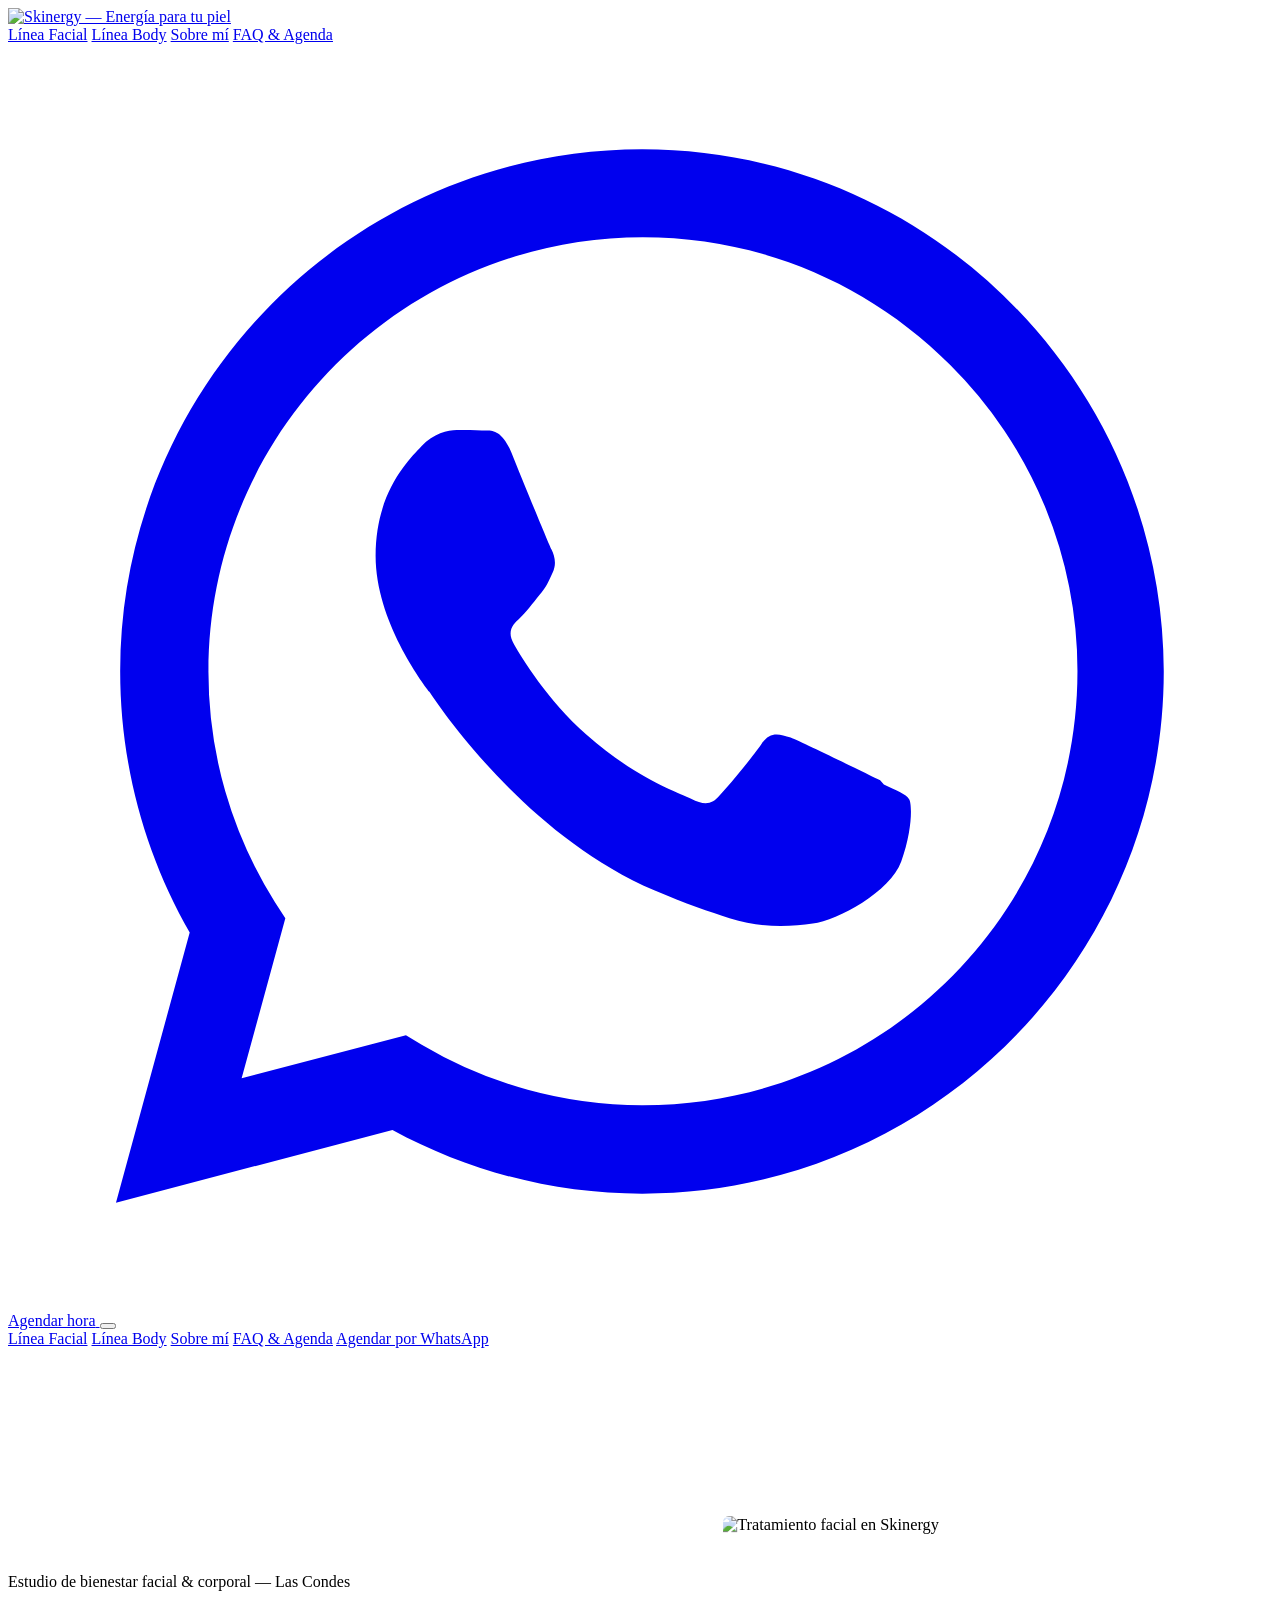
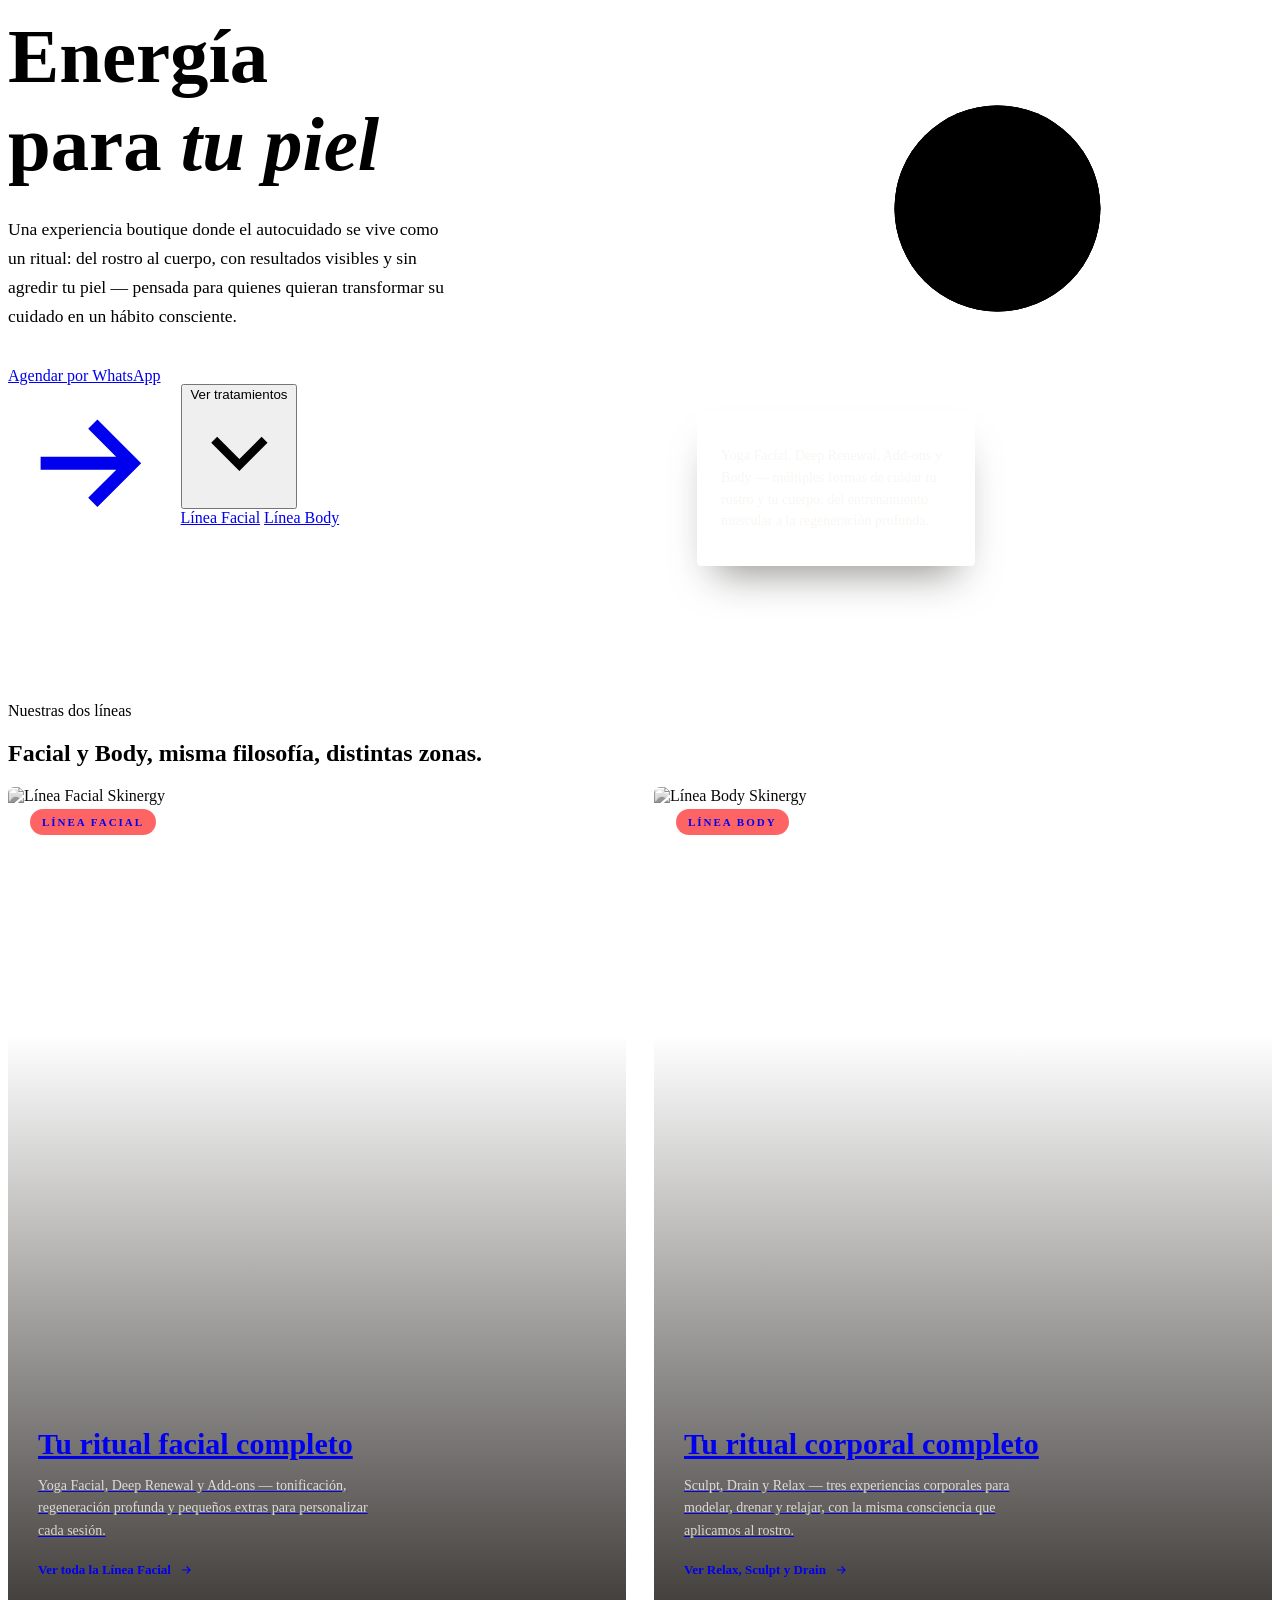
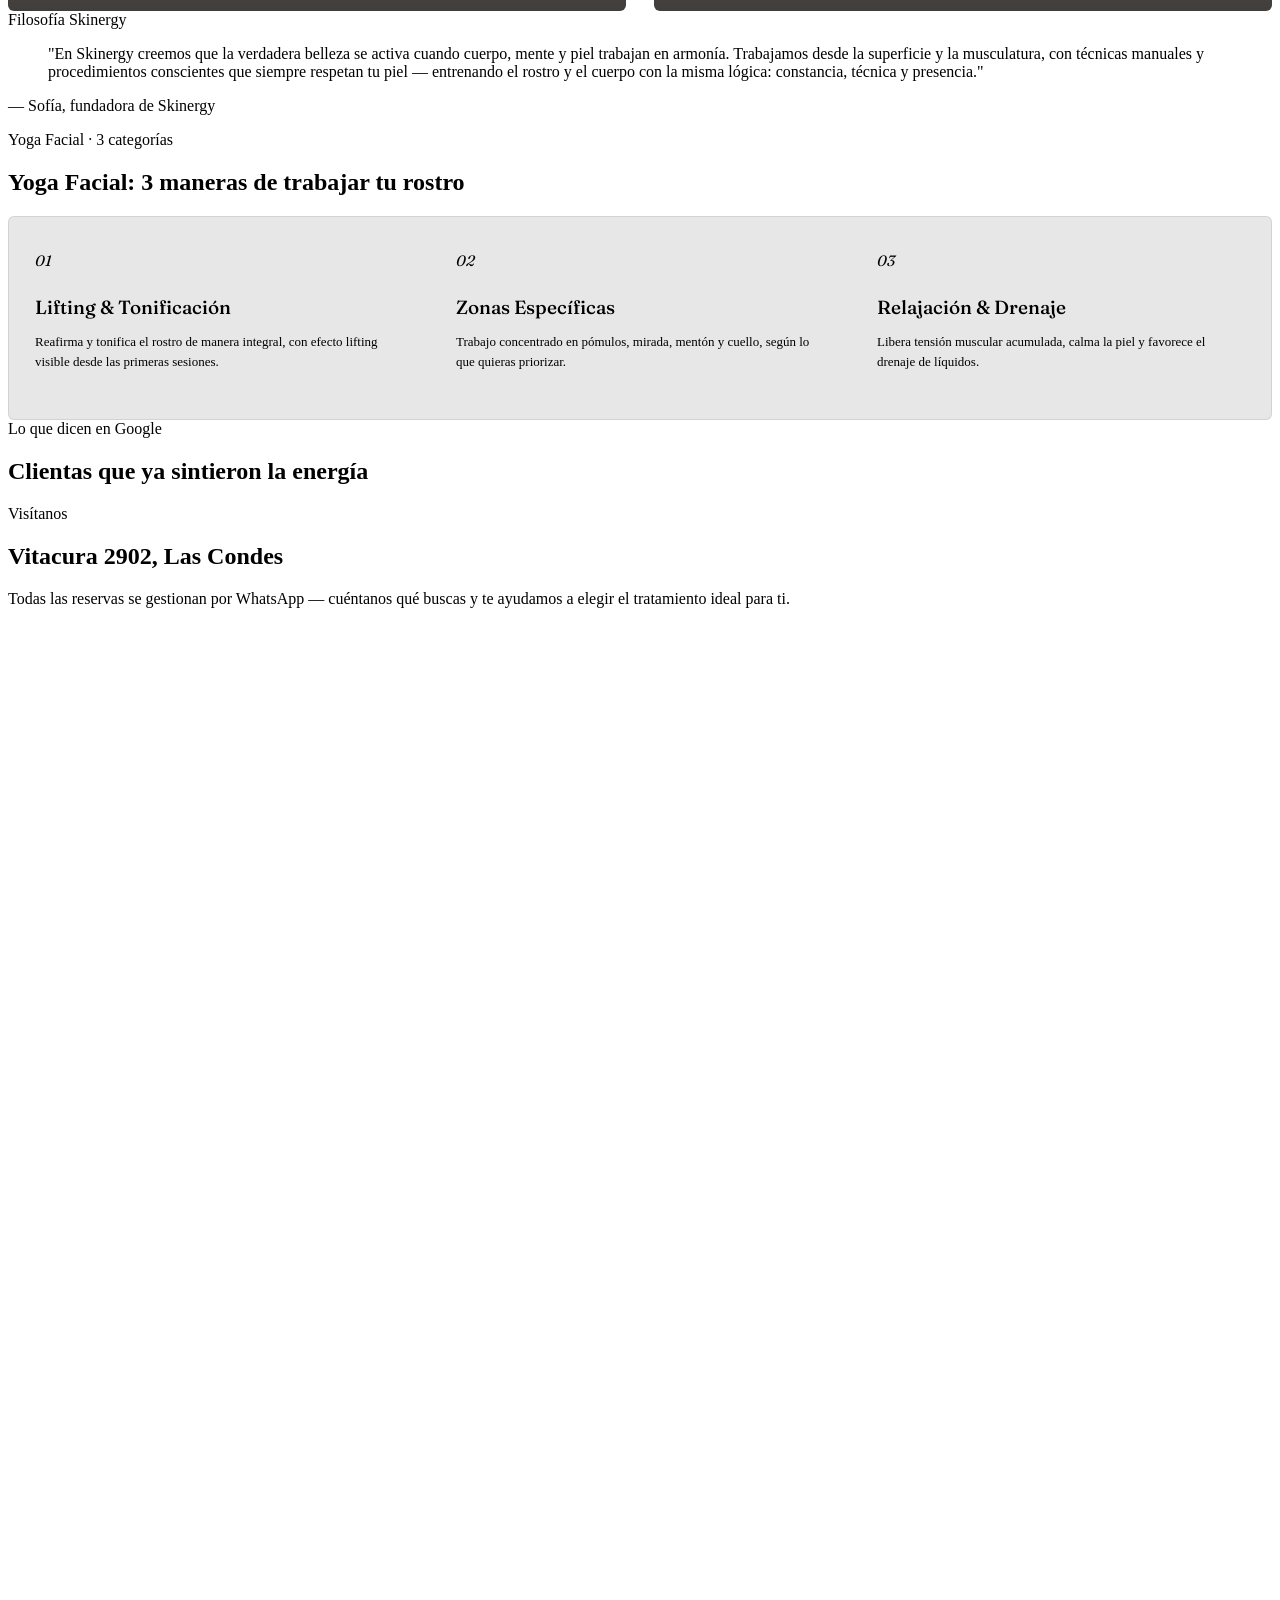
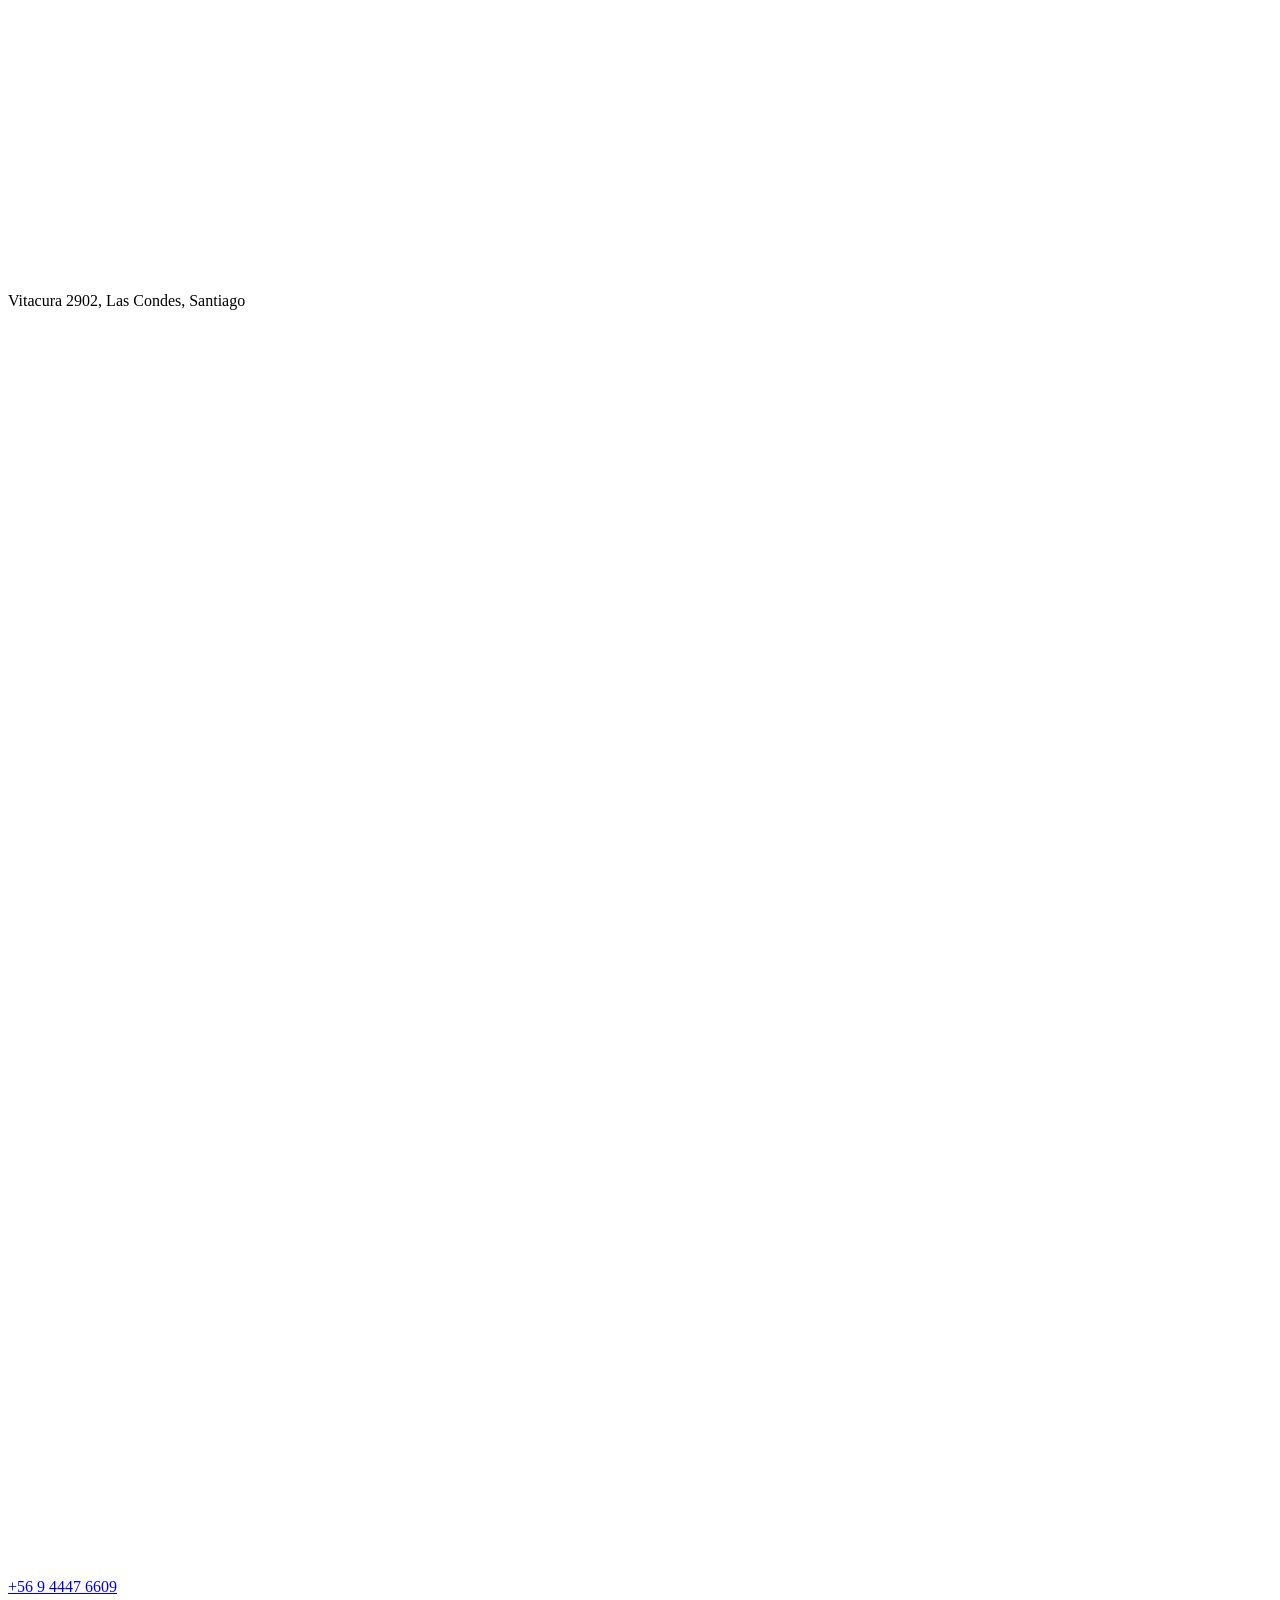
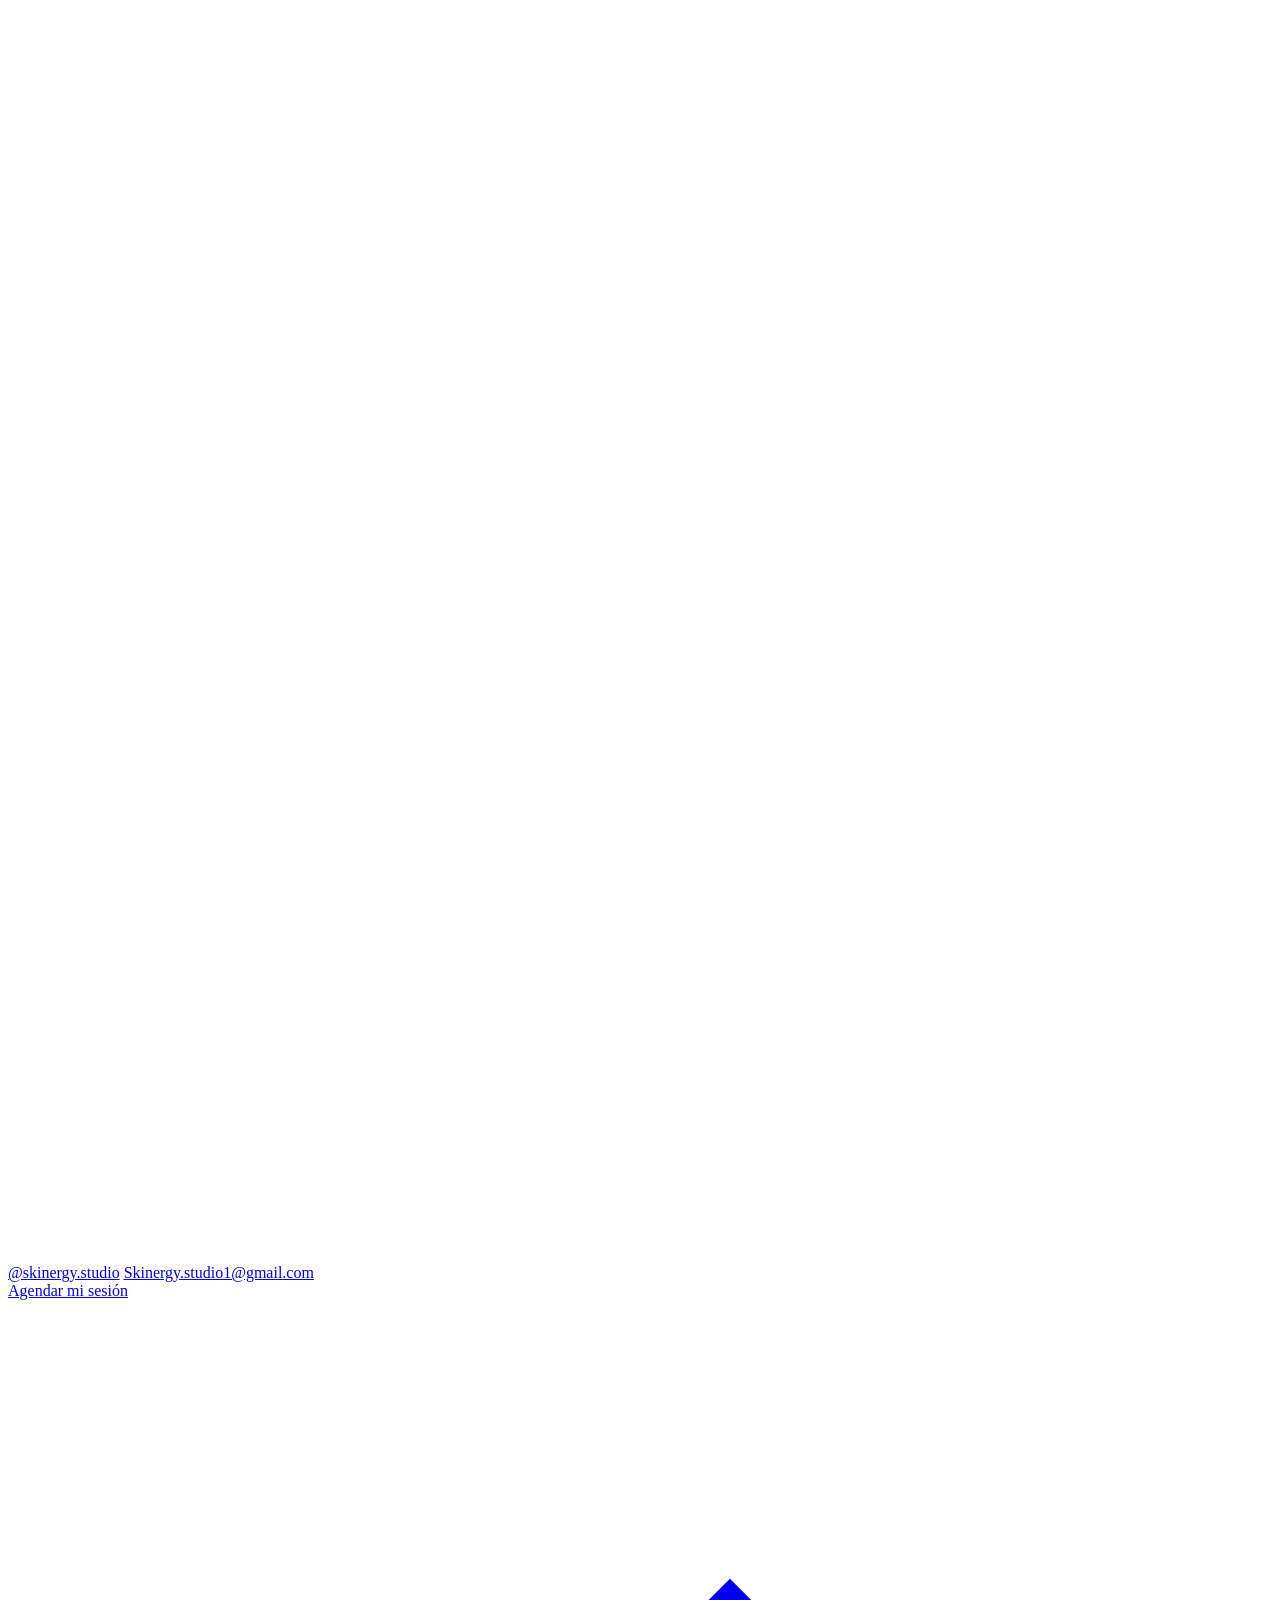
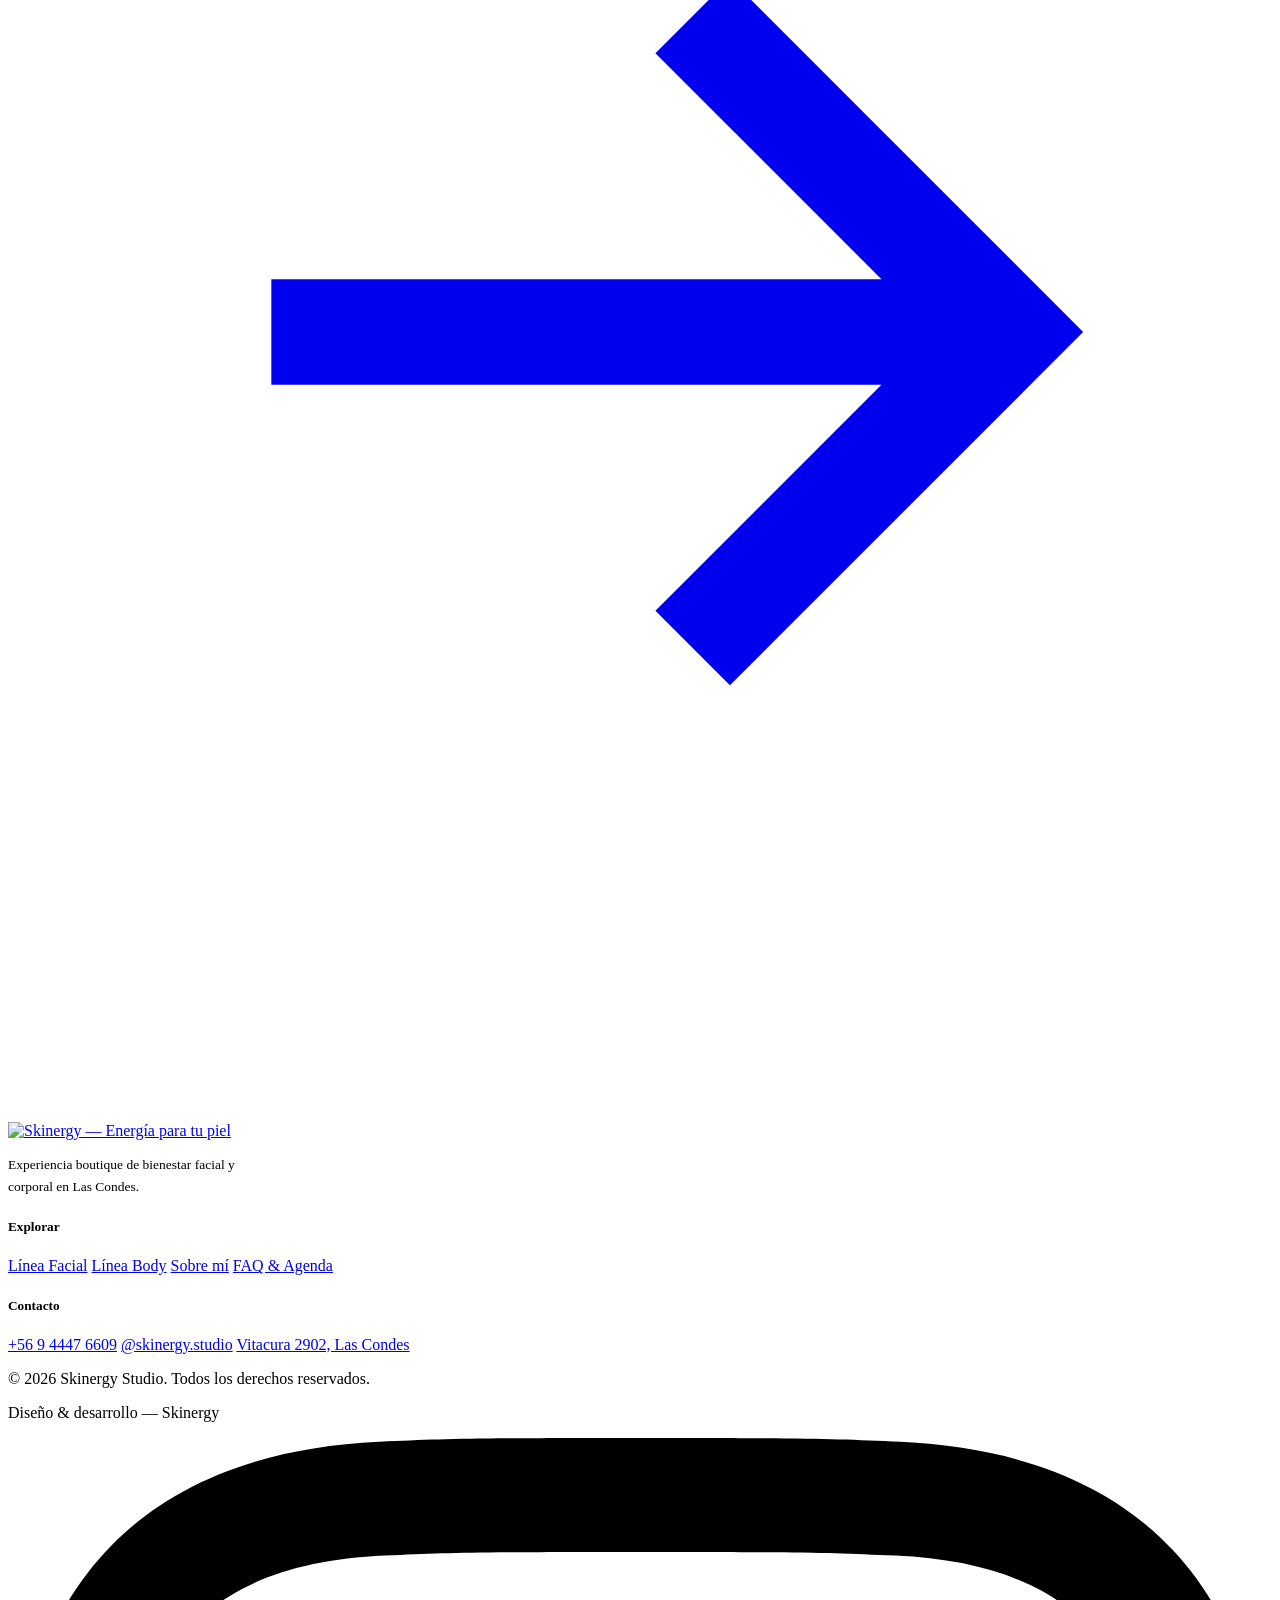
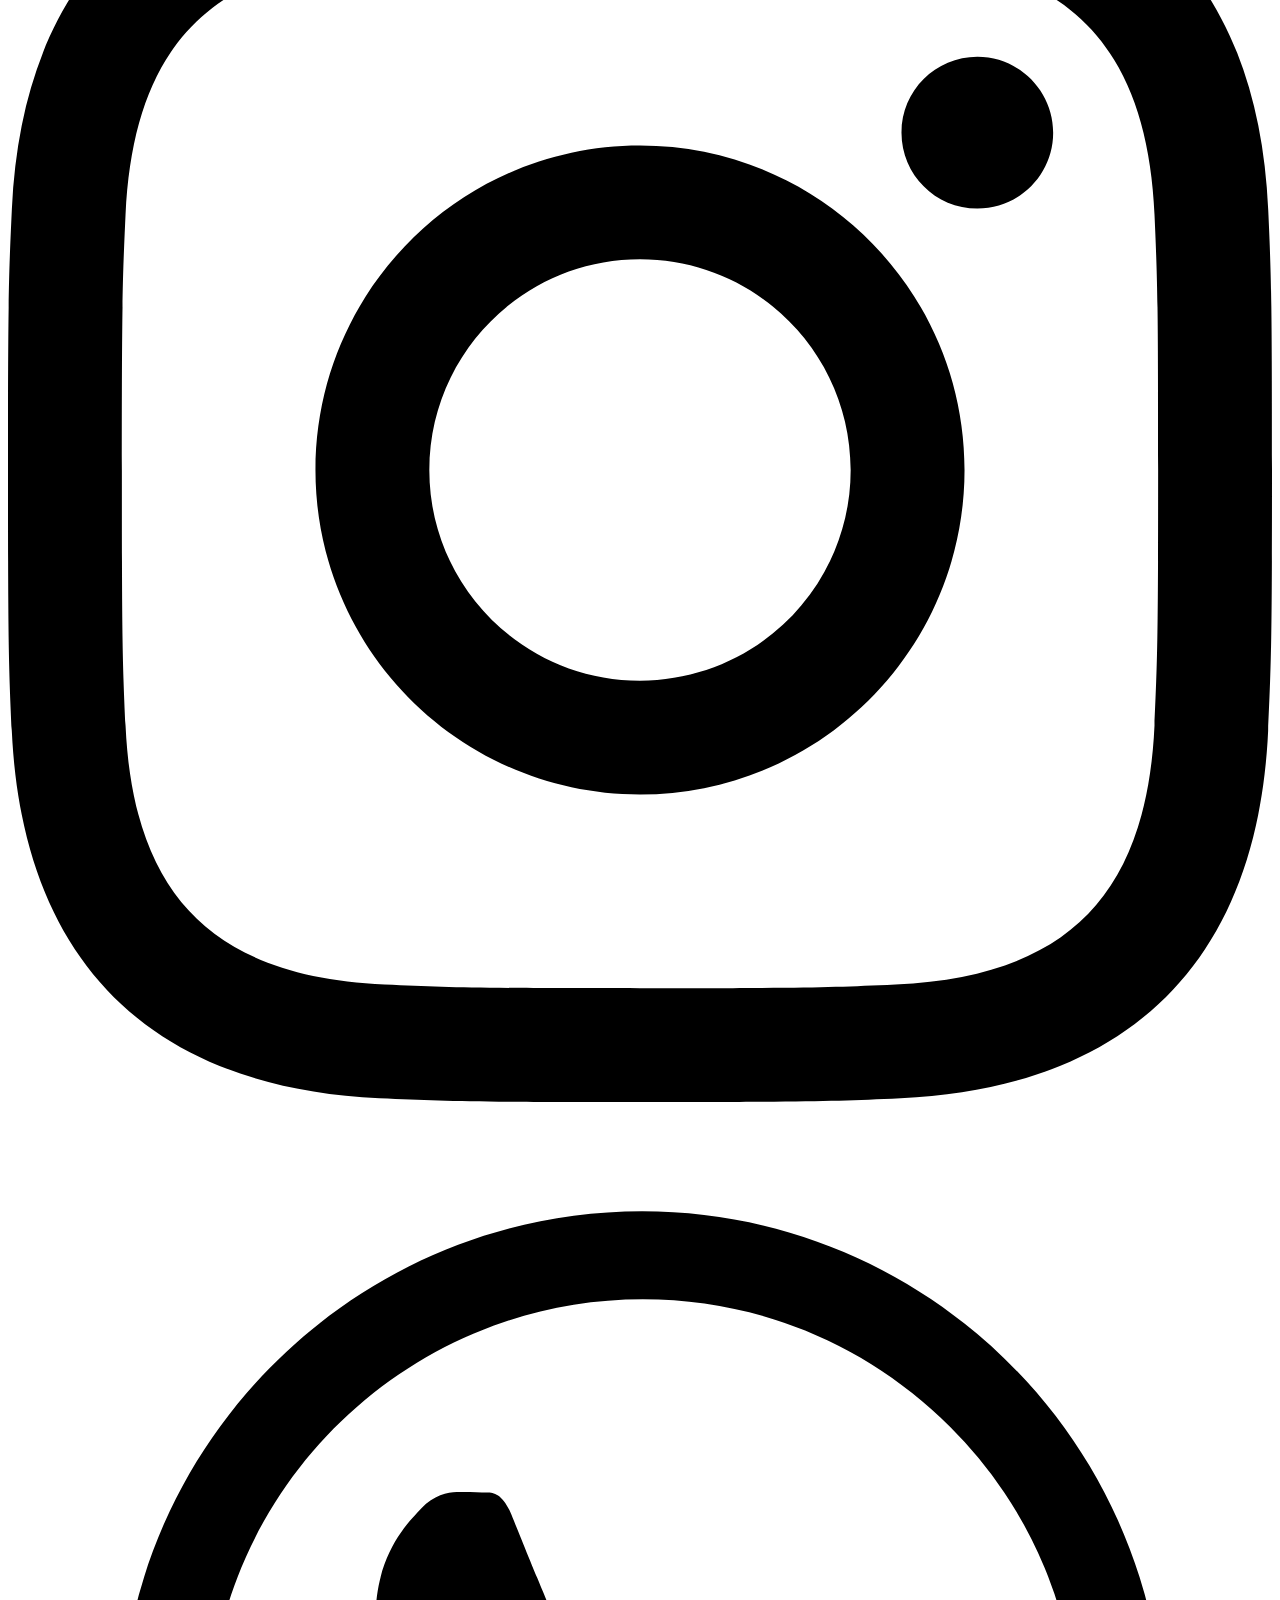
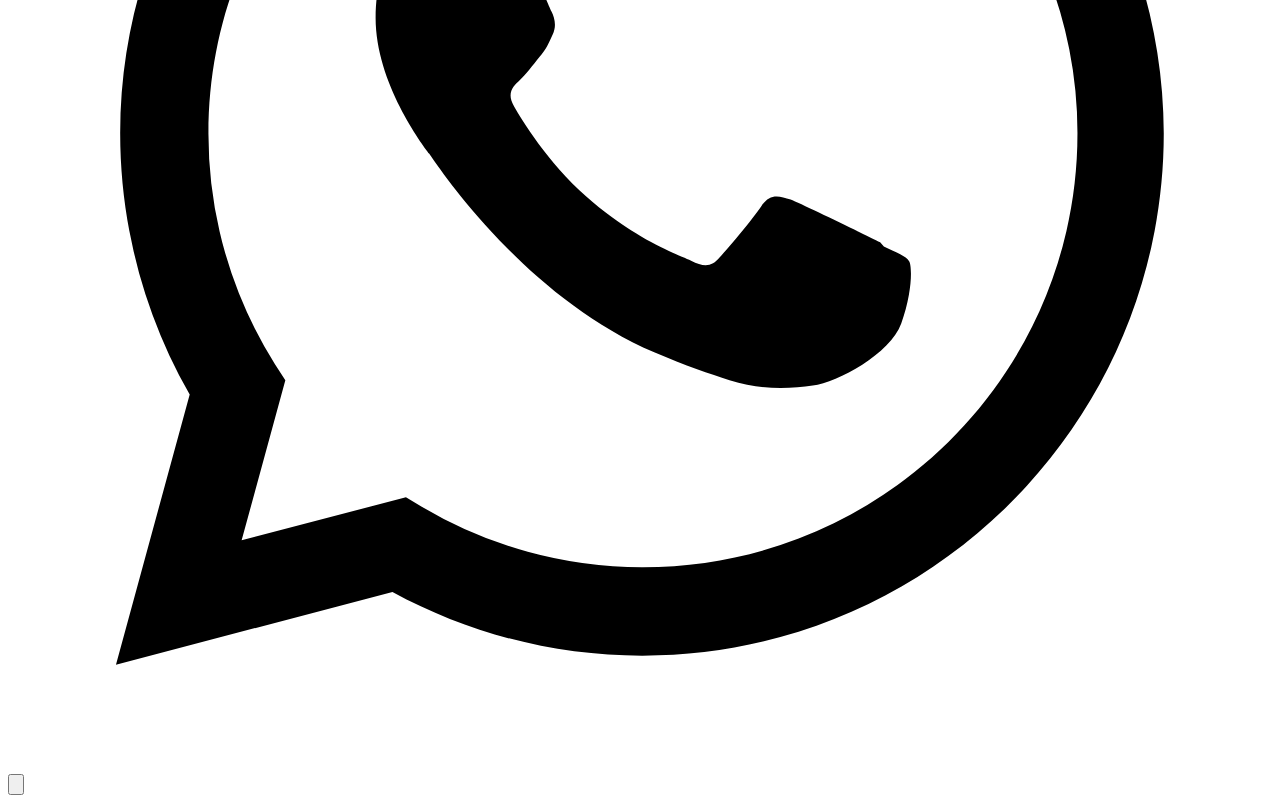
==== index.html @ 4f567366 "Add files via upload" ====
<!DOCTYPE html>
<html lang="es"><head>
<meta charset="UTF-8">
<meta name="viewport" content="width=device-width, initial-scale=1.0, maximum-scale=1">
<title>Skinergy — Energía para tu piel</title>
<meta name="description" content="Skinergy, estudio boutique de bienestar facial y corporal en Vitacura 2902, Las Condes. Yoga Facial, Deep Renewal y tratamientos Body.">
<link rel="preconnect" href="https://fonts.googleapis.com">
<link rel="preconnect" href="https://fonts.gstatic.com" crossorigin="">
<link href="https://fonts.googleapis.com/css2?family=Fraunces:ital,opsz,wght@0,9..144,300;0,9..144,400;0,9..144,500;0,9..144,600;1,9..144,400;1,9..144,500&family=Manrope:wght@300;400;500;600;700;800&display=swap" rel="stylesheet">
<link rel="icon" type="image/png" sizes="32x32" href="favicon-32.png">
<link rel="icon" type="image/png" sizes="16x16" href="favicon-16.png">
<link rel="apple-touch-icon" sizes="180x180" href="apple-touch-icon.png">
<link rel="stylesheet" href="styles.css">
<style>
  .hero{ padding:168px 0 100px; }
  .hero-grid{ display:grid; grid-template-columns:1.02fr 0.86fr; gap:64px; align-items:center; }
  .hero h1{ font-size:clamp(44px, 6vw, 78px); margin:22px 0 26px; }
  .hero p.lead{ font-size:17.5px; color:var(--ink-soft); max-width:440px; line-height:1.65; margin-bottom:36px; }
  .hero-ctas{ display:flex; gap:16px; flex-wrap:wrap; align-items:center; }
  .hero-visual{ position:relative; }
  .hero-photo-frame{ position:relative; aspect-ratio:4/5; border-radius:6px; overflow:hidden; }
  .hero-photo-frame img{ width:100%; height:100%; object-fit:cover; transform:scale(1.02); }
  .hero-badge{
    position:absolute; left:-26px; bottom:36px; background:var(--ink); color:var(--cream);
    padding:20px 24px; border-radius:4px; max-width:230px; box-shadow:0 24px 40px -18px rgba(31,27,24,.5); z-index:3;
  }
  .hero-badge p{ font-size:14px; line-height:1.55; color:rgba(248,244,241,.85); }
  @media(max-width:940px){
    .hero-grid{ grid-template-columns:1fr; gap:52px; }
    .hero{ padding:132px 0 70px; }
    .hero-visual{ order:-1; max-width:420px; margin:0 auto; }
    .hero-badge{
      position:static; left:auto; bottom:auto; margin-top:18px; max-width:none; width:100%;
      box-shadow:0 14px 28px -18px rgba(31,27,24,.35); text-align:center;
    }
  }
  @media(max-width:520px){
    .hero-visual{ max-width:320px; }
  }

  .lines{ display:grid; grid-template-columns:1fr 1fr; gap:28px; }
  @media(max-width:800px){ .lines{ grid-template-columns:1fr; } }
  .line-card{ position:relative; border-radius:6px; overflow:hidden; aspect-ratio:3/4; display:flex; flex-direction:column; justify-content:flex-end; isolation:isolate; }
  .line-card img{ position:absolute; inset:0; width:100%; height:100%; object-fit:cover; filter:grayscale(1) contrast(1.08); transition:filter 1s var(--ease), transform 1.2s var(--ease); z-index:-2; }
  .line-card::before{ content:""; position:absolute; inset:0; background:linear-gradient(180deg, rgba(31,27,24,0) 30%, rgba(31,27,24,.85) 100%); z-index:-1; }
  .line-card:hover img{ filter:grayscale(0) contrast(1.02) saturate(1.1); transform:scale(1.045); }
  .line-card .tag{ position:absolute; top:22px; left:22px; font-size:11px; font-weight:700; letter-spacing:.18em; text-transform:uppercase; color:var(--cream); background:rgba(255,87,87,.92); padding:7px 12px; border-radius:100px; }
  .line-card .body{ padding:30px; color:var(--cream); }
  .line-card h3{ font-size:30px; color:var(--white); margin-bottom:10px; }
  .line-card p{ font-size:14px; color:rgba(248,244,241,.82); line-height:1.6; max-width:340px; margin-bottom:18px; }
  .line-card .link{ display:inline-flex; align-items:center; gap:8px; font-size:13px; font-weight:700; color:var(--white); border-bottom:1px solid var(--coral); padding-bottom:3px; width:fit-content; }
  .line-card .link svg{ width:14px; height:14px; transition:transform .3s var(--ease); }
  .line-card:hover .link svg{ transform:translateX(4px); }

  .categories{ display:grid; grid-template-columns:repeat(3,1fr); gap:1px; background:rgba(31,27,24,.1); border:1px solid rgba(31,27,24,.1); border-radius:6px; overflow:hidden; }
  @media(max-width:900px){ .categories{ grid-template-columns:1fr; } }
  .cat{ background:var(--white); padding:34px 26px; transition:background .5s var(--ease), transform .5s var(--ease), box-shadow .5s var(--ease); }
  .cat:hover{ background:var(--cream-warm); transform:translateY(-6px); box-shadow:0 20px 32px -22px rgba(31,27,24,.3); }
  .cat .n{ font-family:'Fraunces',serif; font-style:italic; color:var(--coral); font-size:15px; margin-bottom:14px; display:block;}
  .cat h4{ font-family:'Fraunces',serif; font-weight:500; font-size:19px; margin-bottom:8px; }
  .cat p{ font-size:13px; color:var(--ink-soft); line-height:1.55; }

  .testi-grid{ display:grid; grid-template-columns:repeat(3,1fr); gap:22px; }
  @media(max-width:900px){ .testi-grid{ grid-template-columns:1fr; } }
  .testi{ background:var(--white); border:1px solid rgba(31,27,24,.08); border-radius:6px; padding:30px 28px; transition:transform .5s var(--ease), box-shadow .5s var(--ease), border-color .5s var(--ease); }
  .testi:hover{ transform:translateY(-6px); box-shadow:0 20px 32px -22px rgba(31,27,24,.28); border-color:var(--coral); }
  .stars{ display:flex; gap:4px; margin-bottom:18px; }
  .stars svg{ width:15px; height:15px; fill:var(--coral); }
  .testi p{ font-size:15px; line-height:1.65; color:var(--ink); margin-bottom:20px; }
  .testi .who{ display:flex; align-items:center; gap:10px; font-size:13px; font-weight:700; color:var(--ink-soft); }
  .testi .who::before{ content:""; width:6px; height:6px; border-radius:50%; background:var(--coral); }
</style>
</head>
<body>

<header id="siteHeader" class="">
  <div class="wrap nav-row">
    <a href="index.html" class="logo"><img src="logo-wordmark.png" alt="Skinergy — Energía para tu piel"></a>
    <nav class="links">
      <a href="facial.html">Línea Facial</a>
      <a href="body.html">Línea Body</a>
      <a href="about.html">Sobre mí</a>
      <a href="faq.html">FAQ &amp; Agenda</a>
    </nav>
    <div class="nav-cta">
      <a class="btn" href="https://wa.me/56944476609?text=Hola%2C%20quiero%20agendar%20una%20sesi%C3%B3n%20en%20Skinergy" target="_blank" rel="noopener">
        <svg viewBox="0 0 24 24" fill="currentColor"><path d="M12.04 2C6.58 2 2.13 6.45 2.13 11.91c0 1.75.46 3.46 1.32 4.96L2.05 22l5.25-1.38c1.45.79 3.08 1.21 4.74 1.21h.005c5.46 0 9.9-4.45 9.9-9.92C21.93 6.45 17.5 2 12.04 2Zm0 18.15h-.004a8.2 8.2 0 0 1-4.18-1.15l-.3-.18-3.12.82.83-3.04-.2-.31a8.19 8.19 0 0 1-1.26-4.38c0-4.54 3.7-8.24 8.25-8.24 2.2 0 4.27.86 5.83 2.42a8.19 8.19 0 0 1 2.42 5.83c0 4.55-3.7 8.23-8.25 8.23Zm4.52-6.17c-.25-.12-1.47-.72-1.7-.81-.23-.08-.4-.12-.56.13-.17.25-.64.81-.79.97-.14.17-.29.19-.54.06-.25-.12-1.04-.38-1.99-1.22-.73-.65-1.23-1.46-1.37-1.71-.15-.25-.02-.38.11-.5.11-.11.25-.29.37-.44.13-.14.17-.25.25-.42.08-.17.04-.31-.02-.44-.06-.12-.56-1.34-.76-1.84-.2-.48-.41-.42-.56-.42-.14-.01-.31-.01-.48-.01-.17 0-.44.06-.67.31-.23.25-.87.85-.87 2.08 0 1.23.89 2.41 1.02 2.58.12.17 1.76 2.69 4.27 3.77.6.26 1.06.41 1.43.53.6.19 1.15.16 1.58.1.48-.07 1.47-.6 1.68-1.18.21-.58.21-1.08.15-1.18-.06-.1-.23-.16-.48-.28Z"></path></svg>
        <span class="long">Agendar hora</span>
      </a>
      <button class="burger" id="burgerBtn" aria-label="Abrir menú" aria-expanded="false">
        <span></span><span></span><span></span>
      </button>
    </div>
  </div>
  <div class="mobile-menu" id="mobileMenu">
    <div class="mobile-menu-inner">
      <a href="facial.html">Línea Facial</a>
      <a href="body.html">Línea Body</a>
      <a href="about.html">Sobre mí</a>
      <a href="faq.html">FAQ &amp; Agenda</a>
      <a class="btn" href="https://wa.me/56944476609?text=Hola%2C%20quiero%20agendar%20una%20sesi%C3%B3n%20en%20Skinergy" target="_blank" rel="noopener">Agendar por WhatsApp</a>
    </div>
  </div>
</header>

<main id="home">

  <section class="hero">
    <div class="wrap hero-grid">
      <div>
        <span class="load-reveal eyebrow in">Estudio de bienestar facial &amp; corporal — Las Condes</span>
        <h1 class="load-reveal in">Energía<br>para <em>tu piel</em></h1>
        <p class="load-reveal lead in">Una experiencia boutique donde el autocuidado se vive como un ritual: del rostro al cuerpo, con resultados visibles y sin agredir tu piel — pensada para quienes quieran transformar su cuidado en un hábito consciente.</p>
        <div class="load-reveal hero-ctas in">
          <a class="btn" href="https://wa.me/56944476609?text=Hola%2C%20quiero%20agendar%20una%20sesi%C3%B3n%20en%20Skinergy" target="_blank" rel="noopener">
            Agendar por WhatsApp
            <svg viewBox="0 0 24 24" fill="none" stroke="currentColor" stroke-width="2"><path d="M5 12h14M13 6l6 6-6 6"></path></svg>
          </a>
          <div class="treat-dropdown">
            <button class="btn ghost" id="treatToggle" aria-expanded="false" aria-haspopup="true">
              Ver tratamientos
              <svg viewBox="0 0 24 24" fill="none" stroke="currentColor" stroke-width="2"><path d="M6 9l6 6 6-6"></path></svg>
            </button>
            <div class="treat-dropdown-menu" id="treatMenu">
              <a href="facial.html">Línea Facial</a>
              <a href="body.html">Línea Body</a>
            </div>
          </div>
        </div>
      </div>

      <div class="hero-visual load-reveal in">
        <div class="hero-photo-frame">
          <img src="hero-gua-sha.jpg" alt="Tratamiento facial en Skinergy" loading="lazy" class="img-loaded">
          <svg class="breath-ring" viewBox="-160 -160 320 320" preserveAspectRatio="xMidYMid meet">
            <circle cx="0" cy="0" r="60"></circle>
            <circle cx="0" cy="0" r="60"></circle>
            <circle cx="0" cy="0" r="60"></circle>
          </svg>
        </div>
        <div class="hero-badge">
          <p>Yoga Facial, Deep Renewal, Add-ons y Body — múltiples formas de cuidar tu rostro y tu cuerpo, del entrenamiento muscular a la regeneración profunda.</p>
        </div>
      </div>
    </div>
  </section>

  <section id="lineas">
    <div class="wrap">
      <div class="section-head reveal in">
        <span class="eyebrow">Nuestras dos líneas</span>
        <h2>Facial y Body, misma filosofía, distintas zonas.</h2>
      </div>
      <div class="lines">
        <a class="line-card reveal reveal-rand in" href="facial.html" aria-label="Explorar Línea Facial" style="--rot: 2.87deg;">
          <img src="cheeks-up.jpg" alt="Línea Facial Skinergy" loading="lazy" class="img-loaded">
          <span class="tag">Línea Facial</span>
          <div class="body">
            <h3>Tu ritual facial completo</h3>
            <p>Yoga Facial, Deep Renewal y Add-ons — tonificación, regeneración profunda y pequeños extras para personalizar cada sesión.</p>
            <span class="link">Ver toda la Línea Facial
              <svg viewBox="0 0 24 24" fill="none" stroke="currentColor" stroke-width="2"><path d="M5 12h14M13 6l6 6-6 6"></path></svg>
            </span>
          </div>
        </a>
        <a class="line-card reveal reveal-rand in" href="body.html" aria-label="Explorar Línea Body" style="--rot: 2.51deg;">
          <img src="body-sculpt.jpg" alt="Línea Body Skinergy" loading="lazy" class="img-loaded">
          <span class="tag">Línea Body</span>
          <div class="body">
            <h3>Tu ritual corporal completo</h3>
            <p>Sculpt, Drain y Relax — tres experiencias corporales para modelar, drenar y relajar, con la misma consciencia que aplicamos al rostro.</p>
            <span class="link">Ver Relax, Sculpt y Drain
              <svg viewBox="0 0 24 24" fill="none" stroke="currentColor" stroke-width="2"><path d="M5 12h14M13 6l6 6-6 6"></path></svg>
            </span>
          </div>
        </a>
      </div>
    </div>
  </section>

  <section class="quote-section">
    <div class="wrap quote-wrap">
      <span class="eyebrow">Filosofía Skinergy</span>
      <blockquote class="reveal in">"En Skinergy creemos que la verdadera belleza se activa cuando cuerpo, mente y piel trabajan en armonía. Trabajamos desde la superficie y la musculatura, con técnicas manuales y procedimientos conscientes que siempre respetan tu piel — entrenando el rostro y el cuerpo con la misma lógica: constancia, técnica y presencia."</blockquote>
      <p class="attribution">— Sofía, fundadora de Skinergy</p>
    </div>
  </section>

  <section>
    <div class="wrap">
      <div class="section-head reveal in">
        <span class="eyebrow">Yoga Facial · 3 categorías</span>
        <h2>Yoga Facial: 3 maneras de trabajar tu rostro</h2>
      </div>
      <div class="categories">
        <div class="cat reveal reveal-seq in" data-seq-delay="0"><span class="n">01</span><h4>Lifting &amp; Tonificación</h4><p>Reafirma y tonifica el rostro de manera integral, con efecto lifting visible desde las primeras sesiones.</p></div>
        <div class="cat reveal reveal-seq in" data-seq-delay="130"><span class="n">02</span><h4>Zonas Específicas</h4><p>Trabajo concentrado en pómulos, mirada, mentón y cuello, según lo que quieras priorizar.</p></div>
        <div class="cat reveal reveal-seq in" data-seq-delay="260"><span class="n">03</span><h4>Relajación &amp; Drenaje</h4><p>Libera tensión muscular acumulada, calma la piel y favorece el drenaje de líquidos.</p></div>
      </div>
    </div>
  </section>

  <section style="background:var(--cream-warm);">
    <div class="wrap">
      <div class="section-head reveal in">
        <span class="eyebrow">Lo que dicen en Google</span>
        <h2>Clientas que ya sintieron la energía</h2>
      </div>
      <!-- Elfsight Google Reviews | Skinergy -->
      <script src="https://elfsightcdn.com/platform.js" async></script>
      <div class="elfsight-app-10ce0b70-ac7c-4a63-a1a3-6ba21adb38d9" data-elfsight-app-lazy=""></div>
    </div>
  </section>

  <section class="contact-band">
    <div class="wrap contact-grid">
      <div>
        <span class="reveal eyebrow on-dark in">Visítanos</span>
        <h2 class="reveal in">Vitacura 2902, Las Condes</h2>
        <p class="reveal lead in">Todas las reservas se gestionan por WhatsApp — cuéntanos qué buscas y te ayudamos a elegir el tratamiento ideal para ti.</p>
        <div class="info-list reveal">
          <div class="info-row">
            <span class="ico"><svg viewBox="0 0 24 24" fill="none" stroke-linecap="round" stroke-linejoin="round"><path d="M20 10c0 6-8 12-8 12s-8-6-8-12a8 8 0 0 1 16 0Z"></path><circle cx="12" cy="10" r="3"></circle></svg></span>
            <span>Vitacura 2902, Las Condes, Santiago</span>
          </div>
          <div class="info-row">
            <span class="ico"><svg viewBox="0 0 24 24" fill="none" stroke-linecap="round" stroke-linejoin="round"><path d="M22 16.92v3a2 2 0 0 1-2.18 2 19.79 19.79 0 0 1-8.63-3.07 19.5 19.5 0 0 1-6-6 19.79 19.79 0 0 1-3.07-8.67A2 2 0 0 1 4.11 2h3a2 2 0 0 1 2 1.72c.127.96.361 1.903.7 2.81a2 2 0 0 1-.45 2.11L8.09 9.91a16 16 0 0 0 6 6l1.27-1.27a2 2 0 0 1 2.11-.45c.907.339 1.85.573 2.81.7A2 2 0 0 1 22 16.92Z"></path></svg></span>
            <a href="https://wa.me/56944476609" target="_blank" rel="noopener">+56 9 4447 6609</a>
          </div>
          <div class="info-row">
            <span class="ico"><svg viewBox="0 0 24 24" fill="none" stroke-linecap="round" stroke-linejoin="round"><rect x="2" y="2" width="20" height="20" rx="5"></rect><circle cx="12" cy="12" r="4"></circle><circle cx="17.5" cy="6.5" r="1"></circle></svg></span>
            <a href="https://www.instagram.com/skinergy.studio/" target="_blank" rel="noopener">@skinergy.studio</a>
          <a href="mailto:Skinergy.studio1@gmail.com">Skinergy.studio1@gmail.com</a>
          </div>
        </div>
        <a class="btn reveal" href="https://wa.me/56944476609?text=Hola%2C%20quiero%20agendar%20una%20sesi%C3%B3n%20en%20Skinergy" target="_blank" rel="noopener">
          Agendar mi sesión
          <svg viewBox="0 0 24 24" fill="none" stroke="currentColor" stroke-width="2"><path d="M5 12h14M13 6l6 6-6 6"></path></svg>
        </a>
      </div>
      <div class="map-frame reveal in">
        <iframe src="https://www.google.com/maps?q=Skinergy+-+Energ%C3%ADa+para+tu+piel&ll=-33.4123653,-70.6027542&z=17&output=embed" width="100%" height="100%" style="border:0;" loading="lazy" referrerpolicy="no-referrer-when-downgrade" title="Estudio Skinergy — Av. Vitacura 2902, Las Condes"></iframe>
      </div>
    </div>
  </section>

</main>

<footer>
  <div class="wrap">
    <div class="footer-top">
      <div>
        <a href="index.html" class="logo"><img src="logo-wordmark.png" alt="Skinergy — Energía para tu piel"></a>
        <p style="margin-top:14px; max-width:240px; font-size:13.5px; color:var(--ink-soft); line-height:1.6;">Experiencia boutique de bienestar facial y corporal en Las Condes.</p>
      </div>
      <div class="footer-cols">
        <div class="footer-col">
          <h5>Explorar</h5>
          <a href="facial.html">Línea Facial</a>
          <a href="body.html">Línea Body</a>
          <a href="about.html">Sobre mí</a>
          <a href="faq.html">FAQ &amp; Agenda</a>
        </div>
        <div class="footer-col">
          <h5>Contacto</h5>
          <a href="https://wa.me/56944476609" target="_blank" rel="noopener">+56 9 4447 6609</a>
          <a href="https://www.instagram.com/skinergy.studio/" target="_blank" rel="noopener">@skinergy.studio</a>
          <a href="faq.html#ubicacion">Vitacura 2902, Las Condes</a>
        </div>
      </div>
    </div>
    <div class="footer-bottom">
      <p>© 2026 Skinergy Studio. Todos los derechos reservados.</p>
      <p>Diseño &amp; desarrollo — Skinergy</p>
    </div>
  </div>
</footer>

<div class="fab-group" id="fabGroup">
  <div class="fab-options">
    <a class="fab-item" href="https://www.instagram.com/skinergy.studio/" target="_blank" rel="noopener" aria-label="Instagram">
      <svg viewBox="0 0 24 24"><path d="M12 2.163c3.204 0 3.584.012 4.85.07 3.252.148 4.771 1.691 4.919 4.919.058 1.265.069 1.645.069 4.849 0 3.205-.012 3.584-.069 4.849-.149 3.225-1.664 4.771-4.919 4.919-1.266.058-1.644.07-4.85.07-3.204 0-3.584-.012-4.849-.07-3.26-.149-4.771-1.699-4.919-4.92-.058-1.265-.07-1.644-.07-4.849 0-3.204.013-3.583.07-4.849.149-3.227 1.664-4.771 4.919-4.919 1.266-.057 1.645-.069 4.849-.069zm0-2.163c-3.259 0-3.667.014-4.947.072-4.358.2-6.78 2.618-6.98 6.98-.059 1.281-.073 1.689-.073 4.948 0 3.259.014 3.668.072 4.948.2 4.358 2.618 6.78 6.98 6.98 1.281.058 1.689.072 4.948.072 3.259 0 3.668-.014 4.948-.072 4.354-.2 6.782-2.618 6.979-6.98.059-1.28.073-1.689.073-4.948 0-3.259-.014-3.667-.072-4.947-.196-4.354-2.617-6.78-6.979-6.98-1.281-.059-1.69-.073-4.949-.073zm0 5.838c-3.403 0-6.162 2.759-6.162 6.162s2.759 6.163 6.162 6.163 6.162-2.759 6.162-6.163c0-3.403-2.759-6.162-6.162-6.162zm0 10.162c-2.209 0-4-1.79-4-4 0-2.209 1.791-4 4-4s4 1.791 4 4c0 2.21-1.791 4-4 4zm6.406-11.845c-.796 0-1.441.645-1.441 1.44s.645 1.44 1.441 1.44c.795 0 1.439-.645 1.439-1.44s-.644-1.44-1.439-1.44z"></path></svg>
    </a>
    <a class="fab-item" href="https://wa.me/56944476609?text=Hola%2C%20quiero%20agendar%20una%20sesi%C3%B3n%20en%20Skinergy" target="_blank" rel="noopener" aria-label="WhatsApp">
      <svg viewBox="0 0 24 24"><path d="M12.04 2C6.58 2 2.13 6.45 2.13 11.91c0 1.75.46 3.46 1.32 4.96L2.05 22l5.25-1.38c1.45.79 3.08 1.21 4.74 1.21h.005c5.46 0 9.9-4.45 9.9-9.92C21.93 6.45 17.5 2 12.04 2Zm0 18.15h-.004a8.2 8.2 0 0 1-4.18-1.15l-.3-.18-3.12.82.83-3.04-.2-.31a8.19 8.19 0 0 1-1.26-4.38c0-4.54 3.7-8.24 8.25-8.24 2.2 0 4.27.86 5.83 2.42a8.19 8.19 0 0 1 2.42 5.83c0 4.55-3.7 8.23-8.25 8.23Zm4.52-6.17c-.25-.12-1.47-.72-1.7-.81-.23-.08-.4-.12-.56.13-.17.25-.64.81-.79.97-.14.17-.29.19-.54.06-.25-.12-1.04-.38-1.99-1.22-.73-.65-1.23-1.46-1.37-1.71-.15-.25-.02-.38.11-.5.11-.11.25-.29.37-.44.13-.14.17-.25.25-.42.08-.17.04-.31-.02-.44-.06-.12-.56-1.34-.76-1.84-.2-.48-.41-.42-.56-.42-.14-.01-.31-.01-.48-.01-.17 0-.44.06-.67.31-.23.25-.87.85-.87 2.08 0 1.23.89 2.41 1.02 2.58.12.17 1.76 2.69 4.27 3.77.6.26 1.06.41 1.43.53.6.19 1.15.16 1.58.1.48-.07 1.47-.6 1.68-1.18.21-.58.21-1.08.15-1.18-.06-.1-.23-.16-.48-.28Z"></path></svg>
    </a>
  </div>
  <button class="fab-toggle" id="fabToggle" aria-label="Mostrar contacto" aria-expanded="false">
    <span class="pulse"></span>
    <svg viewBox="0 0 24 24" fill="none" stroke="currentColor" stroke-width="2"><path d="M6 15l6-6 6 6"></path></svg>
  </button>
</div>

<script src="script.js"></script>

</body></html>
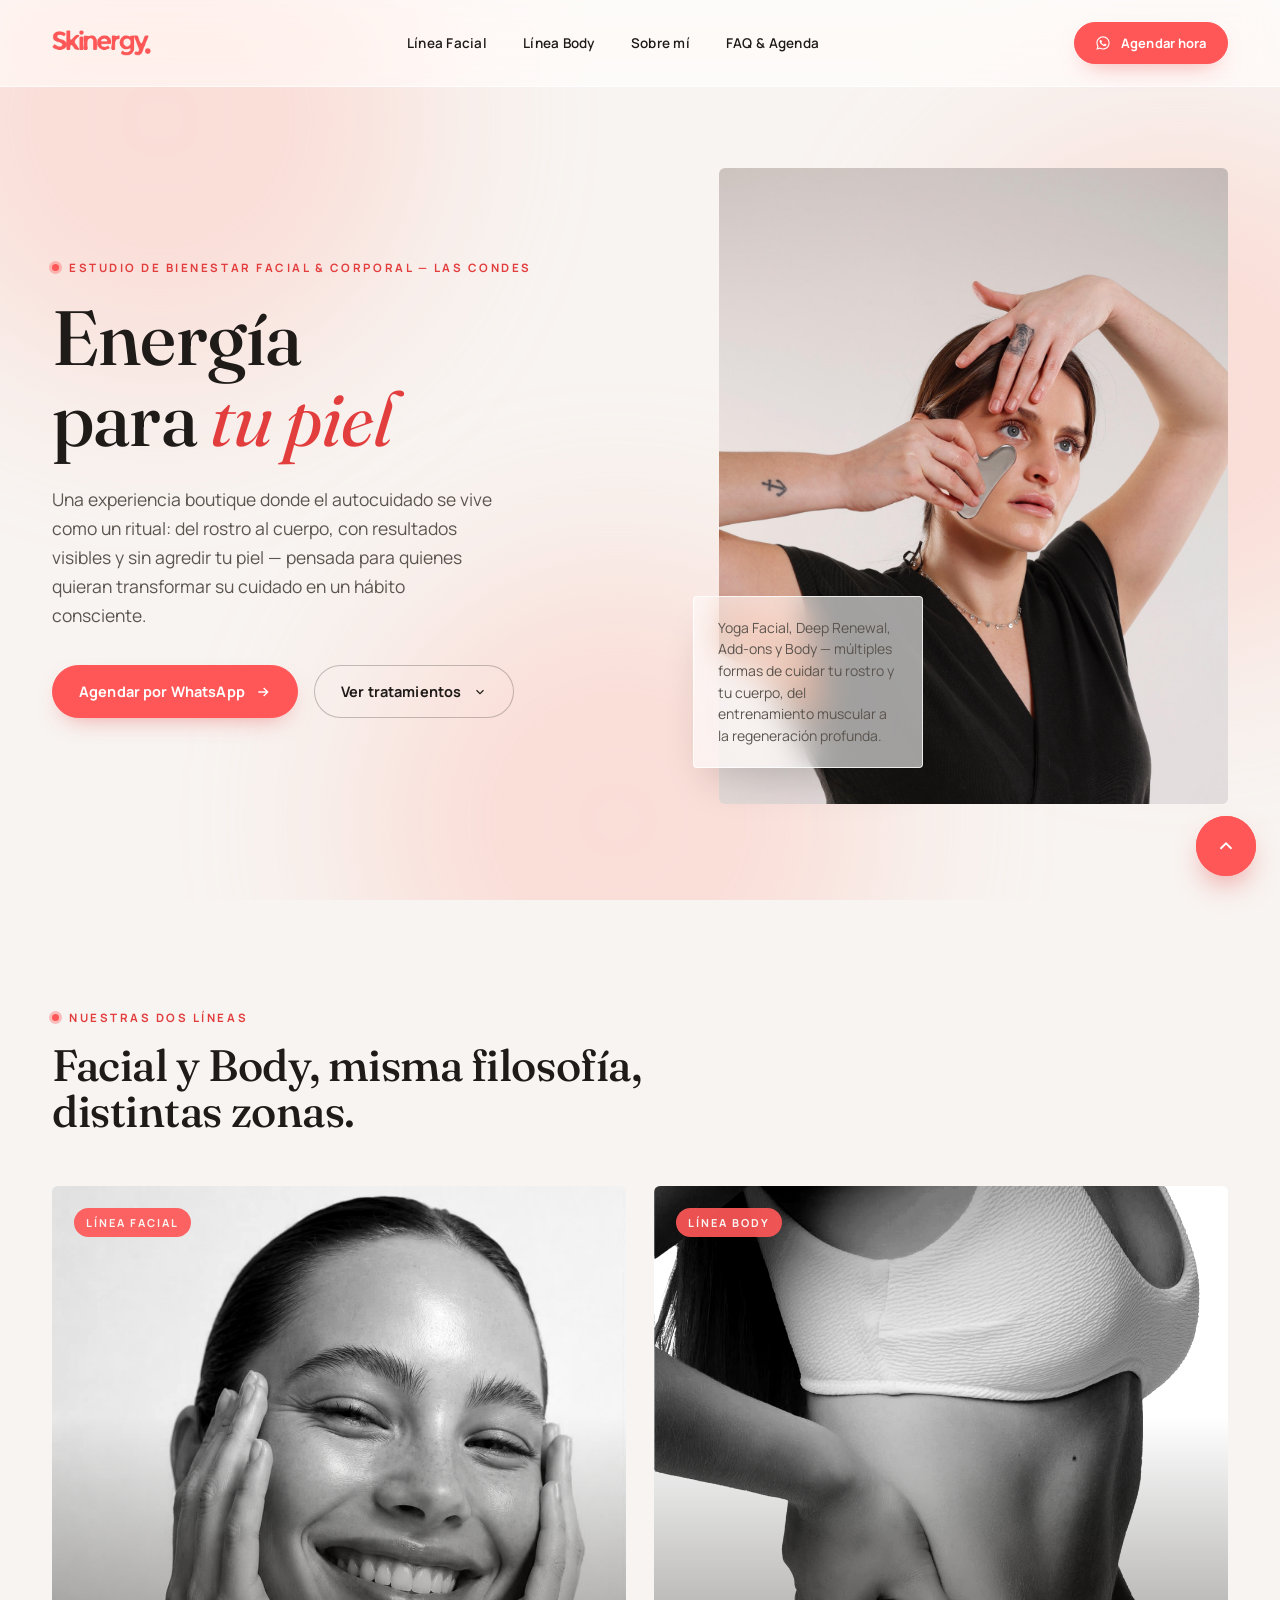
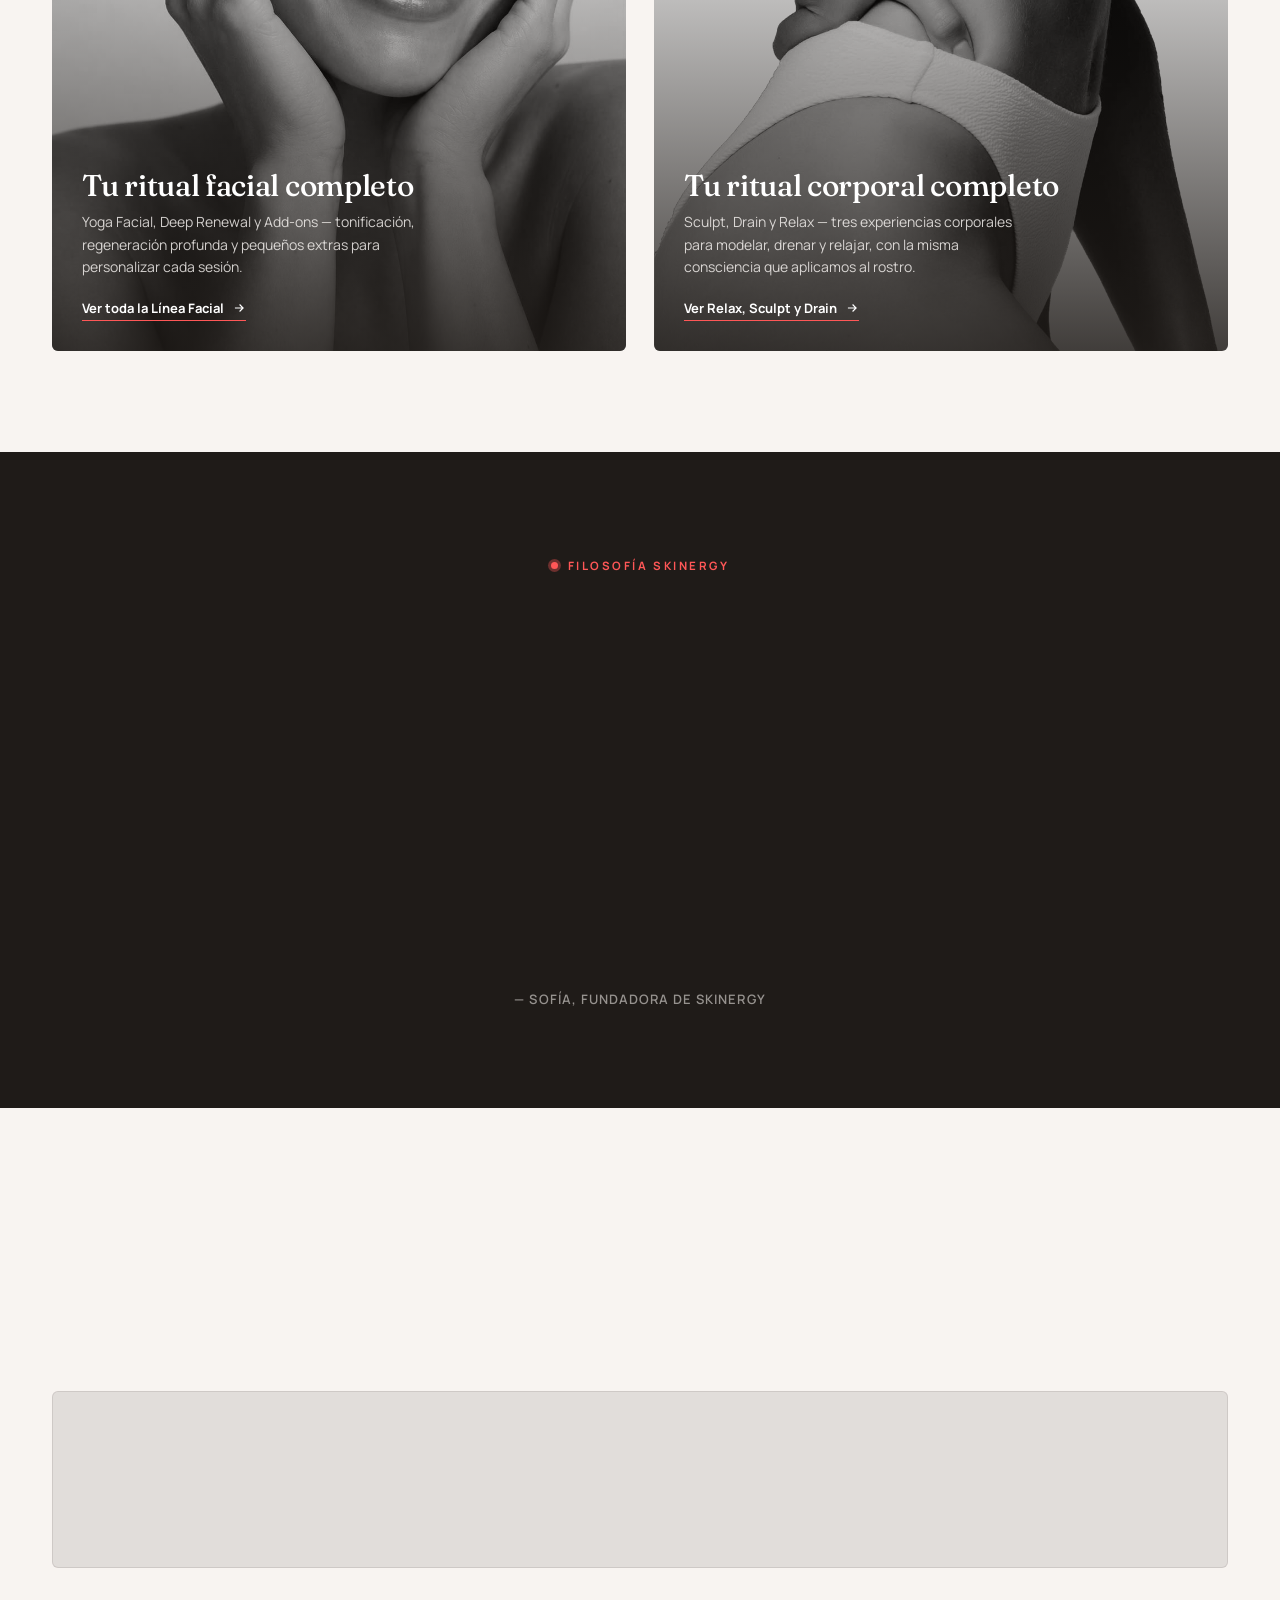
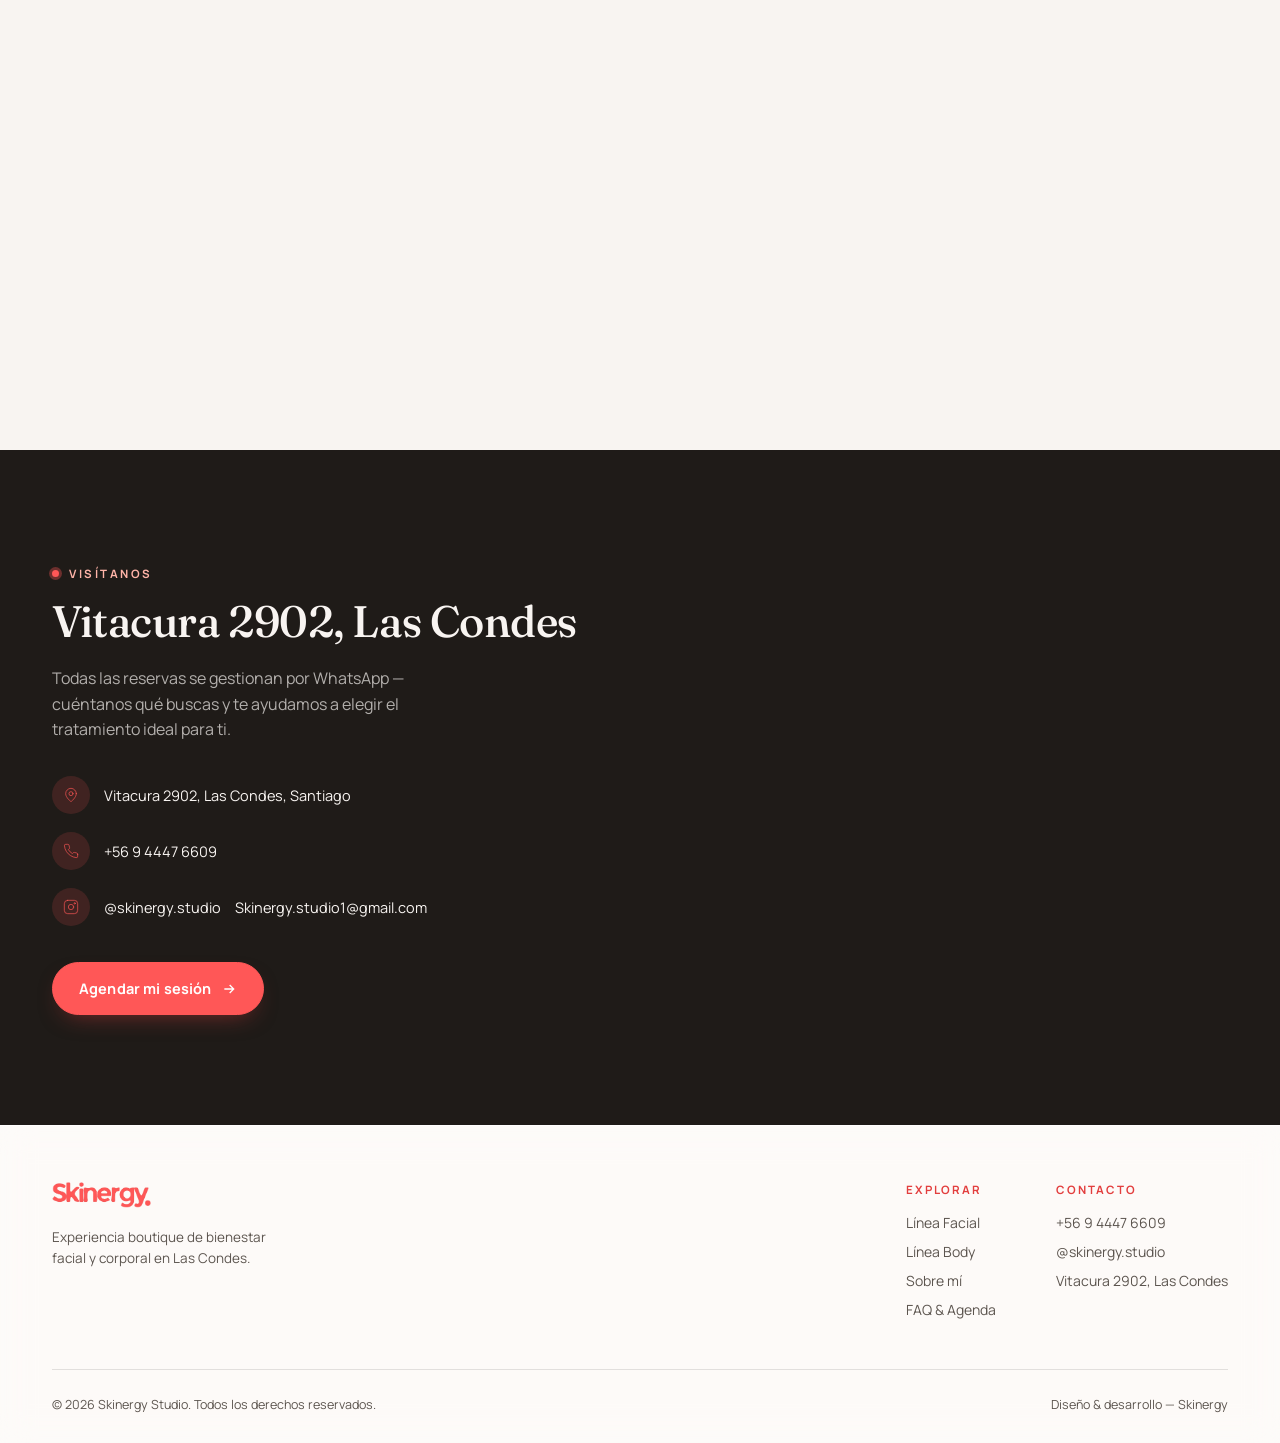
==== commit 42e69c98: "Add files via upload" ====
--- a/index.html
+++ b/index.html
@@ -1,11 +1,12 @@
 <!DOCTYPE html>
-<html lang="es"><head>
+<html lang="es">
+<head>
 <meta charset="UTF-8">
 <meta name="viewport" content="width=device-width, initial-scale=1.0, maximum-scale=1">
 <title>Skinergy — Energía para tu piel</title>
 <meta name="description" content="Skinergy, estudio boutique de bienestar facial y corporal en Vitacura 2902, Las Condes. Yoga Facial, Deep Renewal y tratamientos Body.">
 <link rel="preconnect" href="https://fonts.googleapis.com">
-<link rel="preconnect" href="https://fonts.gstatic.com" crossorigin="">
+<link rel="preconnect" href="https://fonts.gstatic.com" crossorigin>
 <link href="https://fonts.googleapis.com/css2?family=Fraunces:ital,opsz,wght@0,9..144,300;0,9..144,400;0,9..144,500;0,9..144,600;1,9..144,400;1,9..144,500&family=Manrope:wght@300;400;500;600;700;800&display=swap" rel="stylesheet">
 <link rel="icon" type="image/png" sizes="32x32" href="favicon-32.png">
 <link rel="icon" type="image/png" sizes="16x16" href="favicon-16.png">
@@ -69,11 +70,34 @@
   .testi p{ font-size:15px; line-height:1.65; color:var(--ink); margin-bottom:20px; }
   .testi .who{ display:flex; align-items:center; gap:10px; font-size:13px; font-weight:700; color:var(--ink-soft); }
   .testi .who::before{ content:""; width:6px; height:6px; border-radius:50%; background:var(--coral); }
+
+  /* ---------- Glassmorphism (page-local cards) ---------- */
+  .hero-badge{ background:rgba(255,255,255,.6); backdrop-filter:blur(16px) saturate(180%); -webkit-backdrop-filter:blur(16px) saturate(180%); border:1px solid rgba(255,255,255,.8); box-shadow:0 24px 40px -18px rgba(31,27,24,.25); }
+  .hero-badge p{ color:var(--ink-soft); }
+
+  .cat, .testi{
+    background:rgba(255,255,255,.6);
+    backdrop-filter:blur(16px) saturate(180%); -webkit-backdrop-filter:blur(16px) saturate(180%);
+    border:1px solid rgba(255,255,255,.8);
+    will-change:transform;
+  }
+  .cat:hover, .testi:hover{
+    background:rgba(255,255,255,.8);
+    transform:translate3d(0,-8px,0) scale(1.01);
+    box-shadow:0 22px 40px -20px rgba(31,27,24,.28), 0 0 0 1px rgba(255,180,168,.4);
+    border-color:var(--coral-soft);
+  }
 </style>
 </head>
 <body>
 
-<header id="siteHeader" class="">
+<div class="aurora" aria-hidden="true">
+  <span class="aurora-blob b1"></span>
+  <span class="aurora-blob b2"></span>
+  <span class="aurora-blob b3"></span>
+</div>
+
+<header id="siteHeader">
   <div class="wrap nav-row">
     <a href="index.html" class="logo"><img src="logo-wordmark.png" alt="Skinergy — Energía para tu piel"></a>
     <nav class="links">
@@ -84,7 +108,7 @@
     </nav>
     <div class="nav-cta">
       <a class="btn" href="https://wa.me/56944476609?text=Hola%2C%20quiero%20agendar%20una%20sesi%C3%B3n%20en%20Skinergy" target="_blank" rel="noopener">
-        <svg viewBox="0 0 24 24" fill="currentColor"><path d="M12.04 2C6.58 2 2.13 6.45 2.13 11.91c0 1.75.46 3.46 1.32 4.96L2.05 22l5.25-1.38c1.45.79 3.08 1.21 4.74 1.21h.005c5.46 0 9.9-4.45 9.9-9.92C21.93 6.45 17.5 2 12.04 2Zm0 18.15h-.004a8.2 8.2 0 0 1-4.18-1.15l-.3-.18-3.12.82.83-3.04-.2-.31a8.19 8.19 0 0 1-1.26-4.38c0-4.54 3.7-8.24 8.25-8.24 2.2 0 4.27.86 5.83 2.42a8.19 8.19 0 0 1 2.42 5.83c0 4.55-3.7 8.23-8.25 8.23Zm4.52-6.17c-.25-.12-1.47-.72-1.7-.81-.23-.08-.4-.12-.56.13-.17.25-.64.81-.79.97-.14.17-.29.19-.54.06-.25-.12-1.04-.38-1.99-1.22-.73-.65-1.23-1.46-1.37-1.71-.15-.25-.02-.38.11-.5.11-.11.25-.29.37-.44.13-.14.17-.25.25-.42.08-.17.04-.31-.02-.44-.06-.12-.56-1.34-.76-1.84-.2-.48-.41-.42-.56-.42-.14-.01-.31-.01-.48-.01-.17 0-.44.06-.67.31-.23.25-.87.85-.87 2.08 0 1.23.89 2.41 1.02 2.58.12.17 1.76 2.69 4.27 3.77.6.26 1.06.41 1.43.53.6.19 1.15.16 1.58.1.48-.07 1.47-.6 1.68-1.18.21-.58.21-1.08.15-1.18-.06-.1-.23-.16-.48-.28Z"></path></svg>
+        <svg viewBox="0 0 24 24" fill="currentColor"><path d="M12.04 2C6.58 2 2.13 6.45 2.13 11.91c0 1.75.46 3.46 1.32 4.96L2.05 22l5.25-1.38c1.45.79 3.08 1.21 4.74 1.21h.005c5.46 0 9.9-4.45 9.9-9.92C21.93 6.45 17.5 2 12.04 2Zm0 18.15h-.004a8.2 8.2 0 0 1-4.18-1.15l-.3-.18-3.12.82.83-3.04-.2-.31a8.19 8.19 0 0 1-1.26-4.38c0-4.54 3.7-8.24 8.25-8.24 2.2 0 4.27.86 5.83 2.42a8.19 8.19 0 0 1 2.42 5.83c0 4.55-3.7 8.23-8.25 8.23Zm4.52-6.17c-.25-.12-1.47-.72-1.7-.81-.23-.08-.4-.12-.56.13-.17.25-.64.81-.79.97-.14.17-.29.19-.54.06-.25-.12-1.04-.38-1.99-1.22-.73-.65-1.23-1.46-1.37-1.71-.15-.25-.02-.38.11-.5.11-.11.25-.29.37-.44.13-.14.17-.25.25-.42.08-.17.04-.31-.02-.44-.06-.12-.56-1.34-.76-1.84-.2-.48-.41-.42-.56-.42-.14-.01-.31-.01-.48-.01-.17 0-.44.06-.67.31-.23.25-.87.85-.87 2.08 0 1.23.89 2.41 1.02 2.58.12.17 1.76 2.69 4.27 3.77.6.26 1.06.41 1.43.53.6.19 1.15.16 1.58.1.48-.07 1.47-.6 1.68-1.18.21-.58.21-1.08.15-1.18-.06-.1-.23-.16-.48-.28Z"/></svg>
         <span class="long">Agendar hora</span>
       </a>
       <button class="burger" id="burgerBtn" aria-label="Abrir menú" aria-expanded="false">
@@ -108,18 +132,18 @@
   <section class="hero">
     <div class="wrap hero-grid">
       <div>
-        <span class="load-reveal eyebrow in">Estudio de bienestar facial &amp; corporal — Las Condes</span>
-        <h1 class="load-reveal in">Energía<br>para <em>tu piel</em></h1>
-        <p class="load-reveal lead in">Una experiencia boutique donde el autocuidado se vive como un ritual: del rostro al cuerpo, con resultados visibles y sin agredir tu piel — pensada para quienes quieran transformar su cuidado en un hábito consciente.</p>
-        <div class="load-reveal hero-ctas in">
+        <span class="load-reveal eyebrow">Estudio de bienestar facial &amp; corporal — Las Condes</span>
+        <h1 class="load-reveal">Energía<br>para <em>tu piel</em></h1>
+        <p class="load-reveal lead">Una experiencia boutique donde el autocuidado se vive como un ritual: del rostro al cuerpo, con resultados visibles y sin agredir tu piel — pensada para quienes quieran transformar su cuidado en un hábito consciente.</p>
+        <div class="load-reveal hero-ctas">
           <a class="btn" href="https://wa.me/56944476609?text=Hola%2C%20quiero%20agendar%20una%20sesi%C3%B3n%20en%20Skinergy" target="_blank" rel="noopener">
             Agendar por WhatsApp
-            <svg viewBox="0 0 24 24" fill="none" stroke="currentColor" stroke-width="2"><path d="M5 12h14M13 6l6 6-6 6"></path></svg>
+            <svg viewBox="0 0 24 24" fill="none" stroke="currentColor" stroke-width="2"><path d="M5 12h14M13 6l6 6-6 6"/></svg>
           </a>
           <div class="treat-dropdown">
             <button class="btn ghost" id="treatToggle" aria-expanded="false" aria-haspopup="true">
               Ver tratamientos
-              <svg viewBox="0 0 24 24" fill="none" stroke="currentColor" stroke-width="2"><path d="M6 9l6 6 6-6"></path></svg>
+              <svg viewBox="0 0 24 24" fill="none" stroke="currentColor" stroke-width="2"><path d="M6 9l6 6 6-6"/></svg>
             </button>
             <div class="treat-dropdown-menu" id="treatMenu">
               <a href="facial.html">Línea Facial</a>
@@ -129,9 +153,9 @@
         </div>
       </div>
 
-      <div class="hero-visual load-reveal in">
+      <div class="hero-visual load-reveal">
         <div class="hero-photo-frame">
-          <img src="hero-gua-sha.jpg" alt="Tratamiento facial en Skinergy" loading="lazy" class="img-loaded">
+          <img src="hero-gua-sha.jpg" alt="Tratamiento facial en Skinergy" loading="lazy">
           <svg class="breath-ring" viewBox="-160 -160 320 320" preserveAspectRatio="xMidYMid meet">
             <circle cx="0" cy="0" r="60"></circle>
             <circle cx="0" cy="0" r="60"></circle>
@@ -147,30 +171,30 @@
 
   <section id="lineas">
     <div class="wrap">
-      <div class="section-head reveal in">
+      <div class="section-head reveal">
         <span class="eyebrow">Nuestras dos líneas</span>
         <h2>Facial y Body, misma filosofía, distintas zonas.</h2>
       </div>
       <div class="lines">
-        <a class="line-card reveal reveal-rand in" href="facial.html" aria-label="Explorar Línea Facial" style="--rot: 2.87deg;">
-          <img src="cheeks-up.jpg" alt="Línea Facial Skinergy" loading="lazy" class="img-loaded">
+        <a class="line-card reveal reveal-rand" href="facial.html" aria-label="Explorar Línea Facial">
+          <img src="cheeks-up.jpg" alt="Línea Facial Skinergy" loading="lazy">
           <span class="tag">Línea Facial</span>
           <div class="body">
             <h3>Tu ritual facial completo</h3>
             <p>Yoga Facial, Deep Renewal y Add-ons — tonificación, regeneración profunda y pequeños extras para personalizar cada sesión.</p>
             <span class="link">Ver toda la Línea Facial
-              <svg viewBox="0 0 24 24" fill="none" stroke="currentColor" stroke-width="2"><path d="M5 12h14M13 6l6 6-6 6"></path></svg>
+              <svg viewBox="0 0 24 24" fill="none" stroke="currentColor" stroke-width="2"><path d="M5 12h14M13 6l6 6-6 6"/></svg>
             </span>
           </div>
         </a>
-        <a class="line-card reveal reveal-rand in" href="body.html" aria-label="Explorar Línea Body" style="--rot: 2.51deg;">
-          <img src="body-sculpt.jpg" alt="Línea Body Skinergy" loading="lazy" class="img-loaded">
+        <a class="line-card reveal reveal-rand" href="body.html" aria-label="Explorar Línea Body">
+          <img src="body-sculpt.jpg" alt="Línea Body Skinergy" loading="lazy">
           <span class="tag">Línea Body</span>
           <div class="body">
             <h3>Tu ritual corporal completo</h3>
             <p>Sculpt, Drain y Relax — tres experiencias corporales para modelar, drenar y relajar, con la misma consciencia que aplicamos al rostro.</p>
             <span class="link">Ver Relax, Sculpt y Drain
-              <svg viewBox="0 0 24 24" fill="none" stroke="currentColor" stroke-width="2"><path d="M5 12h14M13 6l6 6-6 6"></path></svg>
+              <svg viewBox="0 0 24 24" fill="none" stroke="currentColor" stroke-width="2"><path d="M5 12h14M13 6l6 6-6 6"/></svg>
             </span>
           </div>
         </a>
@@ -181,64 +205,64 @@
   <section class="quote-section">
     <div class="wrap quote-wrap">
       <span class="eyebrow">Filosofía Skinergy</span>
-      <blockquote class="reveal in">"En Skinergy creemos que la verdadera belleza se activa cuando cuerpo, mente y piel trabajan en armonía. Trabajamos desde la superficie y la musculatura, con técnicas manuales y procedimientos conscientes que siempre respetan tu piel — entrenando el rostro y el cuerpo con la misma lógica: constancia, técnica y presencia."</blockquote>
+      <blockquote class="reveal">"En Skinergy creemos que la verdadera belleza se activa cuando cuerpo, mente y piel trabajan en armonía. Trabajamos desde la superficie y la musculatura, con técnicas manuales y procedimientos conscientes que siempre respetan tu piel — entrenando el rostro y el cuerpo con la misma lógica: constancia, técnica y presencia."</blockquote>
       <p class="attribution">— Sofía, fundadora de Skinergy</p>
     </div>
   </section>
 
   <section>
     <div class="wrap">
-      <div class="section-head reveal in">
+      <div class="section-head reveal">
         <span class="eyebrow">Yoga Facial · 3 categorías</span>
         <h2>Yoga Facial: 3 maneras de trabajar tu rostro</h2>
       </div>
       <div class="categories">
-        <div class="cat reveal reveal-seq in" data-seq-delay="0"><span class="n">01</span><h4>Lifting &amp; Tonificación</h4><p>Reafirma y tonifica el rostro de manera integral, con efecto lifting visible desde las primeras sesiones.</p></div>
-        <div class="cat reveal reveal-seq in" data-seq-delay="130"><span class="n">02</span><h4>Zonas Específicas</h4><p>Trabajo concentrado en pómulos, mirada, mentón y cuello, según lo que quieras priorizar.</p></div>
-        <div class="cat reveal reveal-seq in" data-seq-delay="260"><span class="n">03</span><h4>Relajación &amp; Drenaje</h4><p>Libera tensión muscular acumulada, calma la piel y favorece el drenaje de líquidos.</p></div>
-      </div>
-    </div>
-  </section>
-
-  <section style="background:var(--cream-warm);">
+        <div class="cat reveal reveal-seq"><span class="n">01</span><h4>Lifting &amp; Tonificación</h4><p>Reafirma y tonifica el rostro de manera integral, con efecto lifting visible desde las primeras sesiones.</p></div>
+        <div class="cat reveal reveal-seq"><span class="n">02</span><h4>Zonas Específicas</h4><p>Trabajo concentrado en pómulos, mirada, mentón y cuello, según lo que quieras priorizar.</p></div>
+        <div class="cat reveal reveal-seq"><span class="n">03</span><h4>Relajación &amp; Drenaje</h4><p>Libera tensión muscular acumulada, calma la piel y favorece el drenaje de líquidos.</p></div>
+      </div>
+    </div>
+  </section>
+
+  <section>
     <div class="wrap">
-      <div class="section-head reveal in">
+      <div class="section-head reveal">
         <span class="eyebrow">Lo que dicen en Google</span>
         <h2>Clientas que ya sintieron la energía</h2>
       </div>
       <!-- Elfsight Google Reviews | Skinergy -->
       <script src="https://elfsightcdn.com/platform.js" async></script>
-      <div class="elfsight-app-10ce0b70-ac7c-4a63-a1a3-6ba21adb38d9" data-elfsight-app-lazy=""></div>
+      <div class="elfsight-app-10ce0b70-ac7c-4a63-a1a3-6ba21adb38d9" data-elfsight-app-lazy></div>
     </div>
   </section>
 
   <section class="contact-band">
     <div class="wrap contact-grid">
       <div>
-        <span class="reveal eyebrow on-dark in">Visítanos</span>
-        <h2 class="reveal in">Vitacura 2902, Las Condes</h2>
-        <p class="reveal lead in">Todas las reservas se gestionan por WhatsApp — cuéntanos qué buscas y te ayudamos a elegir el tratamiento ideal para ti.</p>
+        <span class="reveal eyebrow on-dark">Visítanos</span>
+        <h2 class="reveal">Vitacura 2902, Las Condes</h2>
+        <p class="reveal lead">Todas las reservas se gestionan por WhatsApp — cuéntanos qué buscas y te ayudamos a elegir el tratamiento ideal para ti.</p>
         <div class="info-list reveal">
           <div class="info-row">
-            <span class="ico"><svg viewBox="0 0 24 24" fill="none" stroke-linecap="round" stroke-linejoin="round"><path d="M20 10c0 6-8 12-8 12s-8-6-8-12a8 8 0 0 1 16 0Z"></path><circle cx="12" cy="10" r="3"></circle></svg></span>
+            <span class="ico"><svg viewBox="0 0 24 24" fill="none" stroke-linecap="round" stroke-linejoin="round"><path d="M20 10c0 6-8 12-8 12s-8-6-8-12a8 8 0 0 1 16 0Z"/><circle cx="12" cy="10" r="3"/></svg></span>
             <span>Vitacura 2902, Las Condes, Santiago</span>
           </div>
           <div class="info-row">
-            <span class="ico"><svg viewBox="0 0 24 24" fill="none" stroke-linecap="round" stroke-linejoin="round"><path d="M22 16.92v3a2 2 0 0 1-2.18 2 19.79 19.79 0 0 1-8.63-3.07 19.5 19.5 0 0 1-6-6 19.79 19.79 0 0 1-3.07-8.67A2 2 0 0 1 4.11 2h3a2 2 0 0 1 2 1.72c.127.96.361 1.903.7 2.81a2 2 0 0 1-.45 2.11L8.09 9.91a16 16 0 0 0 6 6l1.27-1.27a2 2 0 0 1 2.11-.45c.907.339 1.85.573 2.81.7A2 2 0 0 1 22 16.92Z"></path></svg></span>
+            <span class="ico"><svg viewBox="0 0 24 24" fill="none" stroke-linecap="round" stroke-linejoin="round"><path d="M22 16.92v3a2 2 0 0 1-2.18 2 19.79 19.79 0 0 1-8.63-3.07 19.5 19.5 0 0 1-6-6 19.79 19.79 0 0 1-3.07-8.67A2 2 0 0 1 4.11 2h3a2 2 0 0 1 2 1.72c.127.96.361 1.903.7 2.81a2 2 0 0 1-.45 2.11L8.09 9.91a16 16 0 0 0 6 6l1.27-1.27a2 2 0 0 1 2.11-.45c.907.339 1.85.573 2.81.7A2 2 0 0 1 22 16.92Z"/></svg></span>
             <a href="https://wa.me/56944476609" target="_blank" rel="noopener">+56 9 4447 6609</a>
           </div>
           <div class="info-row">
-            <span class="ico"><svg viewBox="0 0 24 24" fill="none" stroke-linecap="round" stroke-linejoin="round"><rect x="2" y="2" width="20" height="20" rx="5"></rect><circle cx="12" cy="12" r="4"></circle><circle cx="17.5" cy="6.5" r="1"></circle></svg></span>
+            <span class="ico"><svg viewBox="0 0 24 24" fill="none" stroke-linecap="round" stroke-linejoin="round"><rect x="2" y="2" width="20" height="20" rx="5"/><circle cx="12" cy="12" r="4"/><circle cx="17.5" cy="6.5" r="1"/></svg></span>
             <a href="https://www.instagram.com/skinergy.studio/" target="_blank" rel="noopener">@skinergy.studio</a>
           <a href="mailto:Skinergy.studio1@gmail.com">Skinergy.studio1@gmail.com</a>
           </div>
         </div>
         <a class="btn reveal" href="https://wa.me/56944476609?text=Hola%2C%20quiero%20agendar%20una%20sesi%C3%B3n%20en%20Skinergy" target="_blank" rel="noopener">
           Agendar mi sesión
-          <svg viewBox="0 0 24 24" fill="none" stroke="currentColor" stroke-width="2"><path d="M5 12h14M13 6l6 6-6 6"></path></svg>
+          <svg viewBox="0 0 24 24" fill="none" stroke="currentColor" stroke-width="2"><path d="M5 12h14M13 6l6 6-6 6"/></svg>
         </a>
       </div>
-      <div class="map-frame reveal in">
+      <div class="map-frame reveal">
         <iframe src="https://www.google.com/maps?q=Skinergy+-+Energ%C3%ADa+para+tu+piel&ll=-33.4123653,-70.6027542&z=17&output=embed" width="100%" height="100%" style="border:0;" loading="lazy" referrerpolicy="no-referrer-when-downgrade" title="Estudio Skinergy — Av. Vitacura 2902, Las Condes"></iframe>
       </div>
     </div>
@@ -279,18 +303,18 @@
 <div class="fab-group" id="fabGroup">
   <div class="fab-options">
     <a class="fab-item" href="https://www.instagram.com/skinergy.studio/" target="_blank" rel="noopener" aria-label="Instagram">
-      <svg viewBox="0 0 24 24"><path d="M12 2.163c3.204 0 3.584.012 4.85.07 3.252.148 4.771 1.691 4.919 4.919.058 1.265.069 1.645.069 4.849 0 3.205-.012 3.584-.069 4.849-.149 3.225-1.664 4.771-4.919 4.919-1.266.058-1.644.07-4.85.07-3.204 0-3.584-.012-4.849-.07-3.26-.149-4.771-1.699-4.919-4.92-.058-1.265-.07-1.644-.07-4.849 0-3.204.013-3.583.07-4.849.149-3.227 1.664-4.771 4.919-4.919 1.266-.057 1.645-.069 4.849-.069zm0-2.163c-3.259 0-3.667.014-4.947.072-4.358.2-6.78 2.618-6.98 6.98-.059 1.281-.073 1.689-.073 4.948 0 3.259.014 3.668.072 4.948.2 4.358 2.618 6.78 6.98 6.98 1.281.058 1.689.072 4.948.072 3.259 0 3.668-.014 4.948-.072 4.354-.2 6.782-2.618 6.979-6.98.059-1.28.073-1.689.073-4.948 0-3.259-.014-3.667-.072-4.947-.196-4.354-2.617-6.78-6.979-6.98-1.281-.059-1.69-.073-4.949-.073zm0 5.838c-3.403 0-6.162 2.759-6.162 6.162s2.759 6.163 6.162 6.163 6.162-2.759 6.162-6.163c0-3.403-2.759-6.162-6.162-6.162zm0 10.162c-2.209 0-4-1.79-4-4 0-2.209 1.791-4 4-4s4 1.791 4 4c0 2.21-1.791 4-4 4zm6.406-11.845c-.796 0-1.441.645-1.441 1.44s.645 1.44 1.441 1.44c.795 0 1.439-.645 1.439-1.44s-.644-1.44-1.439-1.44z"></path></svg>
+      <svg viewBox="0 0 24 24"><path d="M12 2.163c3.204 0 3.584.012 4.85.07 3.252.148 4.771 1.691 4.919 4.919.058 1.265.069 1.645.069 4.849 0 3.205-.012 3.584-.069 4.849-.149 3.225-1.664 4.771-4.919 4.919-1.266.058-1.644.07-4.85.07-3.204 0-3.584-.012-4.849-.07-3.26-.149-4.771-1.699-4.919-4.92-.058-1.265-.07-1.644-.07-4.849 0-3.204.013-3.583.07-4.849.149-3.227 1.664-4.771 4.919-4.919 1.266-.057 1.645-.069 4.849-.069zm0-2.163c-3.259 0-3.667.014-4.947.072-4.358.2-6.78 2.618-6.98 6.98-.059 1.281-.073 1.689-.073 4.948 0 3.259.014 3.668.072 4.948.2 4.358 2.618 6.78 6.98 6.98 1.281.058 1.689.072 4.948.072 3.259 0 3.668-.014 4.948-.072 4.354-.2 6.782-2.618 6.979-6.98.059-1.28.073-1.689.073-4.948 0-3.259-.014-3.667-.072-4.947-.196-4.354-2.617-6.78-6.979-6.98-1.281-.059-1.69-.073-4.949-.073zm0 5.838c-3.403 0-6.162 2.759-6.162 6.162s2.759 6.163 6.162 6.163 6.162-2.759 6.162-6.163c0-3.403-2.759-6.162-6.162-6.162zm0 10.162c-2.209 0-4-1.79-4-4 0-2.209 1.791-4 4-4s4 1.791 4 4c0 2.21-1.791 4-4 4zm6.406-11.845c-.796 0-1.441.645-1.441 1.44s.645 1.44 1.441 1.44c.795 0 1.439-.645 1.439-1.44s-.644-1.44-1.439-1.44z"/></svg>
     </a>
     <a class="fab-item" href="https://wa.me/56944476609?text=Hola%2C%20quiero%20agendar%20una%20sesi%C3%B3n%20en%20Skinergy" target="_blank" rel="noopener" aria-label="WhatsApp">
-      <svg viewBox="0 0 24 24"><path d="M12.04 2C6.58 2 2.13 6.45 2.13 11.91c0 1.75.46 3.46 1.32 4.96L2.05 22l5.25-1.38c1.45.79 3.08 1.21 4.74 1.21h.005c5.46 0 9.9-4.45 9.9-9.92C21.93 6.45 17.5 2 12.04 2Zm0 18.15h-.004a8.2 8.2 0 0 1-4.18-1.15l-.3-.18-3.12.82.83-3.04-.2-.31a8.19 8.19 0 0 1-1.26-4.38c0-4.54 3.7-8.24 8.25-8.24 2.2 0 4.27.86 5.83 2.42a8.19 8.19 0 0 1 2.42 5.83c0 4.55-3.7 8.23-8.25 8.23Zm4.52-6.17c-.25-.12-1.47-.72-1.7-.81-.23-.08-.4-.12-.56.13-.17.25-.64.81-.79.97-.14.17-.29.19-.54.06-.25-.12-1.04-.38-1.99-1.22-.73-.65-1.23-1.46-1.37-1.71-.15-.25-.02-.38.11-.5.11-.11.25-.29.37-.44.13-.14.17-.25.25-.42.08-.17.04-.31-.02-.44-.06-.12-.56-1.34-.76-1.84-.2-.48-.41-.42-.56-.42-.14-.01-.31-.01-.48-.01-.17 0-.44.06-.67.31-.23.25-.87.85-.87 2.08 0 1.23.89 2.41 1.02 2.58.12.17 1.76 2.69 4.27 3.77.6.26 1.06.41 1.43.53.6.19 1.15.16 1.58.1.48-.07 1.47-.6 1.68-1.18.21-.58.21-1.08.15-1.18-.06-.1-.23-.16-.48-.28Z"></path></svg>
+      <svg viewBox="0 0 24 24"><path d="M12.04 2C6.58 2 2.13 6.45 2.13 11.91c0 1.75.46 3.46 1.32 4.96L2.05 22l5.25-1.38c1.45.79 3.08 1.21 4.74 1.21h.005c5.46 0 9.9-4.45 9.9-9.92C21.93 6.45 17.5 2 12.04 2Zm0 18.15h-.004a8.2 8.2 0 0 1-4.18-1.15l-.3-.18-3.12.82.83-3.04-.2-.31a8.19 8.19 0 0 1-1.26-4.38c0-4.54 3.7-8.24 8.25-8.24 2.2 0 4.27.86 5.83 2.42a8.19 8.19 0 0 1 2.42 5.83c0 4.55-3.7 8.23-8.25 8.23Zm4.52-6.17c-.25-.12-1.47-.72-1.7-.81-.23-.08-.4-.12-.56.13-.17.25-.64.81-.79.97-.14.17-.29.19-.54.06-.25-.12-1.04-.38-1.99-1.22-.73-.65-1.23-1.46-1.37-1.71-.15-.25-.02-.38.11-.5.11-.11.25-.29.37-.44.13-.14.17-.25.25-.42.08-.17.04-.31-.02-.44-.06-.12-.56-1.34-.76-1.84-.2-.48-.41-.42-.56-.42-.14-.01-.31-.01-.48-.01-.17 0-.44.06-.67.31-.23.25-.87.85-.87 2.08 0 1.23.89 2.41 1.02 2.58.12.17 1.76 2.69 4.27 3.77.6.26 1.06.41 1.43.53.6.19 1.15.16 1.58.1.48-.07 1.47-.6 1.68-1.18.21-.58.21-1.08.15-1.18-.06-.1-.23-.16-.48-.28Z"/></svg>
     </a>
   </div>
   <button class="fab-toggle" id="fabToggle" aria-label="Mostrar contacto" aria-expanded="false">
     <span class="pulse"></span>
-    <svg viewBox="0 0 24 24" fill="none" stroke="currentColor" stroke-width="2"><path d="M6 15l6-6 6 6"></path></svg>
+    <svg viewBox="0 0 24 24" fill="none" stroke="currentColor" stroke-width="2"><path d="M6 15l6-6 6 6"/></svg>
   </button>
 </div>
 
 <script src="script.js"></script>
-
-</body></html>
+</body>
+</html>
--- a/styles.css
+++ b/styles.css
@@ -0,0 +1,486 @@
+:root{
+  --coral:#FF5757;
+  --coral-deep:#E23E3E;
+  --coral-soft:#FFB4A8;
+  --cream:#F8F4F1;
+  --cream-warm:#EFE6DE;
+  --ink:#1F1B18;
+  --ink-soft:#5C554F;
+  --white:#FFFFFF;
+  --ring: rgba(255,87,87,0.35);
+  --ease: cubic-bezier(.16,1,.3,1);
+  --spring: cubic-bezier(.34,1.56,.64,1);
+}
+
+*{box-sizing:border-box; margin:0; padding:0;}
+html{scroll-behavior:smooth;}
+body{
+  background:var(--cream);
+  color:var(--ink);
+  font-family:'Manrope', sans-serif;
+  font-weight:400;
+  -webkit-font-smoothing:antialiased;
+  overflow-x:hidden;
+}
+img{display:block; max-width:100%;}
+a{color:inherit; text-decoration:none;}
+::selection{background:var(--coral); color:var(--white);}
+
+@media (prefers-reduced-motion: reduce){
+  *{animation-duration:0.01ms !important; animation-iteration-count:1 !important; transition-duration:0.01ms !important; scroll-behavior:auto !important;}
+}
+
+a:focus-visible, button:focus-visible{ outline:2px solid var(--coral-deep); outline-offset:3px; }
+
+.eyebrow{
+  font-family:'Manrope', sans-serif;
+  font-size:11.5px;
+  font-weight:700;
+  letter-spacing:0.22em;
+  text-transform:uppercase;
+  color:var(--coral-deep);
+  display:inline-flex;
+  align-items:center;
+  gap:10px;
+}
+.eyebrow::before{
+  content:"";
+  width:7px; height:7px;
+  border-radius:50%;
+  background:var(--coral);
+  box-shadow:0 0 0 3px var(--ring);
+  flex-shrink:0;
+}
+.eyebrow.on-dark{ color:var(--coral-soft); }
+
+h1,h2,h3,.serif{
+  font-family:'Fraunces', serif;
+  font-weight:500;
+  line-height:1.05;
+  letter-spacing:-0.01em;
+}
+em{font-style:italic; font-weight:400; color:var(--coral-deep);}
+
+.wrap{
+  max-width:1240px;
+  margin:0 auto;
+  padding:0 32px;
+}
+@media(max-width:700px){ .wrap{padding:0 20px;} }
+
+.wrap-narrow{ max-width:820px; margin:0 auto; padding:0 32px; }
+@media(max-width:700px){ .wrap-narrow{padding:0 20px;} }
+
+.btn{
+  display:inline-flex;
+  align-items:center;
+  gap:10px;
+  color:var(--white);
+  font-weight:700;
+  font-size:14.5px;
+  font-family:inherit;
+  letter-spacing:0.01em;
+  padding:16px 26px;
+  border-radius:100px;
+  border:1px solid var(--coral);
+  background-color:var(--coral);
+  background-image:linear-gradient(var(--coral-deep), var(--coral-deep));
+  background-repeat:no-repeat;
+  background-position:0 0;
+  background-size:0% 100%;
+  transition:background-size .85s var(--ease), border-color .5s var(--ease), transform .4s var(--ease), box-shadow .5s var(--ease), color .85s var(--ease);
+  box-shadow:0 10px 24px -12px rgba(226,62,62,.55);
+  cursor:pointer;
+  will-change:transform;
+}
+.btn:hover, .btn.tap-active{ background-size:100% 100%; border-color:var(--coral-deep); transform:translate3d(0,-2px,0); box-shadow:0 10px 22px -10px rgba(226,62,62,.5); }
+.btn:active{ transform:scale(.96); transition:transform .18s var(--spring); }
+.btn.ghost{
+  background-color:transparent;
+  background-image:linear-gradient(var(--ink), var(--ink));
+  background-repeat:no-repeat;
+  background-position:0 0;
+  background-size:0% 100%;
+  color:var(--ink);
+  border:1px solid rgba(31,27,24,.25);
+  box-shadow:none;
+  transition:background-size .85s var(--ease), color .85s var(--ease), border-color .5s var(--ease), transform .5s var(--ease);
+}
+.btn.ghost:hover, .btn.ghost.tap-active{ background-size:100% 100%; color:var(--white); border-color:var(--ink); transform:translateY(-2px); }
+.btn.ghost.on-dark{
+  color:var(--cream);
+  border-color:rgba(248,244,241,.3);
+  background-image:linear-gradient(var(--cream), var(--cream));
+}
+.btn.ghost.on-dark:hover, .btn.ghost.on-dark.tap-active{ background-size:100% 100%; color:var(--ink); border-color:var(--cream); }
+.btn svg{width:16px; height:16px; flex-shrink:0; position:relative; z-index:1; transition:transform .5s var(--ease);}
+.btn:hover svg, .btn.tap-active svg{ transform:translateX(3px); }
+
+/* On dark sections (quote-section, contact-band) the fill must go light, not ink —
+   otherwise the button visually disappears into the already-dark background on hover. */
+.quote-section .btn,
+.contact-band .btn{
+  background-image:linear-gradient(var(--cream), var(--cream));
+}
+.quote-section .btn:hover,
+.contact-band .btn:hover,
+.quote-section .btn.tap-active,
+.contact-band .btn.tap-active{
+  color:var(--ink);
+  border-color:var(--cream);
+}
+
+/* ---------- Header ---------- */
+header{
+  position:fixed; top:0; left:0; right:0; z-index:100;
+  padding:22px 0;
+  background:rgba(255,255,255,.6);
+  backdrop-filter:blur(16px) saturate(180%);
+  -webkit-backdrop-filter:blur(16px) saturate(180%);
+  border-bottom:1px solid rgba(255,255,255,.8);
+  transition:background .5s var(--ease), padding .5s var(--ease), box-shadow .5s var(--ease), backdrop-filter .5s var(--ease);
+  animation:header-drop 1s var(--ease) .1s both;
+}
+@keyframes header-drop{ from{ opacity:0; transform:translate3d(0,-14px,0); } to{ opacity:1; transform:none; } }
+header.scrolled{
+  padding:12px 0;
+  backdrop-filter:blur(24px) saturate(180%);
+  -webkit-backdrop-filter:blur(24px) saturate(180%);
+  box-shadow:0 8px 32px -16px rgba(31,27,24,.18);
+}
+.nav-row{ display:flex; align-items:center; justify-content:space-between; }
+.logo{ display:inline-flex; align-items:center; }
+.logo img{ height:26px; width:auto; display:block; }
+nav.links{ display:flex; gap:36px; align-items:center; }
+nav.links a{
+  font-size:13.5px; font-weight:600; letter-spacing:0.02em;
+  position:relative; padding:4px 0;
+}
+nav.links a::after{
+  content:""; position:absolute; left:0; bottom:0; width:0; height:1.5px; background:var(--coral);
+  transition:width .3s var(--ease);
+}
+nav.links a:hover::after, nav.links a.active::after{ width:100%; }
+nav.links a.active{ color:var(--coral-deep); }
+.nav-cta{ display:flex; align-items:center; gap:22px; }
+.nav-cta .btn{ padding:11px 20px; font-size:13px; }
+
+.burger{
+  display:none;
+  flex-direction:column;
+  align-items:center;
+  justify-content:center;
+  gap:5px;
+  width:40px; height:40px;
+  border:none; background:none; padding:0; cursor:pointer;
+  flex-shrink:0;
+}
+.burger span{
+  display:block; width:22px; height:1.5px; background:var(--ink);
+  transition:transform .45s var(--ease), opacity .3s var(--ease);
+}
+.burger.open span:nth-child(1){ transform:translateY(6.5px) rotate(45deg); }
+.burger.open span:nth-child(2){ opacity:0; }
+.burger.open span:nth-child(3){ transform:translateY(-6.5px) rotate(-45deg); }
+
+.mobile-menu{
+  max-height:0;
+  overflow:hidden;
+  transition:max-height .5s var(--ease);
+}
+.mobile-menu.open{ max-height:420px; }
+.mobile-menu-inner{ border-top:1px solid rgba(31,27,24,.1); padding:8px 0 18px; }
+.mobile-menu a{
+  display:block; padding:15px 32px; font-size:15px; font-weight:600; color:var(--ink);
+  border-bottom:1px solid rgba(31,27,24,.06);
+}
+.mobile-menu a.active{ color:var(--coral-deep); }
+.mobile-menu .btn{ margin:18px 32px 4px; justify-content:center; }
+@media(max-width:700px){
+  .mobile-menu a{ padding:15px 20px; }
+  .mobile-menu .btn{ margin:18px 20px 4px; }
+}
+
+@media(min-width:861px){ .mobile-menu{ display:none; } }
+
+@media(max-width:860px){
+  nav.links{ display:none; }
+  .nav-cta .btn span.long{display:none;}
+  .burger{ display:flex; }
+}
+
+/* ---------- Page hero (inner pages) ---------- */
+.page-hero{
+  padding:168px 0 70px;
+  position:relative;
+}
+.page-hero .eyebrow{ margin-bottom:18px; }
+.page-hero h1{ font-size:clamp(38px,5.4vw,64px); margin-bottom:20px; }
+.page-hero p.lead{ font-size:16.5px; color:var(--ink-soft); max-width:560px; line-height:1.65; }
+@media(max-width:700px){ .page-hero{ padding:130px 0 50px; } }
+
+/* ---------- Strip marquee ---------- */
+.strip{
+  border-top:1px solid rgba(31,27,24,.12);
+  border-bottom:1px solid rgba(31,27,24,.12);
+  overflow:hidden;
+  padding:16px 0;
+  background:var(--cream-warm);
+}
+.strip-track{
+  display:flex;
+  width:max-content;
+  animation:scroll-left 110s linear infinite;
+  gap:56px;
+}
+.strip-track span{
+  font-family:'Fraunces',serif;
+  font-style:italic;
+  font-size:16px;
+  color:var(--ink-soft);
+  white-space:nowrap;
+  display:flex; align-items:center; gap:56px;
+}
+.strip-track span::after{ content:"—"; color:var(--coral); font-style:normal; }
+.strip:hover .strip-track{ animation-play-state:paused; }
+@keyframes scroll-left{ from{transform:translateX(0);} to{transform:translateX(-50%);} }
+
+/* ---------- Section shell ---------- */
+section{ padding:100px 0; position:relative; }
+@media(max-width:700px){ section{ padding:70px 0; } }
+.section-head{ max-width:640px; margin-bottom:52px; }
+.section-head h2{ font-size:clamp(28px,4vw,44px); margin-top:16px; }
+.section-head p.sub{ margin-top:16px; color:var(--ink-soft); font-size:15.5px; line-height:1.65; max-width:560px; }
+.reveal, .load-reveal{
+  opacity:0;
+  transform:translate3d(0,24px,0) scale(.94);
+  filter:blur(8px);
+  transition:opacity 1s var(--ease), transform 1s var(--ease), filter 1s var(--ease);
+  will-change:opacity, transform, filter;
+}
+.reveal.in, .load-reveal.in{ opacity:1; transform:none; filter:blur(0); }
+
+.reveal-rand{
+  transform:translate3d(0,22px,0) scale(.9) rotate(var(--rot, 0deg));
+}
+.reveal-rand.in{ transform:none; }
+
+/* ---------- Quote / philosophy section ---------- */
+.quote-section{ background:var(--ink); color:var(--cream); }
+.quote-wrap{ max-width:840px; margin:0 auto; text-align:center; }
+.quote-wrap .eyebrow{ color:var(--coral); justify-content:center; margin-bottom:28px; }
+.quote-wrap blockquote{
+  font-family:'Fraunces',serif;
+  font-style:italic;
+  font-weight:400;
+  font-size:clamp(22px,3.4vw,36px);
+  line-height:1.42;
+  color:var(--cream);
+}
+.quote-wrap blockquote b{ font-weight:500; font-style:normal; color:var(--coral-soft); }
+.quote-wrap .attribution{
+  margin-top:32px; font-size:13px; letter-spacing:.08em; text-transform:uppercase; color:rgba(248,244,241,.55); font-weight:600;
+}
+
+/* ---------- Treatment cards (facial/body listings) ---------- */
+.cat-group{ margin-bottom:64px; }
+.cat-group:last-child{ margin-bottom:0; }
+.cat-group-head{ display:flex; align-items:baseline; gap:16px; margin-bottom:26px; }
+.cat-group-head .n{ font-family:'Fraunces',serif; font-style:italic; color:var(--coral); font-size:16px; }
+.cat-group-head h3{ font-size:24px; }
+.cat-group-head .count{ font-size:12.5px; color:var(--ink-soft); margin-left:auto; }
+
+.treat-grid{ display:grid; grid-template-columns:repeat(3,1fr); gap:20px; }
+@media(max-width:940px){ .treat-grid{ grid-template-columns:repeat(2,1fr); } }
+@media(max-width:640px){ .treat-grid{ grid-template-columns:1fr; } }
+
+.treat-card{
+  background:rgba(255,255,255,.6);
+  backdrop-filter:blur(16px) saturate(180%); -webkit-backdrop-filter:blur(16px) saturate(180%);
+  border:1px solid rgba(255,255,255,.8);
+  border-radius:6px;
+  padding:26px 24px;
+  transition:border-color .5s var(--ease), transform .5s var(--ease), box-shadow .5s var(--ease);
+  display:flex; flex-direction:column;
+  will-change:transform;
+}
+.treat-card:hover{ border-color:var(--coral-soft); transform:translate3d(0,-8px,0) scale(1.01); box-shadow:0 22px 40px -20px rgba(31,27,24,.28), 0 0 0 1px rgba(255,180,168,.4); }
+.treat-card .photo{ margin:-26px -24px 20px; aspect-ratio:3/4; overflow:hidden; border-radius:6px 6px 0 0; }
+.treat-card .photo img{ width:100%; height:100%; object-fit:cover; filter:grayscale(1) contrast(1.05); transition:transform 1.1s var(--ease), filter 1.1s var(--ease); }
+img[loading="lazy"]{ opacity:0; transition:opacity .6s var(--ease); }
+img[loading="lazy"].img-loaded{ opacity:1; }
+.treat-card:hover .photo img{ transform:scale(1.06); filter:grayscale(0) contrast(1.02) saturate(1.05); }
+.treat-card .price-row{ display:flex; align-items:baseline; gap:8px; margin-bottom:2px; }
+.treat-card .price{ font-family:'Fraunces',serif; font-size:21px; color:var(--coral-deep); font-weight:500; }
+.treat-card .duration{ font-size:11.5px; color:var(--ink-soft); font-weight:700; letter-spacing:.03em; text-transform:uppercase; }
+.treat-card h4{ font-size:17.5px; margin:6px 0 10px; }
+.treat-card > p{ font-size:13.5px; color:var(--ink-soft); line-height:1.6; margin-bottom:4px; }
+.treat-card .meta{ display:flex; justify-content:space-between; align-items:center; font-size:12px; font-weight:700; color:var(--coral-deep); letter-spacing:.02em; text-transform:uppercase; }
+.treat-card ul{ list-style:none; margin:14px 0 0; padding:0; display:flex; flex-direction:column; gap:7px; }
+.treat-card ul li{ font-size:12.5px; color:var(--ink-soft); padding-left:16px; position:relative; line-height:1.4; }
+.treat-card ul li::before{ content:""; position:absolute; left:0; top:6px; width:5px; height:5px; border-radius:50%; background:var(--coral); }
+.treat-card .ideal{ font-size:12px; font-style:italic; color:var(--ink-soft); border-top:1px solid rgba(31,27,24,.08); padding-top:12px; margin-top:16px; }
+.treat-card .ideal b{ font-style:normal; color:var(--ink); font-weight:700; }
+
+/* ---------- Big feature block (Deep Renewal / big program) ---------- */
+.feature-block{
+  display:grid; grid-template-columns:0.9fr 1.1fr; gap:56px; align-items:center;
+  background:rgba(255,255,255,.6); backdrop-filter:blur(16px) saturate(180%); -webkit-backdrop-filter:blur(16px) saturate(180%);
+  border-radius:8px; padding:52px; border:1px solid rgba(255,255,255,.8);
+}
+@media(max-width:900px){ .feature-block{ grid-template-columns:1fr; padding:32px 24px; gap:32px; } }
+.feature-block h3{ font-size:clamp(26px,3.4vw,36px); margin-bottom:16px; }
+.feature-block p{ color:var(--ink-soft); font-size:15px; line-height:1.7; margin-bottom:24px; }
+.feature-visual{ aspect-ratio:4/5; border-radius:6px; overflow:hidden; }
+.feature-visual img{ width:100%; height:100%; object-fit:cover; filter:grayscale(1) contrast(1.06); }
+.protocol-list{ display:flex; flex-direction:column; gap:14px; margin-bottom:26px; }
+.protocol-item{
+  display:flex; align-items:center; gap:14px; padding:14px 16px;
+  background:var(--cream-warm); border-radius:6px; font-size:14px; font-weight:600;
+}
+.protocol-item .dot{ width:8px; height:8px; border-radius:50%; background:var(--coral); flex-shrink:0; }
+
+/* ---------- Contact band ---------- */
+.contact-band{ background:var(--ink); color:var(--cream); }
+.contact-grid{ display:grid; grid-template-columns:1fr 1fr; gap:60px; align-items:center; }
+@media(max-width:860px){ .contact-grid{ grid-template-columns:1fr; gap:40px; } }
+.contact-band h2{ color:var(--cream); font-size:clamp(30px,4vw,44px); margin:16px 0 22px; }
+.contact-band p.lead{ color:rgba(248,244,241,.68); font-size:16px; max-width:420px; margin-bottom:34px; line-height:1.6; }
+.info-list{ display:flex; flex-direction:column; gap:18px; margin-bottom:36px; }
+.info-row{ display:flex; align-items:center; gap:14px; font-size:14.5px; overflow-wrap:break-word; word-break:break-word; }
+.info-row .ico{
+  width:38px; height:38px; border-radius:50%; background:rgba(255,87,87,.15);
+  display:flex; align-items:center; justify-content:center; flex-shrink:0;
+}
+.info-row .ico svg{ width:16px; height:16px; stroke:var(--coral); }
+.info-row a:hover{ color:var(--coral-soft); }
+.map-frame{ position:relative; border-radius:6px; overflow:hidden; aspect-ratio:4/3.4; }
+.map-frame img{ width:100%; height:100%; object-fit:cover; filter:grayscale(1) contrast(1.1) brightness(.9); }
+.map-frame iframe{ display:block; width:100%; height:100%; }
+
+/* ---------- FAQ accordion ---------- */
+.faq-list{ display:flex; flex-direction:column; gap:1px; background:rgba(31,27,24,.1); border:1px solid rgba(31,27,24,.1); border-radius:6px; overflow:hidden; }
+.faq-item{ background:rgba(255,255,255,.6); backdrop-filter:blur(16px) saturate(180%); -webkit-backdrop-filter:blur(16px) saturate(180%); }
+.faq-q{
+  width:100%; text-align:left; padding:24px 26px; display:flex; align-items:center; justify-content:space-between;
+  gap:20px; font-family:'Fraunces',serif; font-size:18px; font-weight:500; background:none; border:none; cursor:pointer; color:var(--ink);
+}
+.faq-q .plus{ width:26px; height:26px; border-radius:50%; border:1px solid rgba(31,27,24,.2); flex-shrink:0; position:relative; transition:transform .35s var(--ease), background .35s var(--ease), border-color .35s var(--ease); }
+.faq-q .plus::before, .faq-q .plus::after{ content:""; position:absolute; background:var(--ink); top:50%; left:50%; transform:translate(-50%,-50%); transition:opacity .3s var(--ease), background .3s var(--ease); }
+.faq-q .plus::before{ width:10px; height:1.5px; }
+.faq-q .plus::after{ width:1.5px; height:10px; }
+.faq-item.open .faq-q .plus{ background:var(--coral); border-color:var(--coral); transform:rotate(180deg); }
+.faq-item.open .faq-q .plus::before, .faq-item.open .faq-q .plus::after{ background:var(--white); }
+.faq-item.open .faq-q .plus::after{ opacity:0; }
+.faq-a{ max-height:0; overflow:hidden; transition:max-height .45s var(--ease); }
+.faq-a-inner{ padding:0 26px 26px; font-size:14.5px; color:var(--ink-soft); line-height:1.7; max-width:620px; }
+
+/* ---------- Pricing / bonos table ---------- */
+.price-table{ width:100%; border-collapse:collapse; background:var(--white); border-radius:6px; overflow:hidden; border:1px solid rgba(31,27,24,.08); }
+.price-table thead th{ background:var(--ink); color:var(--cream); text-align:left; font-size:11.5px; letter-spacing:.12em; text-transform:uppercase; font-weight:700; padding:16px 20px; }
+.price-table tbody td{ padding:18px 20px; font-size:14.5px; border-top:1px solid rgba(31,27,24,.08); }
+.price-table tbody tr:hover{ background:var(--cream-warm); }
+.price-table td.discount{ color:var(--coral-deep); font-weight:700; }
+.price-table-wrap{ overflow-x:auto; border-radius:6px; }
+@media(max-width:700px){ .price-table{ font-size:13px; } .price-table thead th, .price-table tbody td{ padding:12px 14px; } }
+
+/* ---------- About page ---------- */
+.about-grid{ display:grid; grid-template-columns:0.85fr 1.15fr; gap:60px; align-items:start; }
+@media(max-width:900px){ .about-grid{ grid-template-columns:1fr; gap:36px; } }
+.about-photo{ position:sticky; top:120px; aspect-ratio:3/4; border-radius:6px; overflow:hidden; }
+.about-photo img{ width:100%; height:100%; object-fit:cover; filter:contrast(1.05); }
+@media(max-width:900px){ .about-photo{ position:static; max-width:340px; margin:0 auto; } }
+.about-copy p{ font-size:16px; line-height:1.85; color:var(--ink-soft); margin-bottom:20px; }
+.about-copy .extra{ max-height:0; overflow:hidden; transition:max-height .6s var(--ease); }
+.about-copy .extra.open{ max-height:900px; }
+.read-more-btn{ background:none; border:none; font-weight:700; color:var(--coral-deep); font-size:14px; cursor:pointer; display:inline-flex; align-items:center; gap:6px; padding:0; }
+.read-more-btn svg{ width:14px; height:14px; transition:transform .3s var(--ease); }
+.read-more-btn.open svg{ transform:rotate(180deg); }
+.cert-list{ display:flex; flex-wrap:wrap; gap:10px; margin-top:28px; }
+.cert-pill{ font-size:12.5px; font-weight:700; letter-spacing:.02em; padding:9px 16px; border-radius:100px; background:var(--cream-warm); color:var(--ink); border:1px solid rgba(31,27,24,.1); }
+
+/* ---------- Footer ---------- */
+footer{ background:rgba(255,255,255,.6); backdrop-filter:blur(16px) saturate(180%); -webkit-backdrop-filter:blur(16px) saturate(180%); border-top:1px solid rgba(255,255,255,.8); padding:56px 0 30px; }
+.footer-top{
+  display:flex; justify-content:space-between; align-items:flex-start; flex-wrap:wrap; gap:36px;
+  padding-bottom:40px; border-bottom:1px solid rgba(31,27,24,.12);
+}
+.footer-cols{ display:flex; gap:60px; flex-wrap:wrap; }
+.footer-col h5{ font-size:11.5px; font-weight:700; letter-spacing:.16em; text-transform:uppercase; color:var(--coral-deep); margin-bottom:16px; }
+.footer-col a{ display:block; font-size:14px; color:var(--ink-soft); margin-bottom:10px; transition:color .4s var(--ease), transform .4s var(--ease); overflow-wrap:break-word; word-break:break-word; }
+.footer-col a:hover{ color:var(--coral-deep); transform:translateX(5px); }
+.footer-bottom{ display:flex; justify-content:space-between; align-items:center; padding-top:26px; flex-wrap:wrap; gap:12px; }
+.footer-bottom p{ font-size:12.5px; color:var(--ink-soft); }
+.treat-dropdown{ position:relative; display:inline-block; }
+.treat-dropdown .btn svg{ width:14px; height:14px; margin-left:2px; transition:transform .3s var(--ease); }
+.treat-dropdown .btn[aria-expanded="true"] svg{ transform:rotate(180deg); }
+.treat-dropdown-menu{
+  position:absolute; top:calc(100% + 10px); left:0; min-width:180px;
+  background:rgba(255,255,255,.6); backdrop-filter:blur(16px) saturate(180%); -webkit-backdrop-filter:blur(16px) saturate(180%);
+  border-radius:8px; overflow:hidden;
+  box-shadow:0 18px 34px -14px rgba(31,27,24,.28); border:1px solid rgba(255,255,255,.8);
+  opacity:0; pointer-events:none; transform:translateY(-8px); transition:opacity .25s var(--ease), transform .25s var(--ease);
+  z-index:20;
+}
+.treat-dropdown-menu.open{ opacity:1; pointer-events:auto; transform:translateY(0); }
+.treat-dropdown-menu a{ display:block; padding:13px 18px; font-size:14px; font-weight:600; color:var(--ink); transition:background .2s var(--ease); }
+.treat-dropdown-menu a:hover{ background:var(--cream-warm); color:var(--coral-deep); }
+.treat-dropdown-menu a:not(:last-child){ border-bottom:1px solid rgba(31,27,24,.06); }
+
+/* ---------- Floating contact group (WhatsApp + Instagram, expandable) ---------- */
+.fab-group{
+  position:fixed; right:24px; bottom:24px; z-index:200;
+  display:flex; flex-direction:column; align-items:center; gap:14px;
+}
+.fab-options{ display:flex; flex-direction:column; align-items:center; gap:14px; }
+.fab-item{
+  width:52px; height:52px; border-radius:50%;
+  display:flex; align-items:center; justify-content:center;
+  background:rgba(255,255,255,.6); backdrop-filter:blur(16px) saturate(180%); -webkit-backdrop-filter:blur(16px) saturate(180%);
+  border:1px solid rgba(255,255,255,.8);
+  box-shadow:0 10px 24px -10px rgba(31,27,24,.35);
+  opacity:0; transform:translateY(14px) scale(.75); pointer-events:none;
+  transition:opacity .5s var(--ease), transform .5s var(--ease), box-shadow .35s var(--ease);
+}
+.fab-item svg{ width:23px; height:23px; fill:var(--ink); transition:fill .3s var(--ease); }
+.fab-item:hover, .fab-item.tap-active{ box-shadow:0 14px 28px -10px rgba(31,27,24,.45); }
+.fab-item:hover svg, .fab-item.tap-active svg{ fill:var(--coral-deep); }
+.fab-group.open .fab-options .fab-item{ opacity:1; transform:none; pointer-events:auto; }
+.fab-group.open .fab-options .fab-item:nth-child(1){ transition-delay:.09s; }
+.fab-group.open .fab-options .fab-item:nth-child(2){ transition-delay:0s; }
+
+.fab-toggle{
+  position:relative;
+  width:60px; height:60px; border-radius:50%;
+  background:var(--coral); border:none; cursor:pointer;
+  display:flex; align-items:center; justify-content:center;
+  box-shadow:0 14px 30px -10px rgba(226,62,62,.6);
+  transition:transform .5s var(--ease);
+}
+.fab-toggle:hover{ transform:scale(1.08); }
+.fab-toggle svg{ width:22px; height:22px; stroke:var(--white); transition:transform .5s var(--ease); }
+.fab-group.open .fab-toggle svg{ transform:rotate(180deg); }
+.fab-toggle .pulse{
+  position:absolute; inset:0; border-radius:50%; border:2px solid var(--coral);
+  animation:pulse-ring 2.4s var(--ease) infinite;
+}
+.fab-group.open .fab-toggle .pulse{ animation:none; opacity:0; }
+@keyframes pulse-ring{ 0%{ transform:scale(1); opacity:.7; } 100%{ transform:scale(1.7); opacity:0; } }
+
+/* ---------- Warm Aurora Blur background ---------- */
+.aurora{ position:fixed; inset:0; z-index:-1; overflow:hidden; pointer-events:none; }
+.aurora-blob{ position:absolute; width:520px; height:520px; border-radius:50%; background:var(--coral-soft); filter:blur(90px); opacity:.35; will-change:transform; }
+.aurora-blob.b1{ top:-140px; left:-100px; animation:drift1 28s ease-in-out infinite; }
+.aurora-blob.b2{ top:15%; right:-160px; animation:drift2 34s ease-in-out infinite; }
+.aurora-blob.b3{ bottom:-180px; left:28%; animation:drift3 38s ease-in-out infinite; }
+@keyframes drift1{ 0%,100%{ transform:translate3d(0,0,0); } 50%{ transform:translate3d(90px,60px,0); } }
+@keyframes drift2{ 0%,100%{ transform:translate3d(0,0,0); } 50%{ transform:translate3d(-80px,90px,0); } }
+@keyframes drift3{ 0%,100%{ transform:translate3d(0,0,0); } 50%{ transform:translate3d(60px,-80px,0); } }
+@media(max-width:700px){ .aurora-blob{ width:320px; height:320px; } }
+
+/* ---------- Breath ring (signature motif, used on home hero) ---------- */
+.breath-ring{ position:absolute; top:50%; left:50%; width:120%; aspect-ratio:1/1; transform:translate(-50%,-50%); pointer-events:none; z-index:2; }
+.breath-ring circle{ fill:none; stroke:var(--coral); stroke-width:1; opacity:0; transform-origin:center; animation:breathe 6s var(--ease) 2; animation-fill-mode:forwards; }
+.breath-ring circle:nth-child(2){ animation-delay:2s; }
+.breath-ring circle:nth-child(3){ animation-delay:4s; }
+@keyframes breathe{ 0%{ r:60; opacity:0; } 12%{ opacity:.55; } 60%{ opacity:0; } 100%{ r:220; opacity:0; } }
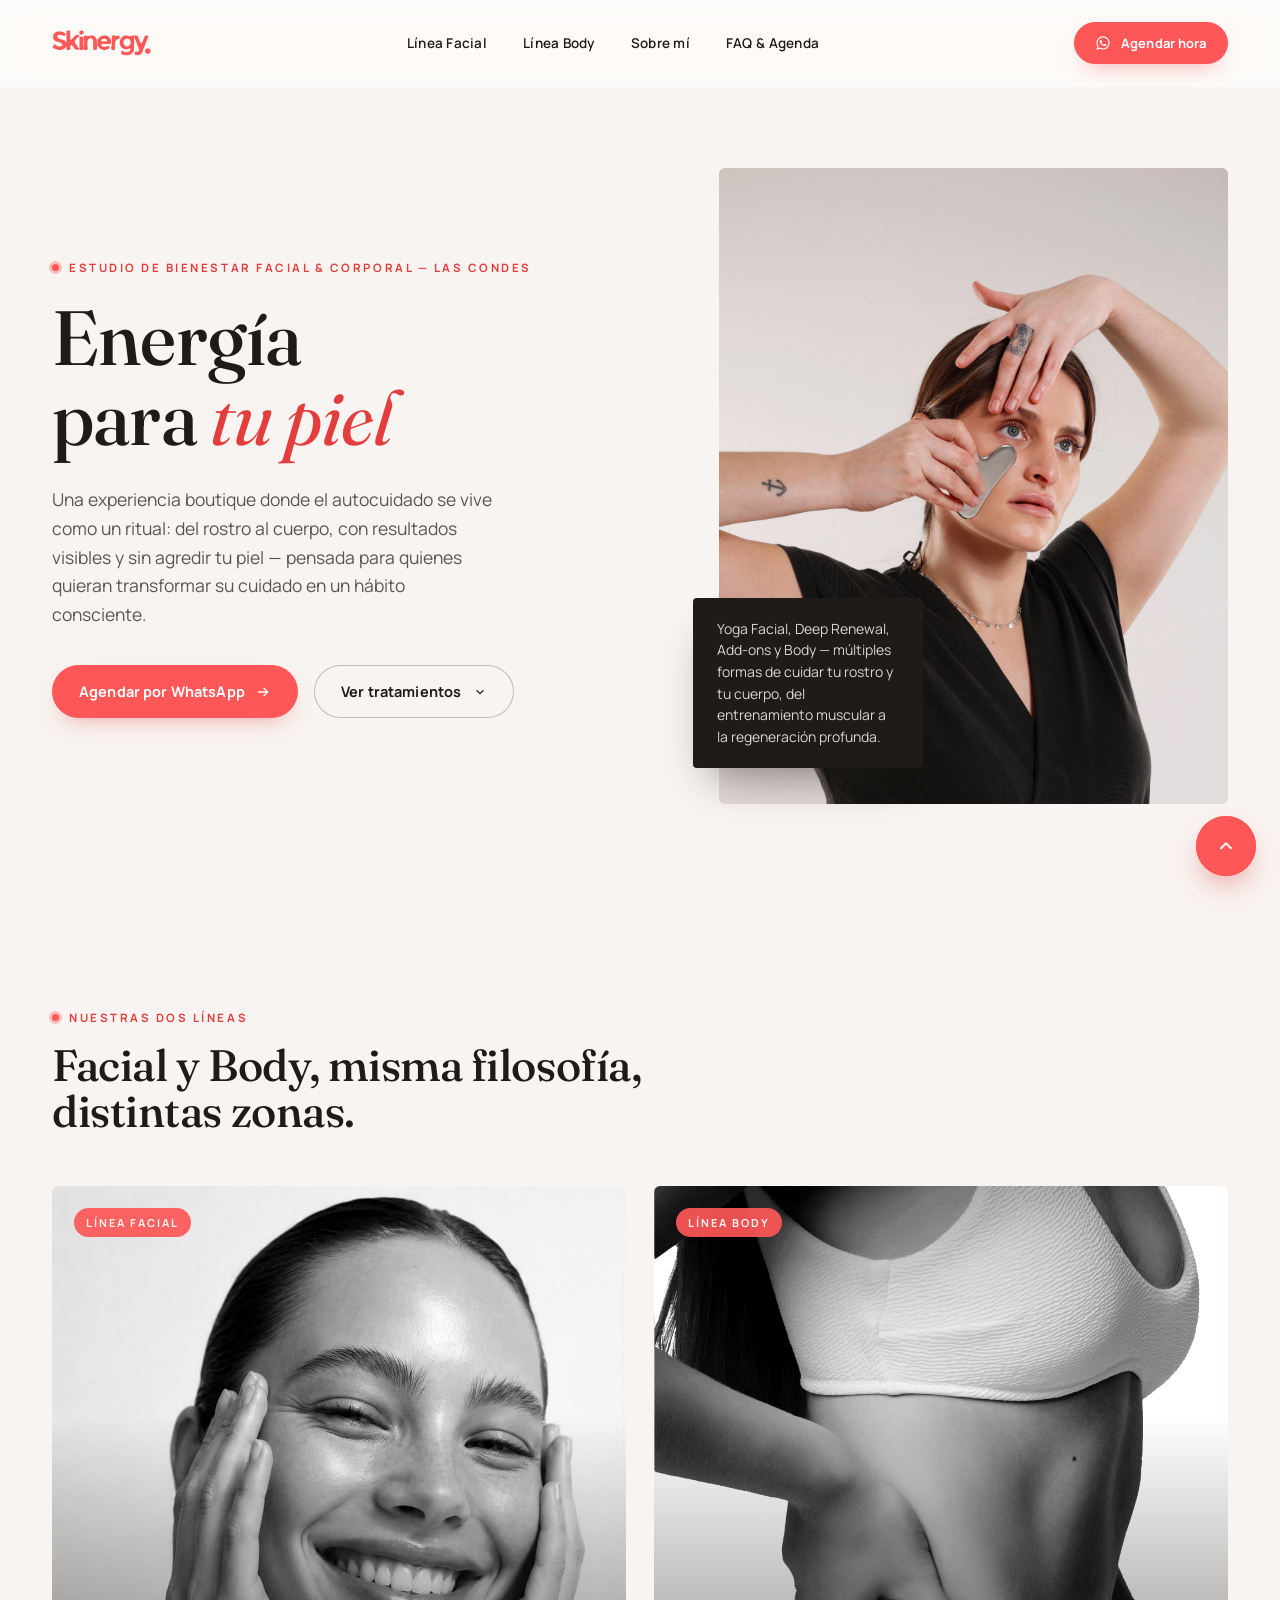
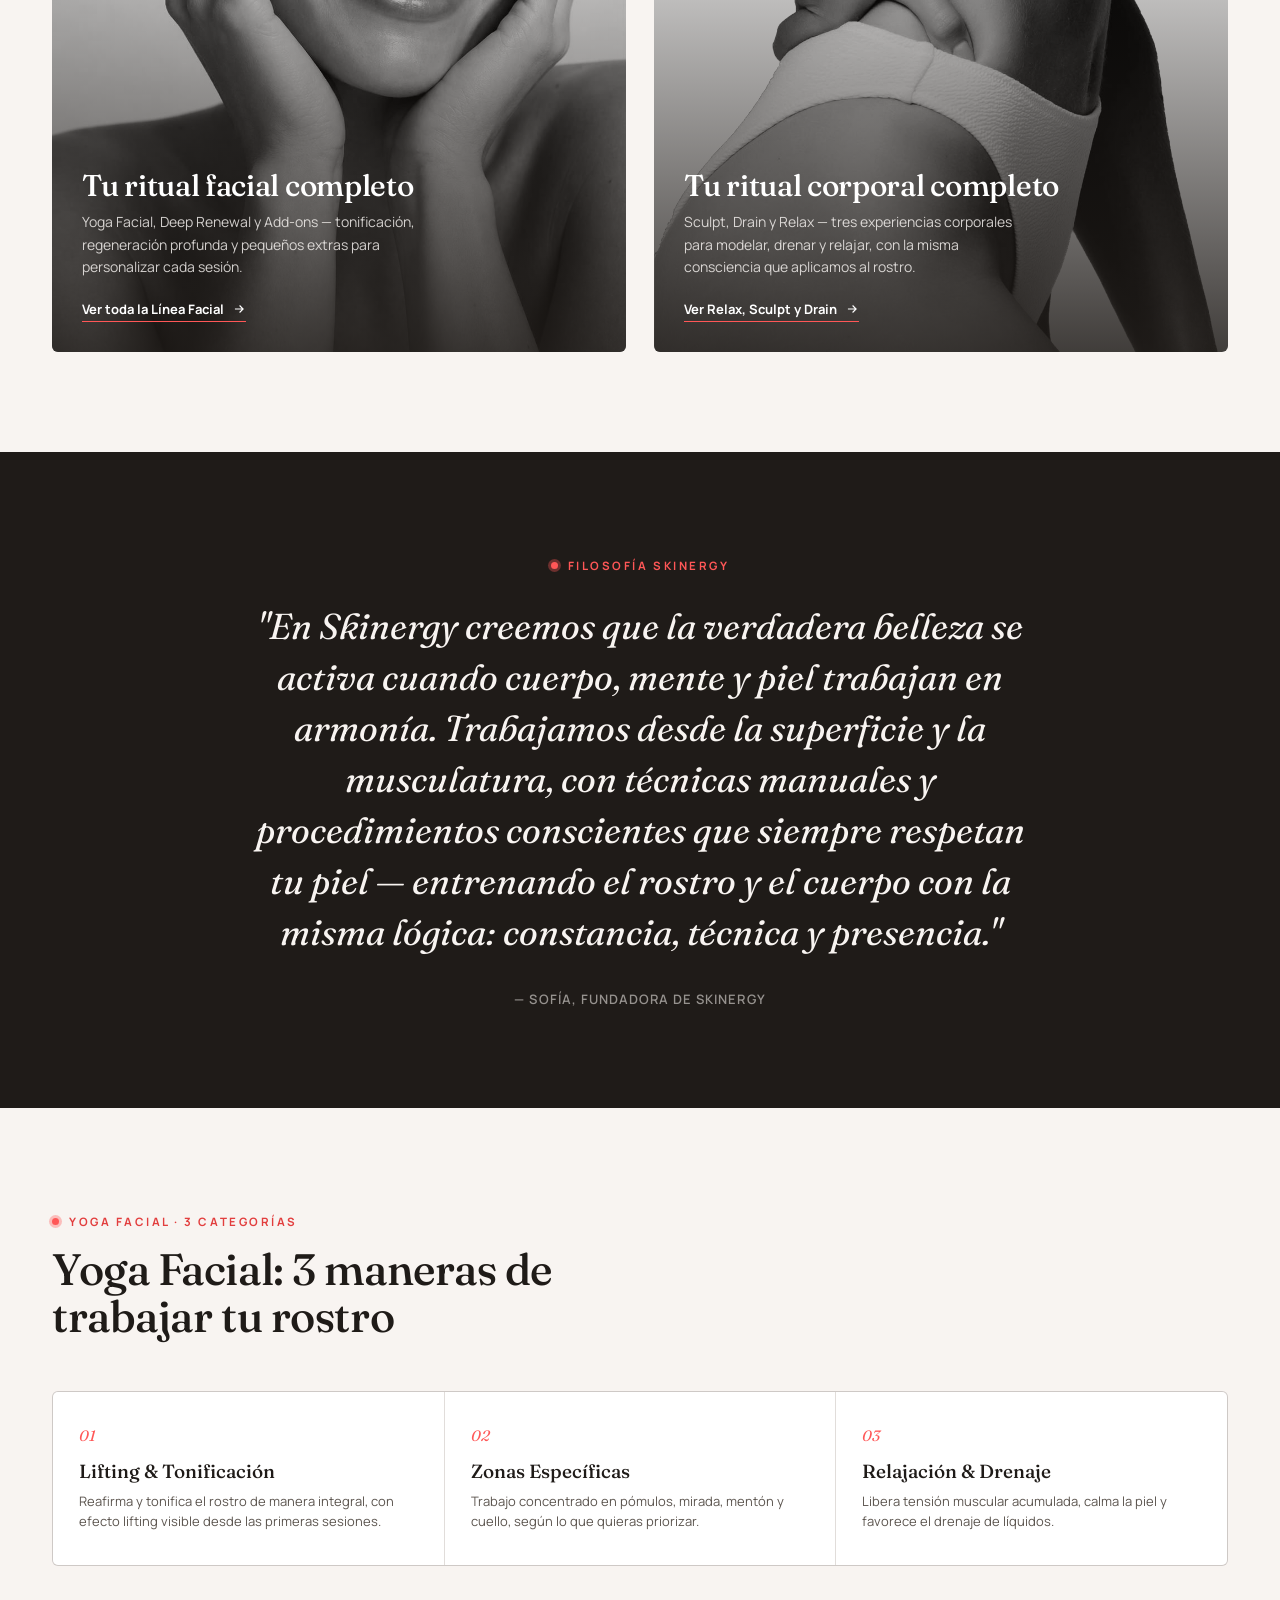
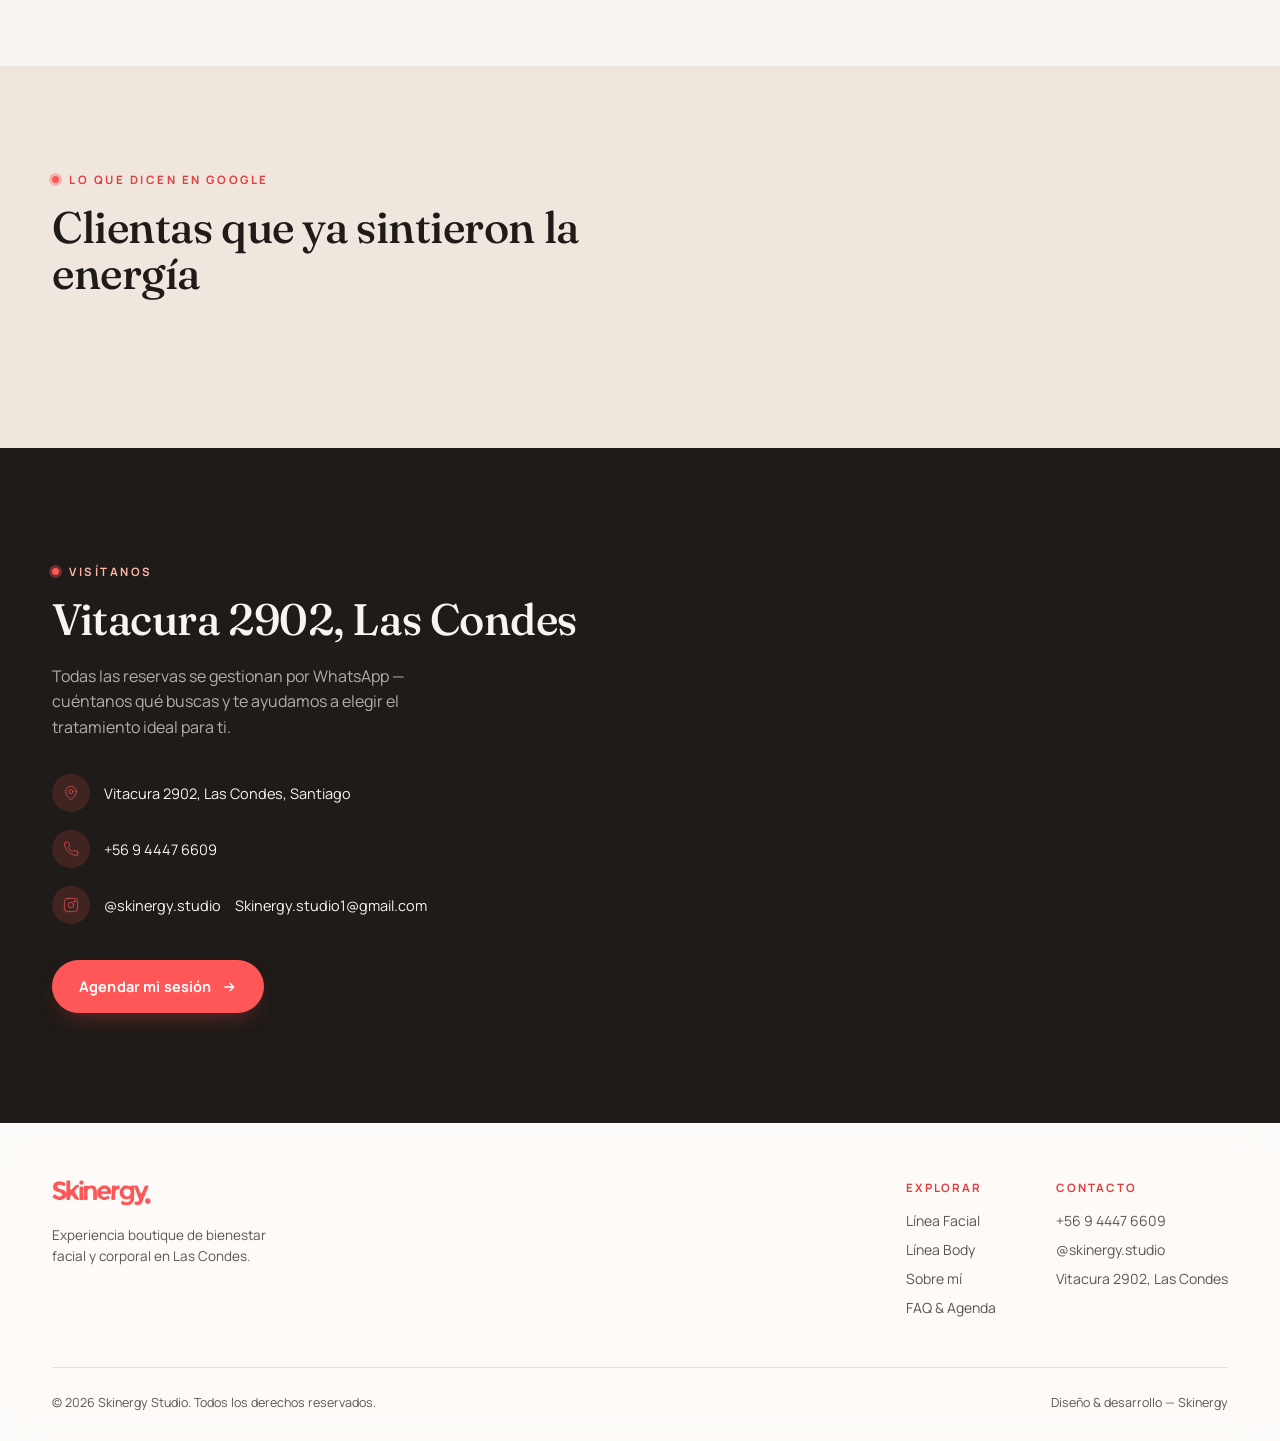
==== commit 994ae062: "Add files via upload" ====
--- a/index.html
+++ b/index.html
@@ -70,32 +70,9 @@
   .testi p{ font-size:15px; line-height:1.65; color:var(--ink); margin-bottom:20px; }
   .testi .who{ display:flex; align-items:center; gap:10px; font-size:13px; font-weight:700; color:var(--ink-soft); }
   .testi .who::before{ content:""; width:6px; height:6px; border-radius:50%; background:var(--coral); }
-
-  /* ---------- Glassmorphism (page-local cards) ---------- */
-  .hero-badge{ background:rgba(255,255,255,.6); backdrop-filter:blur(16px) saturate(180%); -webkit-backdrop-filter:blur(16px) saturate(180%); border:1px solid rgba(255,255,255,.8); box-shadow:0 24px 40px -18px rgba(31,27,24,.25); }
-  .hero-badge p{ color:var(--ink-soft); }
-
-  .cat, .testi{
-    background:rgba(255,255,255,.6);
-    backdrop-filter:blur(16px) saturate(180%); -webkit-backdrop-filter:blur(16px) saturate(180%);
-    border:1px solid rgba(255,255,255,.8);
-    will-change:transform;
-  }
-  .cat:hover, .testi:hover{
-    background:rgba(255,255,255,.8);
-    transform:translate3d(0,-8px,0) scale(1.01);
-    box-shadow:0 22px 40px -20px rgba(31,27,24,.28), 0 0 0 1px rgba(255,180,168,.4);
-    border-color:var(--coral-soft);
-  }
 </style>
 </head>
 <body>
-
-<div class="aurora" aria-hidden="true">
-  <span class="aurora-blob b1"></span>
-  <span class="aurora-blob b2"></span>
-  <span class="aurora-blob b3"></span>
-</div>
 
 <header id="siteHeader">
   <div class="wrap nav-row">
@@ -132,10 +109,10 @@
   <section class="hero">
     <div class="wrap hero-grid">
       <div>
-        <span class="load-reveal eyebrow">Estudio de bienestar facial &amp; corporal — Las Condes</span>
-        <h1 class="load-reveal">Energía<br>para <em>tu piel</em></h1>
-        <p class="load-reveal lead">Una experiencia boutique donde el autocuidado se vive como un ritual: del rostro al cuerpo, con resultados visibles y sin agredir tu piel — pensada para quienes quieran transformar su cuidado en un hábito consciente.</p>
-        <div class="load-reveal hero-ctas">
+        <span class="eyebrow">Estudio de bienestar facial &amp; corporal — Las Condes</span>
+        <h1>Energía<br>para <em>tu piel</em></h1>
+        <p class="lead">Una experiencia boutique donde el autocuidado se vive como un ritual: del rostro al cuerpo, con resultados visibles y sin agredir tu piel — pensada para quienes quieran transformar su cuidado en un hábito consciente.</p>
+        <div class="hero-ctas">
           <a class="btn" href="https://wa.me/56944476609?text=Hola%2C%20quiero%20agendar%20una%20sesi%C3%B3n%20en%20Skinergy" target="_blank" rel="noopener">
             Agendar por WhatsApp
             <svg viewBox="0 0 24 24" fill="none" stroke="currentColor" stroke-width="2"><path d="M5 12h14M13 6l6 6-6 6"/></svg>
@@ -153,7 +130,7 @@
         </div>
       </div>
 
-      <div class="hero-visual load-reveal">
+      <div class="hero-visual">
         <div class="hero-photo-frame">
           <img src="hero-gua-sha.jpg" alt="Tratamiento facial en Skinergy" loading="lazy">
           <svg class="breath-ring" viewBox="-160 -160 320 320" preserveAspectRatio="xMidYMid meet">
@@ -171,12 +148,12 @@
 
   <section id="lineas">
     <div class="wrap">
-      <div class="section-head reveal">
+      <div class="section-head">
         <span class="eyebrow">Nuestras dos líneas</span>
         <h2>Facial y Body, misma filosofía, distintas zonas.</h2>
       </div>
       <div class="lines">
-        <a class="line-card reveal reveal-rand" href="facial.html" aria-label="Explorar Línea Facial">
+        <a class="line-card" href="facial.html" aria-label="Explorar Línea Facial">
           <img src="cheeks-up.jpg" alt="Línea Facial Skinergy" loading="lazy">
           <span class="tag">Línea Facial</span>
           <div class="body">
@@ -187,7 +164,7 @@
             </span>
           </div>
         </a>
-        <a class="line-card reveal reveal-rand" href="body.html" aria-label="Explorar Línea Body">
+        <a class="line-card" href="body.html" aria-label="Explorar Línea Body">
           <img src="body-sculpt.jpg" alt="Línea Body Skinergy" loading="lazy">
           <span class="tag">Línea Body</span>
           <div class="body">
@@ -205,28 +182,28 @@
   <section class="quote-section">
     <div class="wrap quote-wrap">
       <span class="eyebrow">Filosofía Skinergy</span>
-      <blockquote class="reveal">"En Skinergy creemos que la verdadera belleza se activa cuando cuerpo, mente y piel trabajan en armonía. Trabajamos desde la superficie y la musculatura, con técnicas manuales y procedimientos conscientes que siempre respetan tu piel — entrenando el rostro y el cuerpo con la misma lógica: constancia, técnica y presencia."</blockquote>
+      <blockquote>"En Skinergy creemos que la verdadera belleza se activa cuando cuerpo, mente y piel trabajan en armonía. Trabajamos desde la superficie y la musculatura, con técnicas manuales y procedimientos conscientes que siempre respetan tu piel — entrenando el rostro y el cuerpo con la misma lógica: constancia, técnica y presencia."</blockquote>
       <p class="attribution">— Sofía, fundadora de Skinergy</p>
     </div>
   </section>
 
   <section>
     <div class="wrap">
-      <div class="section-head reveal">
+      <div class="section-head">
         <span class="eyebrow">Yoga Facial · 3 categorías</span>
         <h2>Yoga Facial: 3 maneras de trabajar tu rostro</h2>
       </div>
       <div class="categories">
-        <div class="cat reveal reveal-seq"><span class="n">01</span><h4>Lifting &amp; Tonificación</h4><p>Reafirma y tonifica el rostro de manera integral, con efecto lifting visible desde las primeras sesiones.</p></div>
-        <div class="cat reveal reveal-seq"><span class="n">02</span><h4>Zonas Específicas</h4><p>Trabajo concentrado en pómulos, mirada, mentón y cuello, según lo que quieras priorizar.</p></div>
-        <div class="cat reveal reveal-seq"><span class="n">03</span><h4>Relajación &amp; Drenaje</h4><p>Libera tensión muscular acumulada, calma la piel y favorece el drenaje de líquidos.</p></div>
-      </div>
-    </div>
-  </section>
-
-  <section>
+        <div class="cat"><span class="n">01</span><h4>Lifting &amp; Tonificación</h4><p>Reafirma y tonifica el rostro de manera integral, con efecto lifting visible desde las primeras sesiones.</p></div>
+        <div class="cat"><span class="n">02</span><h4>Zonas Específicas</h4><p>Trabajo concentrado en pómulos, mirada, mentón y cuello, según lo que quieras priorizar.</p></div>
+        <div class="cat"><span class="n">03</span><h4>Relajación &amp; Drenaje</h4><p>Libera tensión muscular acumulada, calma la piel y favorece el drenaje de líquidos.</p></div>
+      </div>
+    </div>
+  </section>
+
+  <section style="background:var(--cream-warm);">
     <div class="wrap">
-      <div class="section-head reveal">
+      <div class="section-head">
         <span class="eyebrow">Lo que dicen en Google</span>
         <h2>Clientas que ya sintieron la energía</h2>
       </div>
@@ -239,10 +216,10 @@
   <section class="contact-band">
     <div class="wrap contact-grid">
       <div>
-        <span class="reveal eyebrow on-dark">Visítanos</span>
-        <h2 class="reveal">Vitacura 2902, Las Condes</h2>
-        <p class="reveal lead">Todas las reservas se gestionan por WhatsApp — cuéntanos qué buscas y te ayudamos a elegir el tratamiento ideal para ti.</p>
-        <div class="info-list reveal">
+        <span class="eyebrow on-dark">Visítanos</span>
+        <h2>Vitacura 2902, Las Condes</h2>
+        <p class="lead">Todas las reservas se gestionan por WhatsApp — cuéntanos qué buscas y te ayudamos a elegir el tratamiento ideal para ti.</p>
+        <div class="info-list">
           <div class="info-row">
             <span class="ico"><svg viewBox="0 0 24 24" fill="none" stroke-linecap="round" stroke-linejoin="round"><path d="M20 10c0 6-8 12-8 12s-8-6-8-12a8 8 0 0 1 16 0Z"/><circle cx="12" cy="10" r="3"/></svg></span>
             <span>Vitacura 2902, Las Condes, Santiago</span>
@@ -257,12 +234,12 @@
           <a href="mailto:Skinergy.studio1@gmail.com">Skinergy.studio1@gmail.com</a>
           </div>
         </div>
-        <a class="btn reveal" href="https://wa.me/56944476609?text=Hola%2C%20quiero%20agendar%20una%20sesi%C3%B3n%20en%20Skinergy" target="_blank" rel="noopener">
+        <a class="btn" href="https://wa.me/56944476609?text=Hola%2C%20quiero%20agendar%20una%20sesi%C3%B3n%20en%20Skinergy" target="_blank" rel="noopener">
           Agendar mi sesión
           <svg viewBox="0 0 24 24" fill="none" stroke="currentColor" stroke-width="2"><path d="M5 12h14M13 6l6 6-6 6"/></svg>
         </a>
       </div>
-      <div class="map-frame reveal">
+      <div class="map-frame">
         <iframe src="https://www.google.com/maps?q=Skinergy+-+Energ%C3%ADa+para+tu+piel&ll=-33.4123653,-70.6027542&z=17&output=embed" width="100%" height="100%" style="border:0;" loading="lazy" referrerpolicy="no-referrer-when-downgrade" title="Estudio Skinergy — Av. Vitacura 2902, Las Condes"></iframe>
       </div>
     </div>
@@ -316,5 +293,6 @@
 </div>
 
 <script src="script.js"></script>
+<script type="module" src="https://static.cloudflareinsights.com/beacon.min.js/v4513226cdae34746b4dedf0b4dfa099e1781791509496" integrity="sha512-ZE9pZaUXND66v380QUtch/5sE9tPFh2zg45pR2PB0CVkCtOREv2AJKkSidISWkysEuQ0EH8faUU5du78bx87UQ==" data-cf-beacon='{"version":"2024.11.0","token":"b25b561191c4422dade6b86a6d923d34","r":1}' crossorigin="anonymous"></script>
 </body>
 </html>
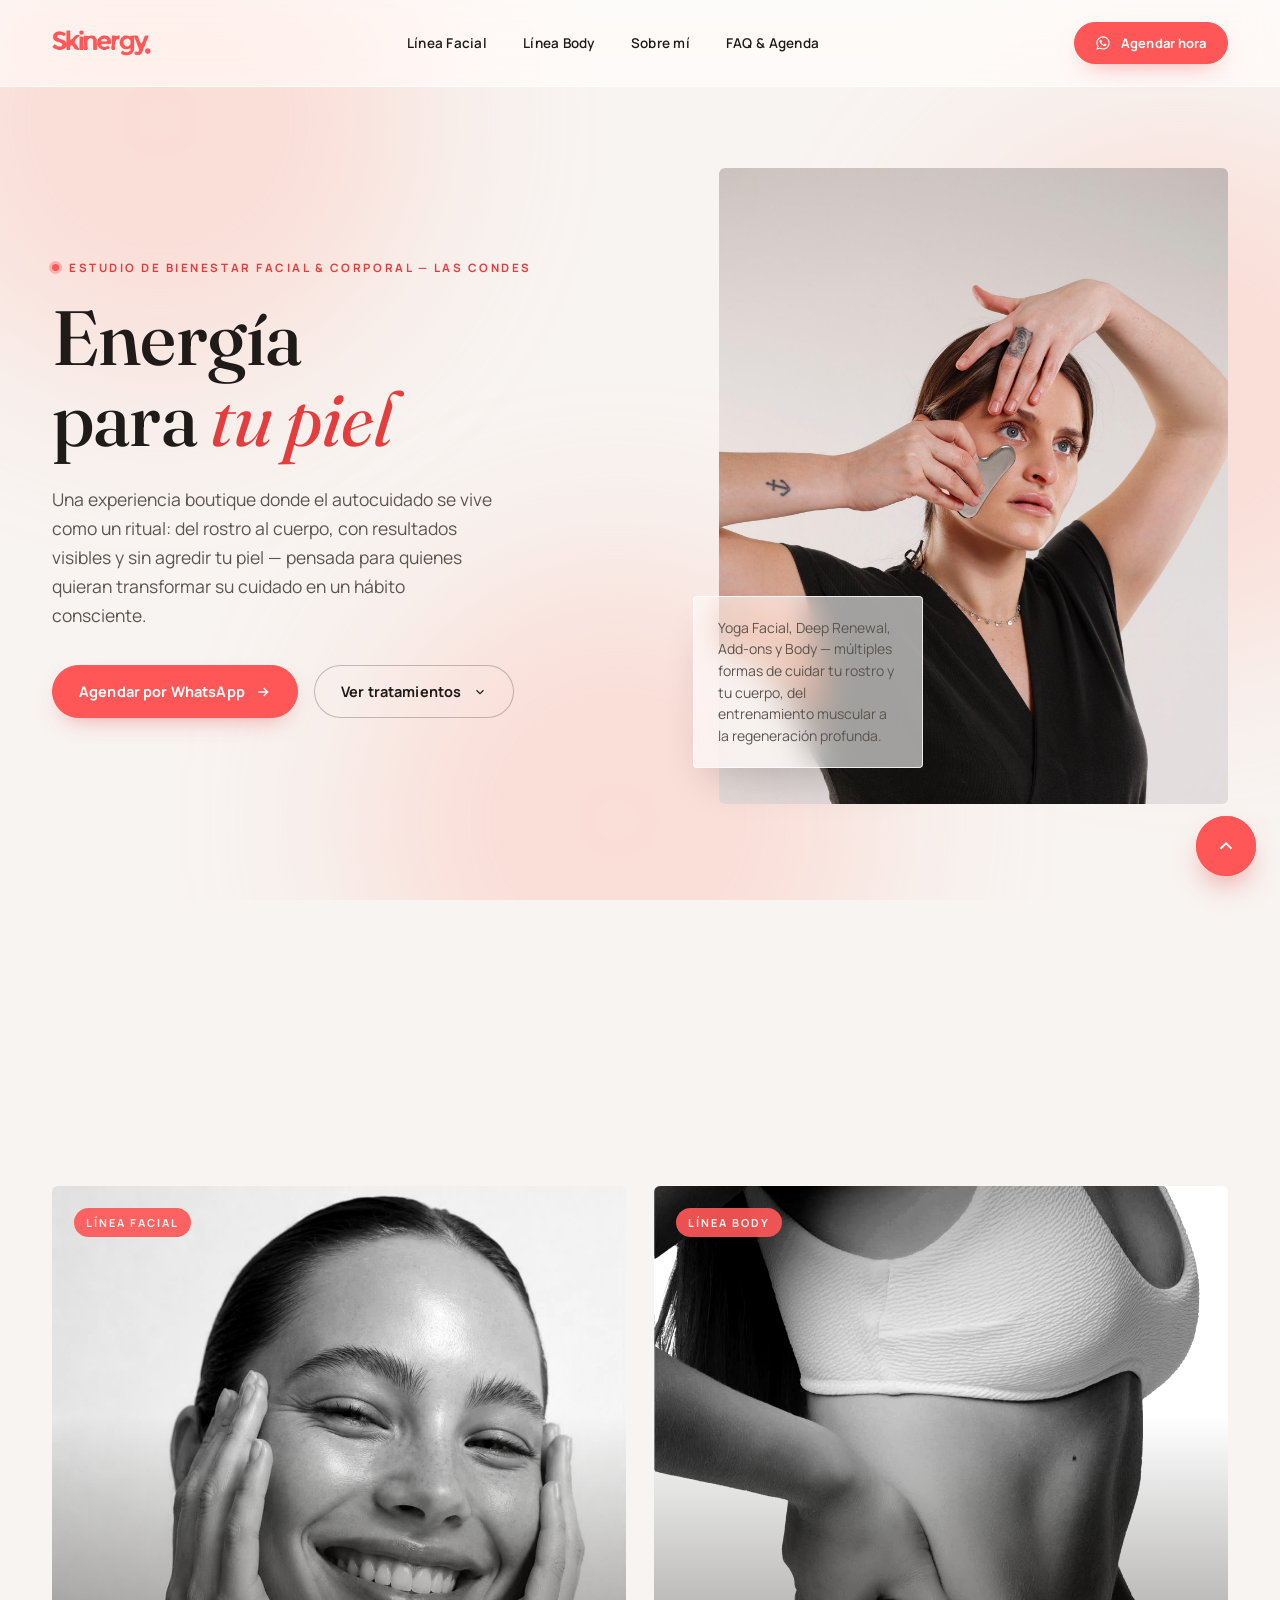
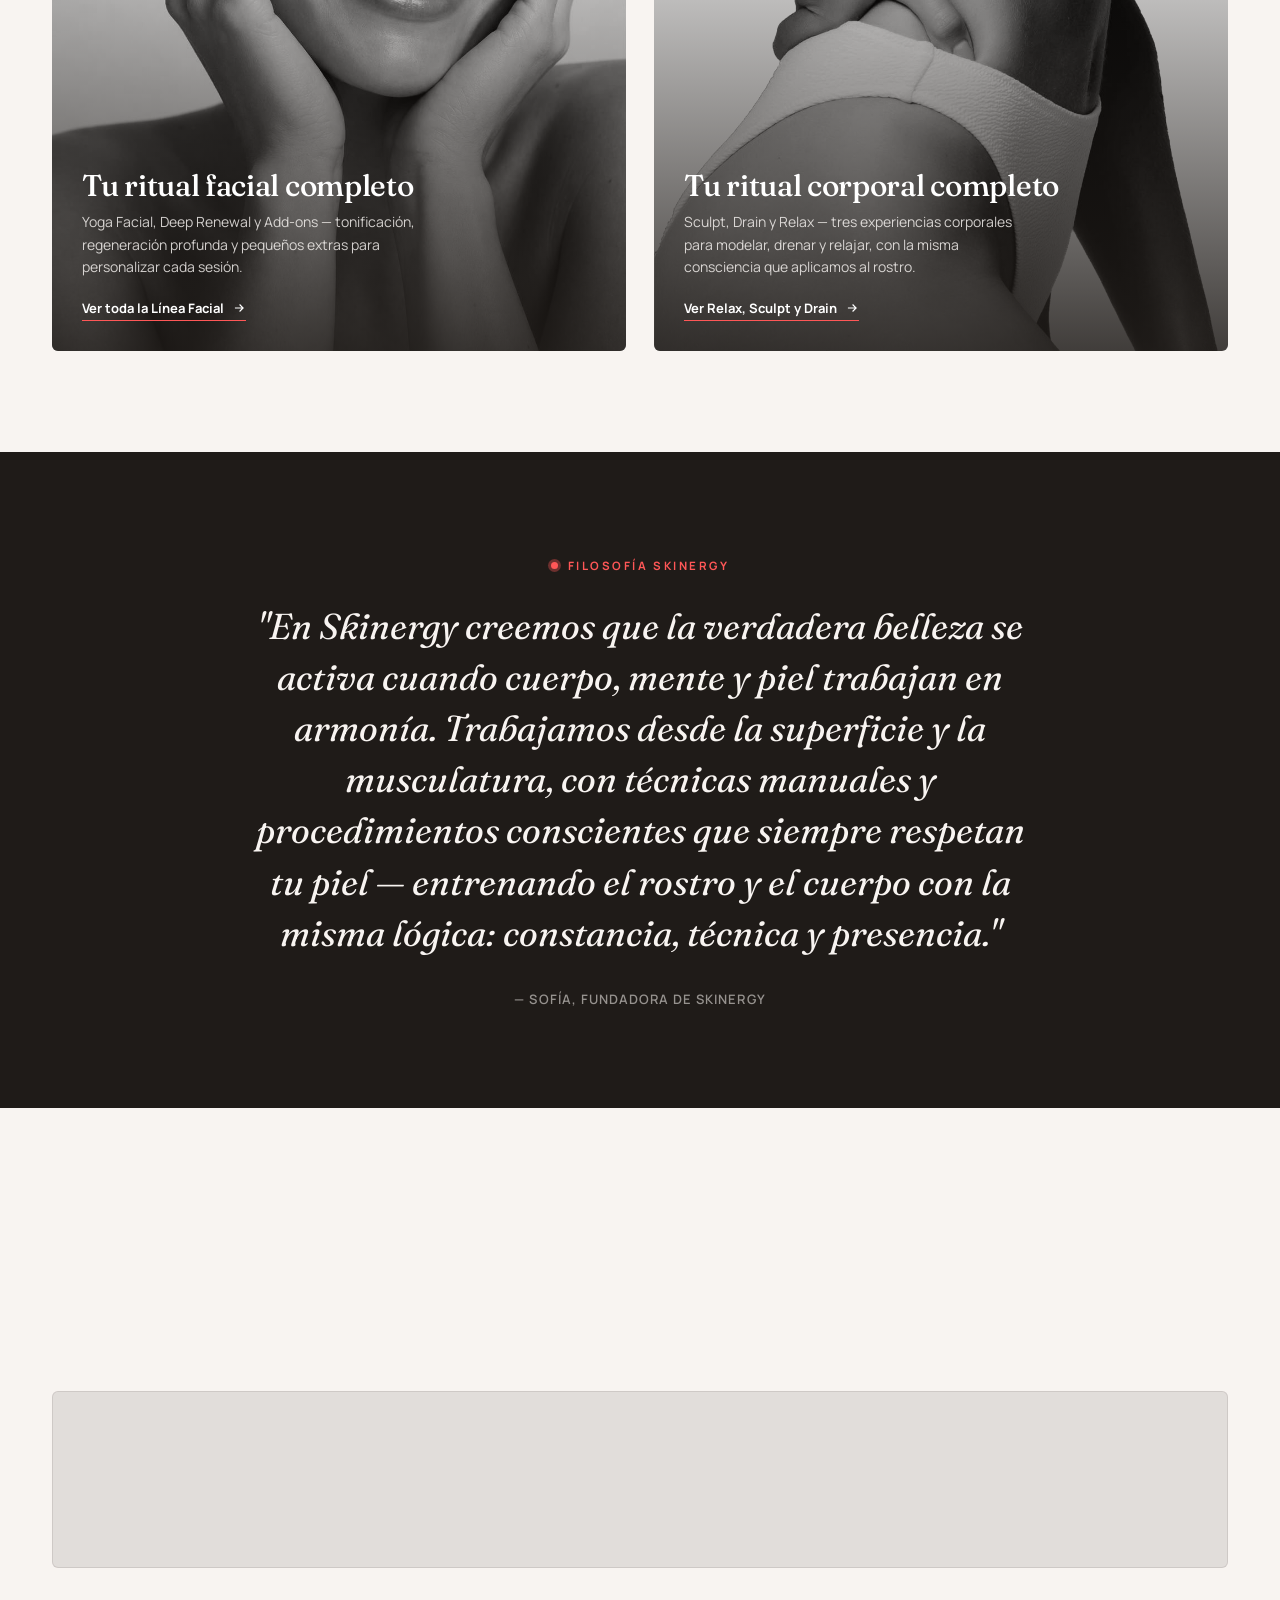
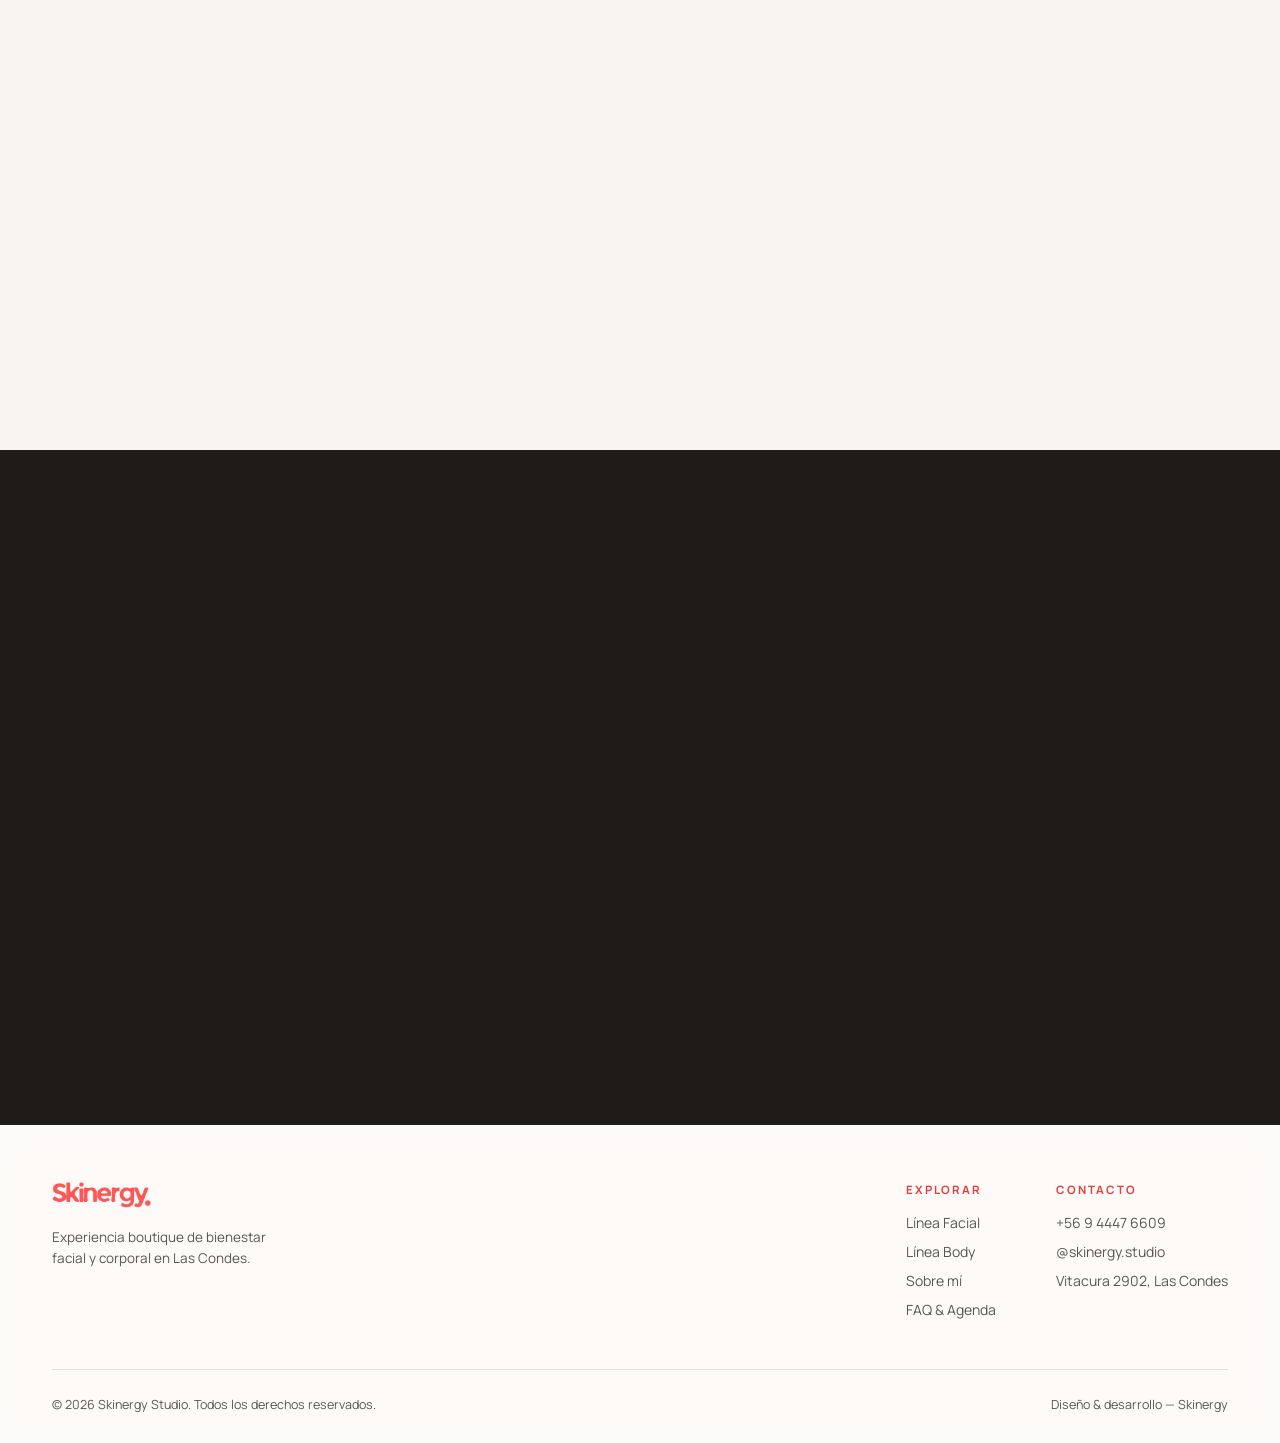
==== commit 15040c92: "Add files via upload" ====
--- a/index.html
+++ b/index.html
@@ -70,9 +70,32 @@
   .testi p{ font-size:15px; line-height:1.65; color:var(--ink); margin-bottom:20px; }
   .testi .who{ display:flex; align-items:center; gap:10px; font-size:13px; font-weight:700; color:var(--ink-soft); }
   .testi .who::before{ content:""; width:6px; height:6px; border-radius:50%; background:var(--coral); }
+
+  /* ---------- Glassmorphism (page-local cards) ---------- */
+  .hero-badge{ background:rgba(255,255,255,.6); backdrop-filter:blur(16px) saturate(180%); -webkit-backdrop-filter:blur(16px) saturate(180%); border:1px solid rgba(255,255,255,.8); box-shadow:0 24px 40px -18px rgba(31,27,24,.25); }
+  .hero-badge p{ color:var(--ink-soft); }
+
+  .cat, .testi{
+    background:rgba(255,255,255,.6);
+    backdrop-filter:blur(16px) saturate(180%); -webkit-backdrop-filter:blur(16px) saturate(180%);
+    border:1px solid rgba(255,255,255,.8);
+    will-change:transform;
+  }
+  .cat:hover, .testi:hover{
+    background:rgba(255,255,255,.8);
+    transform:translate3d(0,-8px,0) scale(1.01);
+    box-shadow:0 22px 40px -20px rgba(31,27,24,.28), 0 0 0 1px rgba(255,180,168,.4);
+    border-color:var(--coral-soft);
+  }
 </style>
 </head>
 <body>
+
+<div class="aurora" aria-hidden="true">
+  <span class="aurora-blob b1"></span>
+  <span class="aurora-blob b2"></span>
+  <span class="aurora-blob b3"></span>
+</div>
 
 <header id="siteHeader">
   <div class="wrap nav-row">
@@ -109,10 +132,10 @@
   <section class="hero">
     <div class="wrap hero-grid">
       <div>
-        <span class="eyebrow">Estudio de bienestar facial &amp; corporal — Las Condes</span>
-        <h1>Energía<br>para <em>tu piel</em></h1>
-        <p class="lead">Una experiencia boutique donde el autocuidado se vive como un ritual: del rostro al cuerpo, con resultados visibles y sin agredir tu piel — pensada para quienes quieran transformar su cuidado en un hábito consciente.</p>
-        <div class="hero-ctas">
+        <span class="load-reveal eyebrow">Estudio de bienestar facial &amp; corporal — Las Condes</span>
+        <h1 class="load-reveal">Energía<br>para <em>tu piel</em></h1>
+        <p class="load-reveal lead">Una experiencia boutique donde el autocuidado se vive como un ritual: del rostro al cuerpo, con resultados visibles y sin agredir tu piel — pensada para quienes quieran transformar su cuidado en un hábito consciente.</p>
+        <div class="load-reveal hero-ctas">
           <a class="btn" href="https://wa.me/56944476609?text=Hola%2C%20quiero%20agendar%20una%20sesi%C3%B3n%20en%20Skinergy" target="_blank" rel="noopener">
             Agendar por WhatsApp
             <svg viewBox="0 0 24 24" fill="none" stroke="currentColor" stroke-width="2"><path d="M5 12h14M13 6l6 6-6 6"/></svg>
@@ -130,7 +153,7 @@
         </div>
       </div>
 
-      <div class="hero-visual">
+      <div class="hero-visual load-reveal">
         <div class="hero-photo-frame">
           <img src="hero-gua-sha.jpg" alt="Tratamiento facial en Skinergy" loading="lazy">
           <svg class="breath-ring" viewBox="-160 -160 320 320" preserveAspectRatio="xMidYMid meet">
@@ -148,12 +171,12 @@
 
   <section id="lineas">
     <div class="wrap">
-      <div class="section-head">
+      <div class="section-head reveal">
         <span class="eyebrow">Nuestras dos líneas</span>
         <h2>Facial y Body, misma filosofía, distintas zonas.</h2>
       </div>
       <div class="lines">
-        <a class="line-card" href="facial.html" aria-label="Explorar Línea Facial">
+        <a class="line-card reveal reveal-rand" href="facial.html" aria-label="Explorar Línea Facial">
           <img src="cheeks-up.jpg" alt="Línea Facial Skinergy" loading="lazy">
           <span class="tag">Línea Facial</span>
           <div class="body">
@@ -164,7 +187,7 @@
             </span>
           </div>
         </a>
-        <a class="line-card" href="body.html" aria-label="Explorar Línea Body">
+        <a class="line-card reveal reveal-rand" href="body.html" aria-label="Explorar Línea Body">
           <img src="body-sculpt.jpg" alt="Línea Body Skinergy" loading="lazy">
           <span class="tag">Línea Body</span>
           <div class="body">
@@ -182,28 +205,28 @@
   <section class="quote-section">
     <div class="wrap quote-wrap">
       <span class="eyebrow">Filosofía Skinergy</span>
-      <blockquote>"En Skinergy creemos que la verdadera belleza se activa cuando cuerpo, mente y piel trabajan en armonía. Trabajamos desde la superficie y la musculatura, con técnicas manuales y procedimientos conscientes que siempre respetan tu piel — entrenando el rostro y el cuerpo con la misma lógica: constancia, técnica y presencia."</blockquote>
+      <blockquote class="reveal">"En Skinergy creemos que la verdadera belleza se activa cuando cuerpo, mente y piel trabajan en armonía. Trabajamos desde la superficie y la musculatura, con técnicas manuales y procedimientos conscientes que siempre respetan tu piel — entrenando el rostro y el cuerpo con la misma lógica: constancia, técnica y presencia."</blockquote>
       <p class="attribution">— Sofía, fundadora de Skinergy</p>
     </div>
   </section>
 
   <section>
     <div class="wrap">
-      <div class="section-head">
+      <div class="section-head reveal">
         <span class="eyebrow">Yoga Facial · 3 categorías</span>
         <h2>Yoga Facial: 3 maneras de trabajar tu rostro</h2>
       </div>
       <div class="categories">
-        <div class="cat"><span class="n">01</span><h4>Lifting &amp; Tonificación</h4><p>Reafirma y tonifica el rostro de manera integral, con efecto lifting visible desde las primeras sesiones.</p></div>
-        <div class="cat"><span class="n">02</span><h4>Zonas Específicas</h4><p>Trabajo concentrado en pómulos, mirada, mentón y cuello, según lo que quieras priorizar.</p></div>
-        <div class="cat"><span class="n">03</span><h4>Relajación &amp; Drenaje</h4><p>Libera tensión muscular acumulada, calma la piel y favorece el drenaje de líquidos.</p></div>
-      </div>
-    </div>
-  </section>
-
-  <section style="background:var(--cream-warm);">
+        <div class="cat reveal reveal-seq"><span class="n">01</span><h4>Lifting &amp; Tonificación</h4><p>Reafirma y tonifica el rostro de manera integral, con efecto lifting visible desde las primeras sesiones.</p></div>
+        <div class="cat reveal reveal-seq"><span class="n">02</span><h4>Zonas Específicas</h4><p>Trabajo concentrado en pómulos, mirada, mentón y cuello, según lo que quieras priorizar.</p></div>
+        <div class="cat reveal reveal-seq"><span class="n">03</span><h4>Relajación &amp; Drenaje</h4><p>Libera tensión muscular acumulada, calma la piel y favorece el drenaje de líquidos.</p></div>
+      </div>
+    </div>
+  </section>
+
+  <section>
     <div class="wrap">
-      <div class="section-head">
+      <div class="section-head reveal">
         <span class="eyebrow">Lo que dicen en Google</span>
         <h2>Clientas que ya sintieron la energía</h2>
       </div>
@@ -216,10 +239,10 @@
   <section class="contact-band">
     <div class="wrap contact-grid">
       <div>
-        <span class="eyebrow on-dark">Visítanos</span>
-        <h2>Vitacura 2902, Las Condes</h2>
-        <p class="lead">Todas las reservas se gestionan por WhatsApp — cuéntanos qué buscas y te ayudamos a elegir el tratamiento ideal para ti.</p>
-        <div class="info-list">
+        <span class="reveal eyebrow on-dark">Visítanos</span>
+        <h2 class="reveal">Vitacura 2902, Las Condes</h2>
+        <p class="reveal lead">Todas las reservas se gestionan por WhatsApp — cuéntanos qué buscas y te ayudamos a elegir el tratamiento ideal para ti.</p>
+        <div class="info-list reveal">
           <div class="info-row">
             <span class="ico"><svg viewBox="0 0 24 24" fill="none" stroke-linecap="round" stroke-linejoin="round"><path d="M20 10c0 6-8 12-8 12s-8-6-8-12a8 8 0 0 1 16 0Z"/><circle cx="12" cy="10" r="3"/></svg></span>
             <span>Vitacura 2902, Las Condes, Santiago</span>
@@ -234,12 +257,12 @@
           <a href="mailto:Skinergy.studio1@gmail.com">Skinergy.studio1@gmail.com</a>
           </div>
         </div>
-        <a class="btn" href="https://wa.me/56944476609?text=Hola%2C%20quiero%20agendar%20una%20sesi%C3%B3n%20en%20Skinergy" target="_blank" rel="noopener">
+        <a class="btn reveal" href="https://wa.me/56944476609?text=Hola%2C%20quiero%20agendar%20una%20sesi%C3%B3n%20en%20Skinergy" target="_blank" rel="noopener">
           Agendar mi sesión
           <svg viewBox="0 0 24 24" fill="none" stroke="currentColor" stroke-width="2"><path d="M5 12h14M13 6l6 6-6 6"/></svg>
         </a>
       </div>
-      <div class="map-frame">
+      <div class="map-frame reveal">
         <iframe src="https://www.google.com/maps?q=Skinergy+-+Energ%C3%ADa+para+tu+piel&ll=-33.4123653,-70.6027542&z=17&output=embed" width="100%" height="100%" style="border:0;" loading="lazy" referrerpolicy="no-referrer-when-downgrade" title="Estudio Skinergy — Av. Vitacura 2902, Las Condes"></iframe>
       </div>
     </div>
@@ -293,6 +316,5 @@
 </div>
 
 <script src="script.js"></script>
-<script type="module" src="https://static.cloudflareinsights.com/beacon.min.js/v4513226cdae34746b4dedf0b4dfa099e1781791509496" integrity="sha512-ZE9pZaUXND66v380QUtch/5sE9tPFh2zg45pR2PB0CVkCtOREv2AJKkSidISWkysEuQ0EH8faUU5du78bx87UQ==" data-cf-beacon='{"version":"2024.11.0","token":"b25b561191c4422dade6b86a6d923d34","r":1}' crossorigin="anonymous"></script>
 </body>
 </html>
--- a/styles.css
+++ b/styles.css
@@ -253,15 +253,15 @@
 .section-head p.sub{ margin-top:16px; color:var(--ink-soft); font-size:15.5px; line-height:1.65; max-width:560px; }
 .reveal, .load-reveal{
   opacity:0;
-  transform:translate3d(0,24px,0) scale(.94);
-  filter:blur(8px);
-  transition:opacity 1s var(--ease), transform 1s var(--ease), filter 1s var(--ease);
+  transform:translate3d(0,14px,0) scale(.98);
+  filter:blur(2.5px);
+  transition:opacity .75s var(--ease), transform .75s var(--ease), filter .75s var(--ease);
   will-change:opacity, transform, filter;
 }
 .reveal.in, .load-reveal.in{ opacity:1; transform:none; filter:blur(0); }
 
 .reveal-rand{
-  transform:translate3d(0,22px,0) scale(.9) rotate(var(--rot, 0deg));
+  transform:translate3d(0,12px,0) scale(.96) rotate(var(--rot, 0deg));
 }
 .reveal-rand.in{ transform:none; }
 
@@ -307,8 +307,8 @@
 .treat-card:hover{ border-color:var(--coral-soft); transform:translate3d(0,-8px,0) scale(1.01); box-shadow:0 22px 40px -20px rgba(31,27,24,.28), 0 0 0 1px rgba(255,180,168,.4); }
 .treat-card .photo{ margin:-26px -24px 20px; aspect-ratio:3/4; overflow:hidden; border-radius:6px 6px 0 0; }
 .treat-card .photo img{ width:100%; height:100%; object-fit:cover; filter:grayscale(1) contrast(1.05); transition:transform 1.1s var(--ease), filter 1.1s var(--ease); }
-img[loading="lazy"]{ opacity:0; transition:opacity .6s var(--ease); }
-img[loading="lazy"].img-loaded{ opacity:1; }
+img[loading="lazy"]{ opacity:0; transform:scale(1.045); transition:opacity .9s var(--ease), transform 1.3s var(--ease); }
+img[loading="lazy"].img-loaded{ opacity:1; transform:scale(1); }
 .treat-card:hover .photo img{ transform:scale(1.06); filter:grayscale(0) contrast(1.02) saturate(1.05); }
 .treat-card .price-row{ display:flex; align-items:baseline; gap:8px; margin-bottom:2px; }
 .treat-card .price{ font-family:'Fraunces',serif; font-size:21px; color:var(--coral-deep); font-weight:500; }
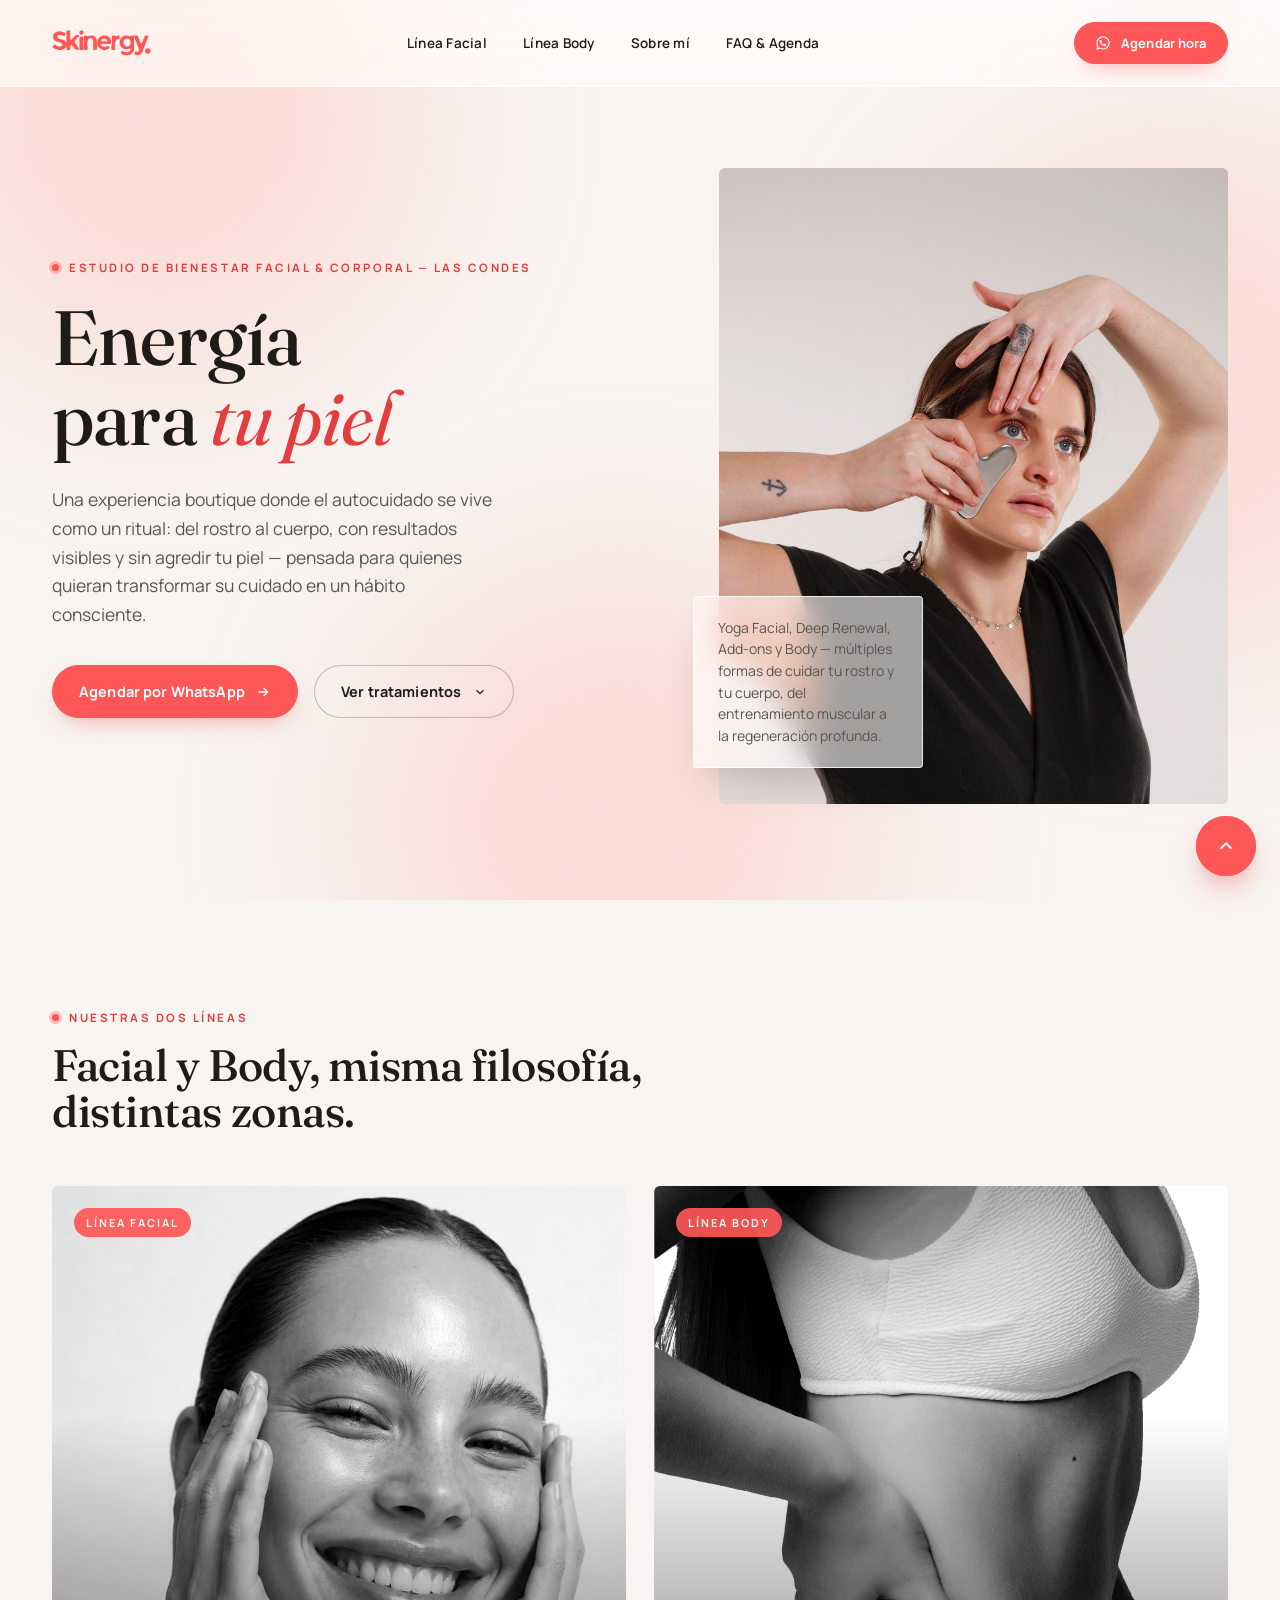
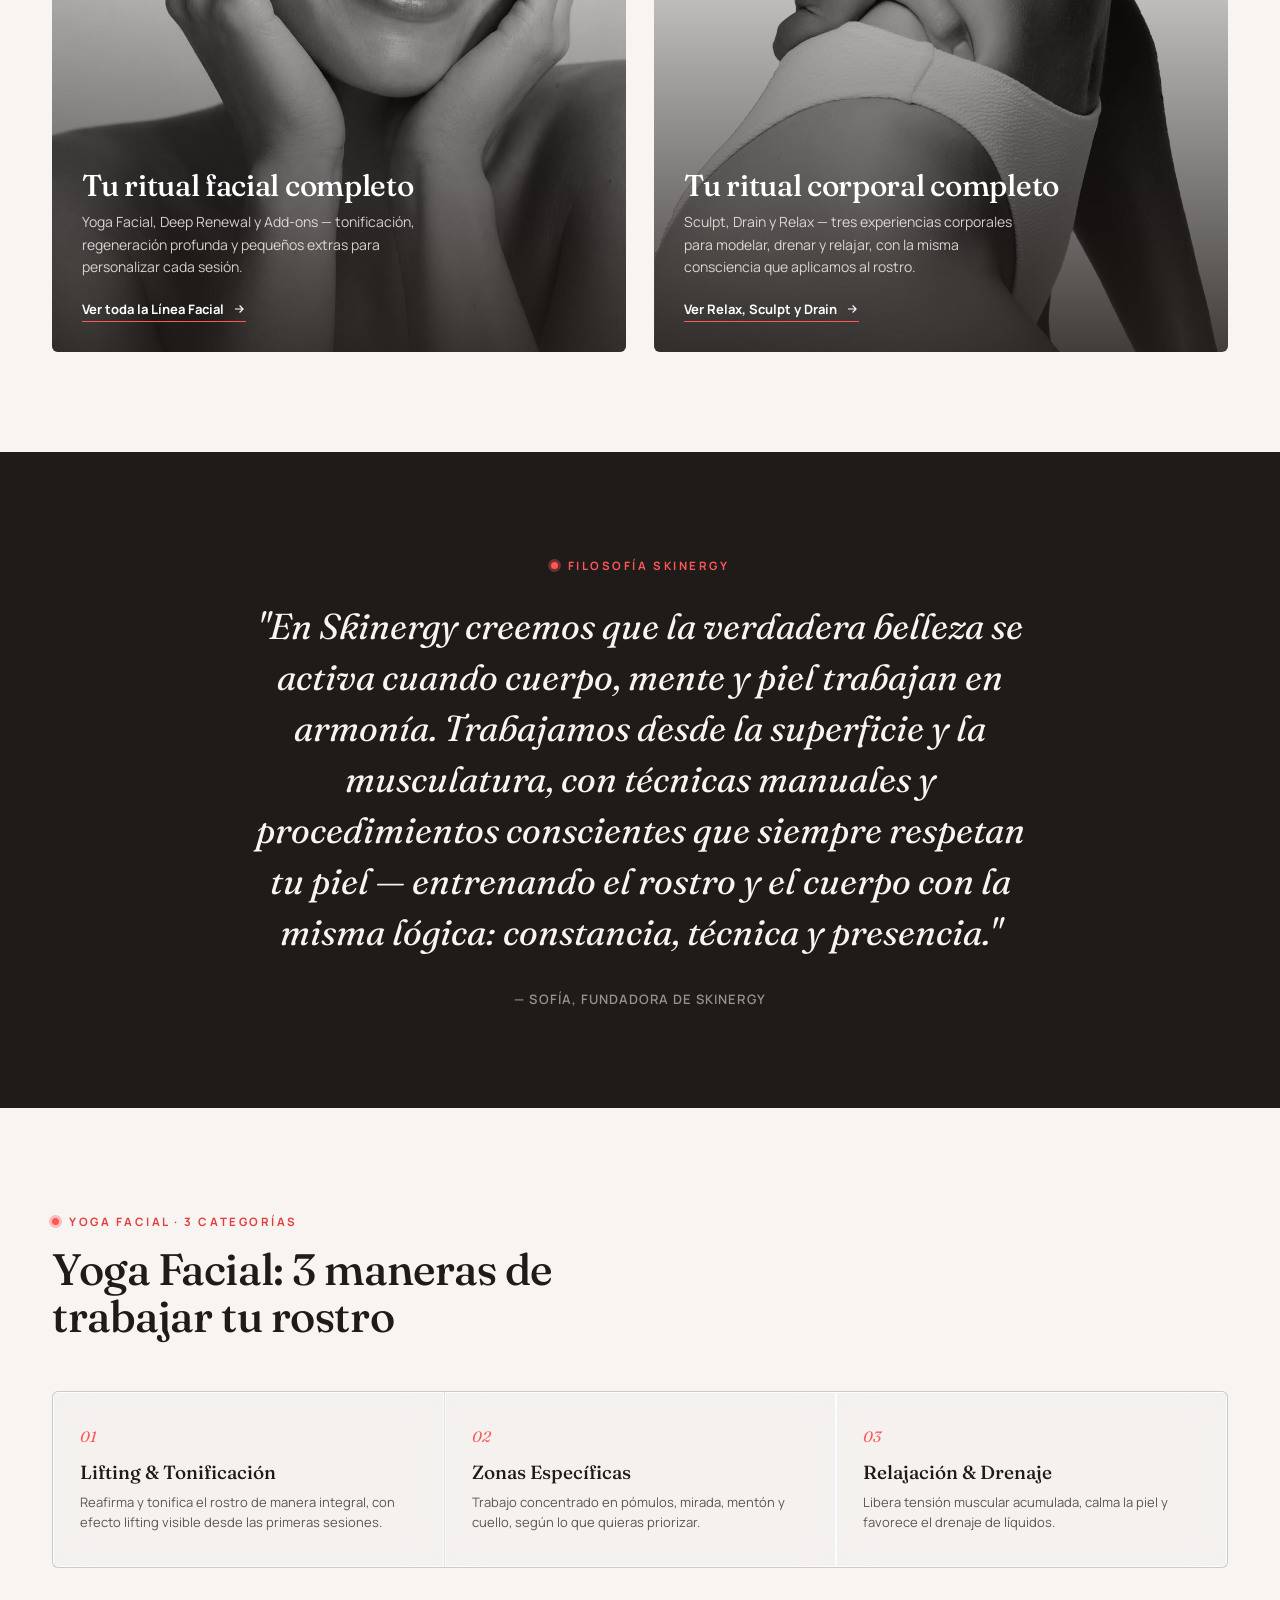
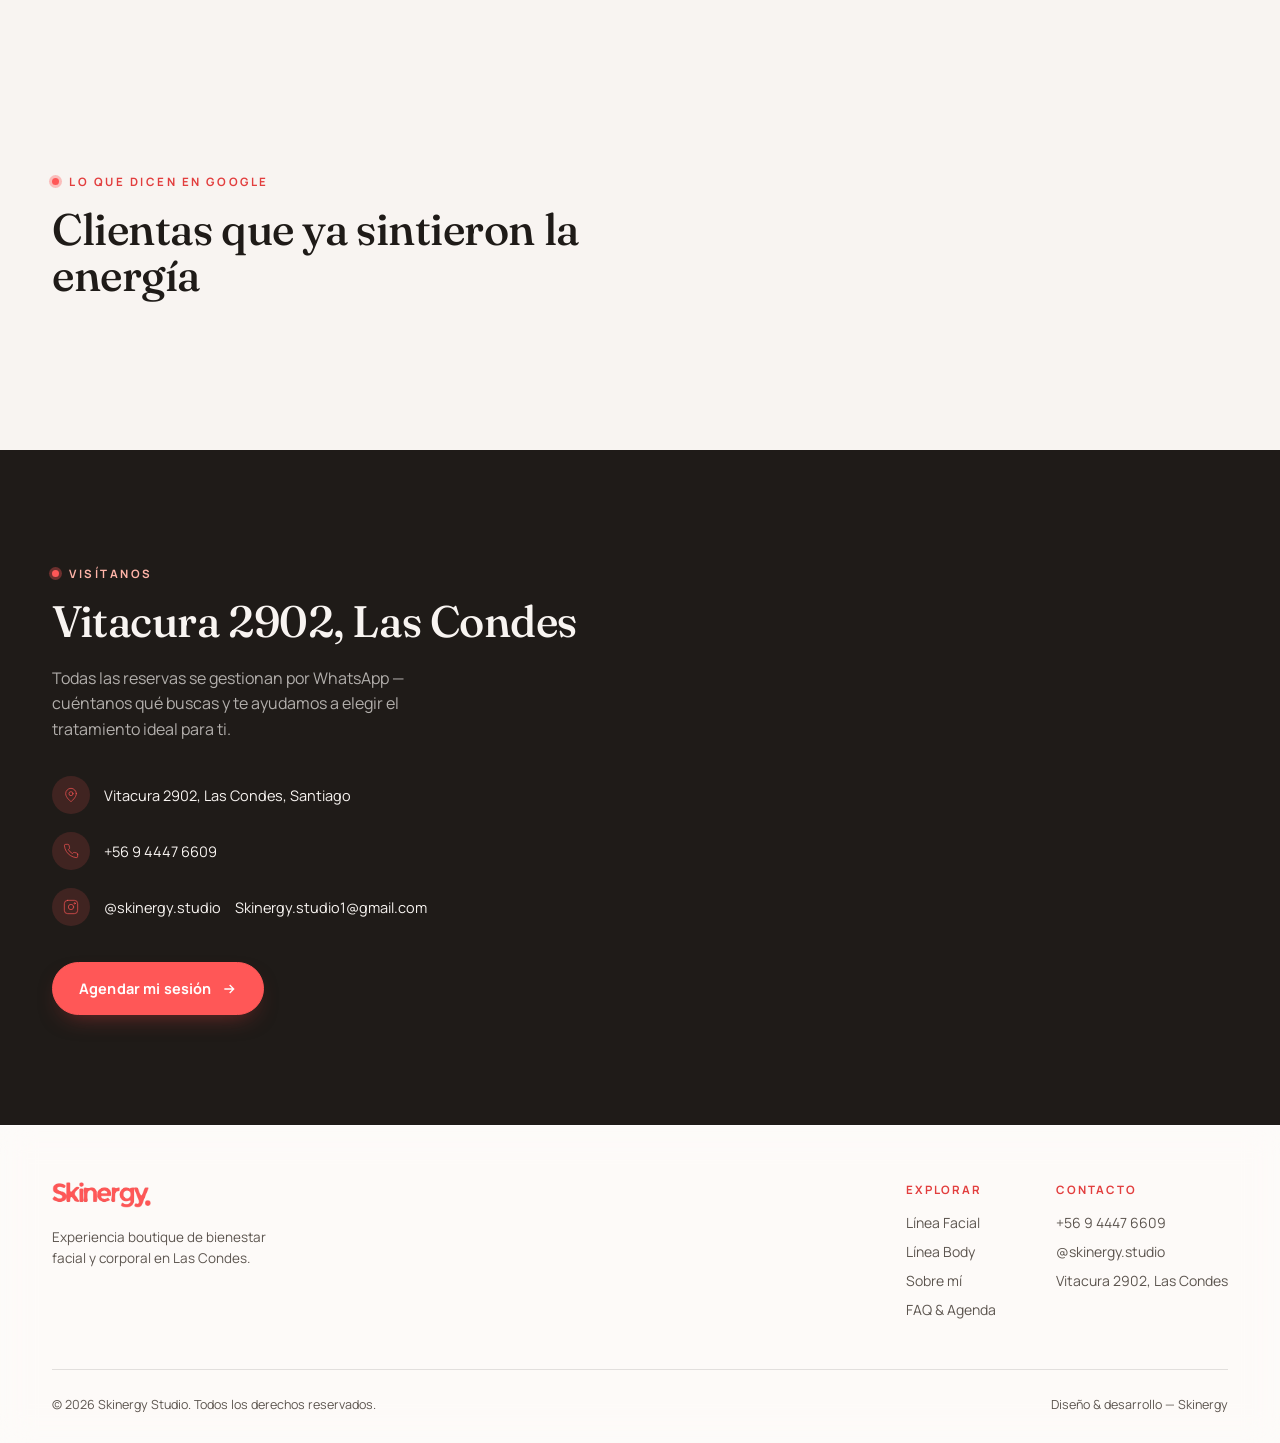
==== commit 2feacd62: "Add files via upload" ====
--- a/index.html
+++ b/index.html
@@ -132,10 +132,10 @@
   <section class="hero">
     <div class="wrap hero-grid">
       <div>
-        <span class="load-reveal eyebrow">Estudio de bienestar facial &amp; corporal — Las Condes</span>
-        <h1 class="load-reveal">Energía<br>para <em>tu piel</em></h1>
-        <p class="load-reveal lead">Una experiencia boutique donde el autocuidado se vive como un ritual: del rostro al cuerpo, con resultados visibles y sin agredir tu piel — pensada para quienes quieran transformar su cuidado en un hábito consciente.</p>
-        <div class="load-reveal hero-ctas">
+        <span class="eyebrow">Estudio de bienestar facial &amp; corporal — Las Condes</span>
+        <h1>Energía<br>para <em>tu piel</em></h1>
+        <p class="lead">Una experiencia boutique donde el autocuidado se vive como un ritual: del rostro al cuerpo, con resultados visibles y sin agredir tu piel — pensada para quienes quieran transformar su cuidado en un hábito consciente.</p>
+        <div class="hero-ctas">
           <a class="btn" href="https://wa.me/56944476609?text=Hola%2C%20quiero%20agendar%20una%20sesi%C3%B3n%20en%20Skinergy" target="_blank" rel="noopener">
             Agendar por WhatsApp
             <svg viewBox="0 0 24 24" fill="none" stroke="currentColor" stroke-width="2"><path d="M5 12h14M13 6l6 6-6 6"/></svg>
@@ -153,7 +153,7 @@
         </div>
       </div>
 
-      <div class="hero-visual load-reveal">
+      <div class="hero-visual">
         <div class="hero-photo-frame">
           <img src="hero-gua-sha.jpg" alt="Tratamiento facial en Skinergy" loading="lazy">
           <svg class="breath-ring" viewBox="-160 -160 320 320" preserveAspectRatio="xMidYMid meet">
@@ -171,12 +171,12 @@
 
   <section id="lineas">
     <div class="wrap">
-      <div class="section-head reveal">
+      <div class="section-head">
         <span class="eyebrow">Nuestras dos líneas</span>
         <h2>Facial y Body, misma filosofía, distintas zonas.</h2>
       </div>
       <div class="lines">
-        <a class="line-card reveal reveal-rand" href="facial.html" aria-label="Explorar Línea Facial">
+        <a class="line-card" href="facial.html" aria-label="Explorar Línea Facial">
           <img src="cheeks-up.jpg" alt="Línea Facial Skinergy" loading="lazy">
           <span class="tag">Línea Facial</span>
           <div class="body">
@@ -187,7 +187,7 @@
             </span>
           </div>
         </a>
-        <a class="line-card reveal reveal-rand" href="body.html" aria-label="Explorar Línea Body">
+        <a class="line-card" href="body.html" aria-label="Explorar Línea Body">
           <img src="body-sculpt.jpg" alt="Línea Body Skinergy" loading="lazy">
           <span class="tag">Línea Body</span>
           <div class="body">
@@ -205,28 +205,28 @@
   <section class="quote-section">
     <div class="wrap quote-wrap">
       <span class="eyebrow">Filosofía Skinergy</span>
-      <blockquote class="reveal">"En Skinergy creemos que la verdadera belleza se activa cuando cuerpo, mente y piel trabajan en armonía. Trabajamos desde la superficie y la musculatura, con técnicas manuales y procedimientos conscientes que siempre respetan tu piel — entrenando el rostro y el cuerpo con la misma lógica: constancia, técnica y presencia."</blockquote>
+      <blockquote>"En Skinergy creemos que la verdadera belleza se activa cuando cuerpo, mente y piel trabajan en armonía. Trabajamos desde la superficie y la musculatura, con técnicas manuales y procedimientos conscientes que siempre respetan tu piel — entrenando el rostro y el cuerpo con la misma lógica: constancia, técnica y presencia."</blockquote>
       <p class="attribution">— Sofía, fundadora de Skinergy</p>
     </div>
   </section>
 
   <section>
     <div class="wrap">
-      <div class="section-head reveal">
+      <div class="section-head">
         <span class="eyebrow">Yoga Facial · 3 categorías</span>
         <h2>Yoga Facial: 3 maneras de trabajar tu rostro</h2>
       </div>
       <div class="categories">
-        <div class="cat reveal reveal-seq"><span class="n">01</span><h4>Lifting &amp; Tonificación</h4><p>Reafirma y tonifica el rostro de manera integral, con efecto lifting visible desde las primeras sesiones.</p></div>
-        <div class="cat reveal reveal-seq"><span class="n">02</span><h4>Zonas Específicas</h4><p>Trabajo concentrado en pómulos, mirada, mentón y cuello, según lo que quieras priorizar.</p></div>
-        <div class="cat reveal reveal-seq"><span class="n">03</span><h4>Relajación &amp; Drenaje</h4><p>Libera tensión muscular acumulada, calma la piel y favorece el drenaje de líquidos.</p></div>
+        <div class="cat"><span class="n">01</span><h4>Lifting &amp; Tonificación</h4><p>Reafirma y tonifica el rostro de manera integral, con efecto lifting visible desde las primeras sesiones.</p></div>
+        <div class="cat"><span class="n">02</span><h4>Zonas Específicas</h4><p>Trabajo concentrado en pómulos, mirada, mentón y cuello, según lo que quieras priorizar.</p></div>
+        <div class="cat"><span class="n">03</span><h4>Relajación &amp; Drenaje</h4><p>Libera tensión muscular acumulada, calma la piel y favorece el drenaje de líquidos.</p></div>
       </div>
     </div>
   </section>
 
   <section>
     <div class="wrap">
-      <div class="section-head reveal">
+      <div class="section-head">
         <span class="eyebrow">Lo que dicen en Google</span>
         <h2>Clientas que ya sintieron la energía</h2>
       </div>
@@ -239,10 +239,10 @@
   <section class="contact-band">
     <div class="wrap contact-grid">
       <div>
-        <span class="reveal eyebrow on-dark">Visítanos</span>
-        <h2 class="reveal">Vitacura 2902, Las Condes</h2>
-        <p class="reveal lead">Todas las reservas se gestionan por WhatsApp — cuéntanos qué buscas y te ayudamos a elegir el tratamiento ideal para ti.</p>
-        <div class="info-list reveal">
+        <span class="eyebrow on-dark">Visítanos</span>
+        <h2>Vitacura 2902, Las Condes</h2>
+        <p class="lead">Todas las reservas se gestionan por WhatsApp — cuéntanos qué buscas y te ayudamos a elegir el tratamiento ideal para ti.</p>
+        <div class="info-list">
           <div class="info-row">
             <span class="ico"><svg viewBox="0 0 24 24" fill="none" stroke-linecap="round" stroke-linejoin="round"><path d="M20 10c0 6-8 12-8 12s-8-6-8-12a8 8 0 0 1 16 0Z"/><circle cx="12" cy="10" r="3"/></svg></span>
             <span>Vitacura 2902, Las Condes, Santiago</span>
@@ -257,12 +257,12 @@
           <a href="mailto:Skinergy.studio1@gmail.com">Skinergy.studio1@gmail.com</a>
           </div>
         </div>
-        <a class="btn reveal" href="https://wa.me/56944476609?text=Hola%2C%20quiero%20agendar%20una%20sesi%C3%B3n%20en%20Skinergy" target="_blank" rel="noopener">
+        <a class="btn" href="https://wa.me/56944476609?text=Hola%2C%20quiero%20agendar%20una%20sesi%C3%B3n%20en%20Skinergy" target="_blank" rel="noopener">
           Agendar mi sesión
           <svg viewBox="0 0 24 24" fill="none" stroke="currentColor" stroke-width="2"><path d="M5 12h14M13 6l6 6-6 6"/></svg>
         </a>
       </div>
-      <div class="map-frame reveal">
+      <div class="map-frame">
         <iframe src="https://www.google.com/maps?q=Skinergy+-+Energ%C3%ADa+para+tu+piel&ll=-33.4123653,-70.6027542&z=17&output=embed" width="100%" height="100%" style="border:0;" loading="lazy" referrerpolicy="no-referrer-when-downgrade" title="Estudio Skinergy — Av. Vitacura 2902, Las Condes"></iframe>
       </div>
     </div>
--- a/styles.css
+++ b/styles.css
@@ -307,8 +307,7 @@
 .treat-card:hover{ border-color:var(--coral-soft); transform:translate3d(0,-8px,0) scale(1.01); box-shadow:0 22px 40px -20px rgba(31,27,24,.28), 0 0 0 1px rgba(255,180,168,.4); }
 .treat-card .photo{ margin:-26px -24px 20px; aspect-ratio:3/4; overflow:hidden; border-radius:6px 6px 0 0; }
 .treat-card .photo img{ width:100%; height:100%; object-fit:cover; filter:grayscale(1) contrast(1.05); transition:transform 1.1s var(--ease), filter 1.1s var(--ease); }
-img[loading="lazy"]{ opacity:0; transform:scale(1.045); transition:opacity .9s var(--ease), transform 1.3s var(--ease); }
-img[loading="lazy"].img-loaded{ opacity:1; transform:scale(1); }
+img[loading="lazy"]{ opacity:1; }
 .treat-card:hover .photo img{ transform:scale(1.06); filter:grayscale(0) contrast(1.02) saturate(1.05); }
 .treat-card .price-row{ display:flex; align-items:baseline; gap:8px; margin-bottom:2px; }
 .treat-card .price{ font-family:'Fraunces',serif; font-size:21px; color:var(--coral-deep); font-weight:500; }
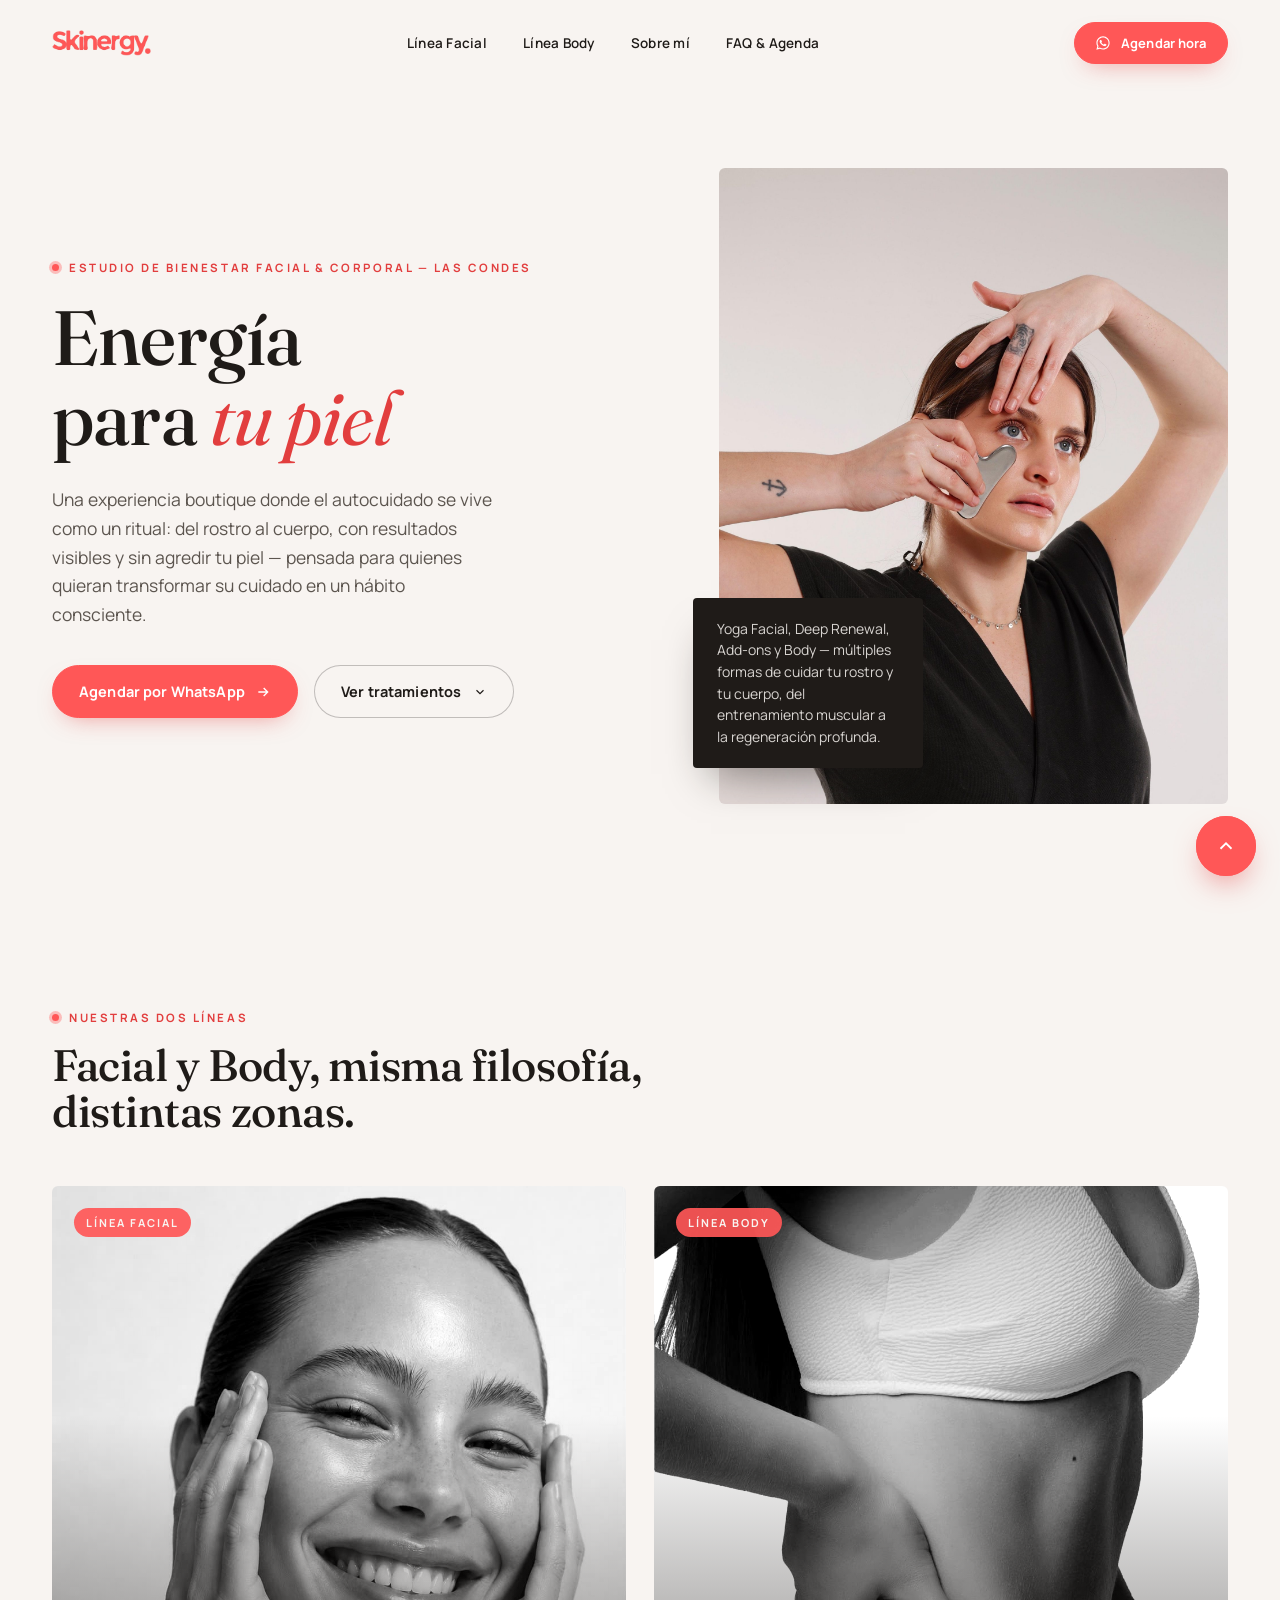
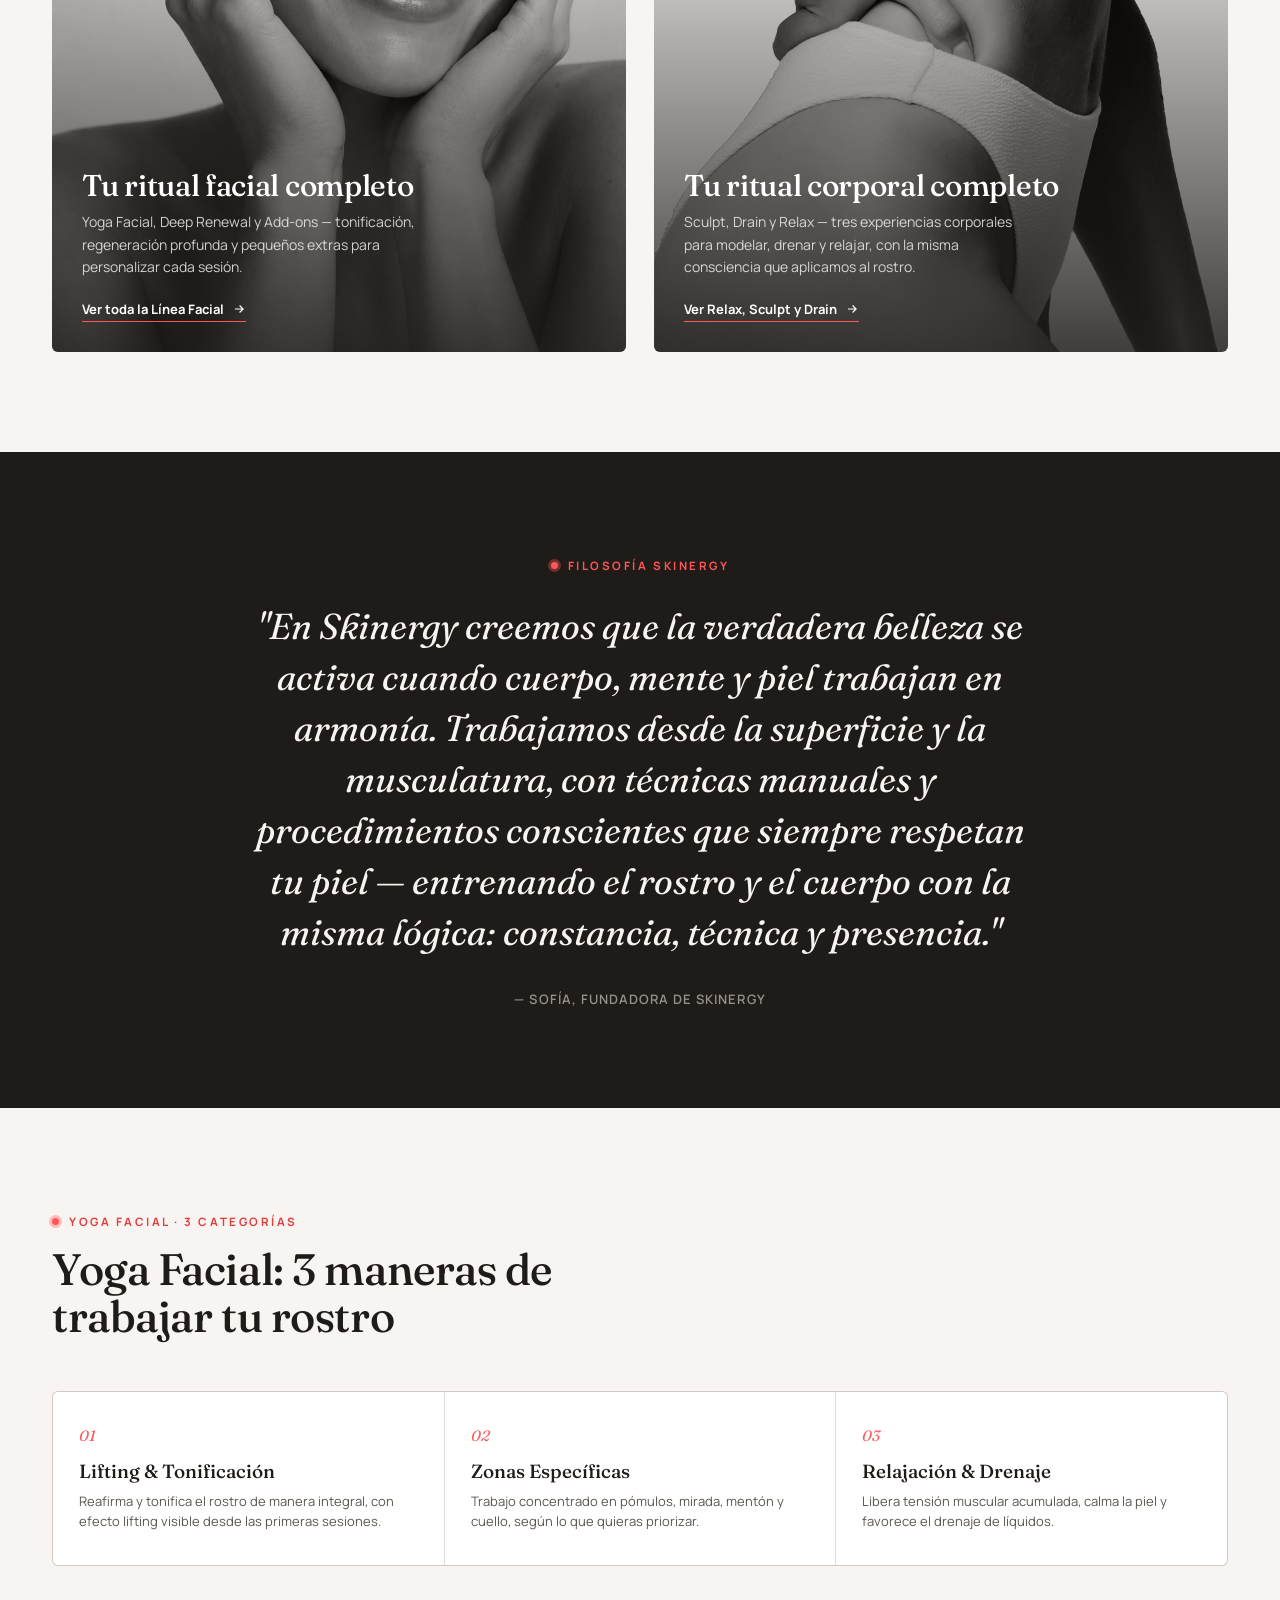
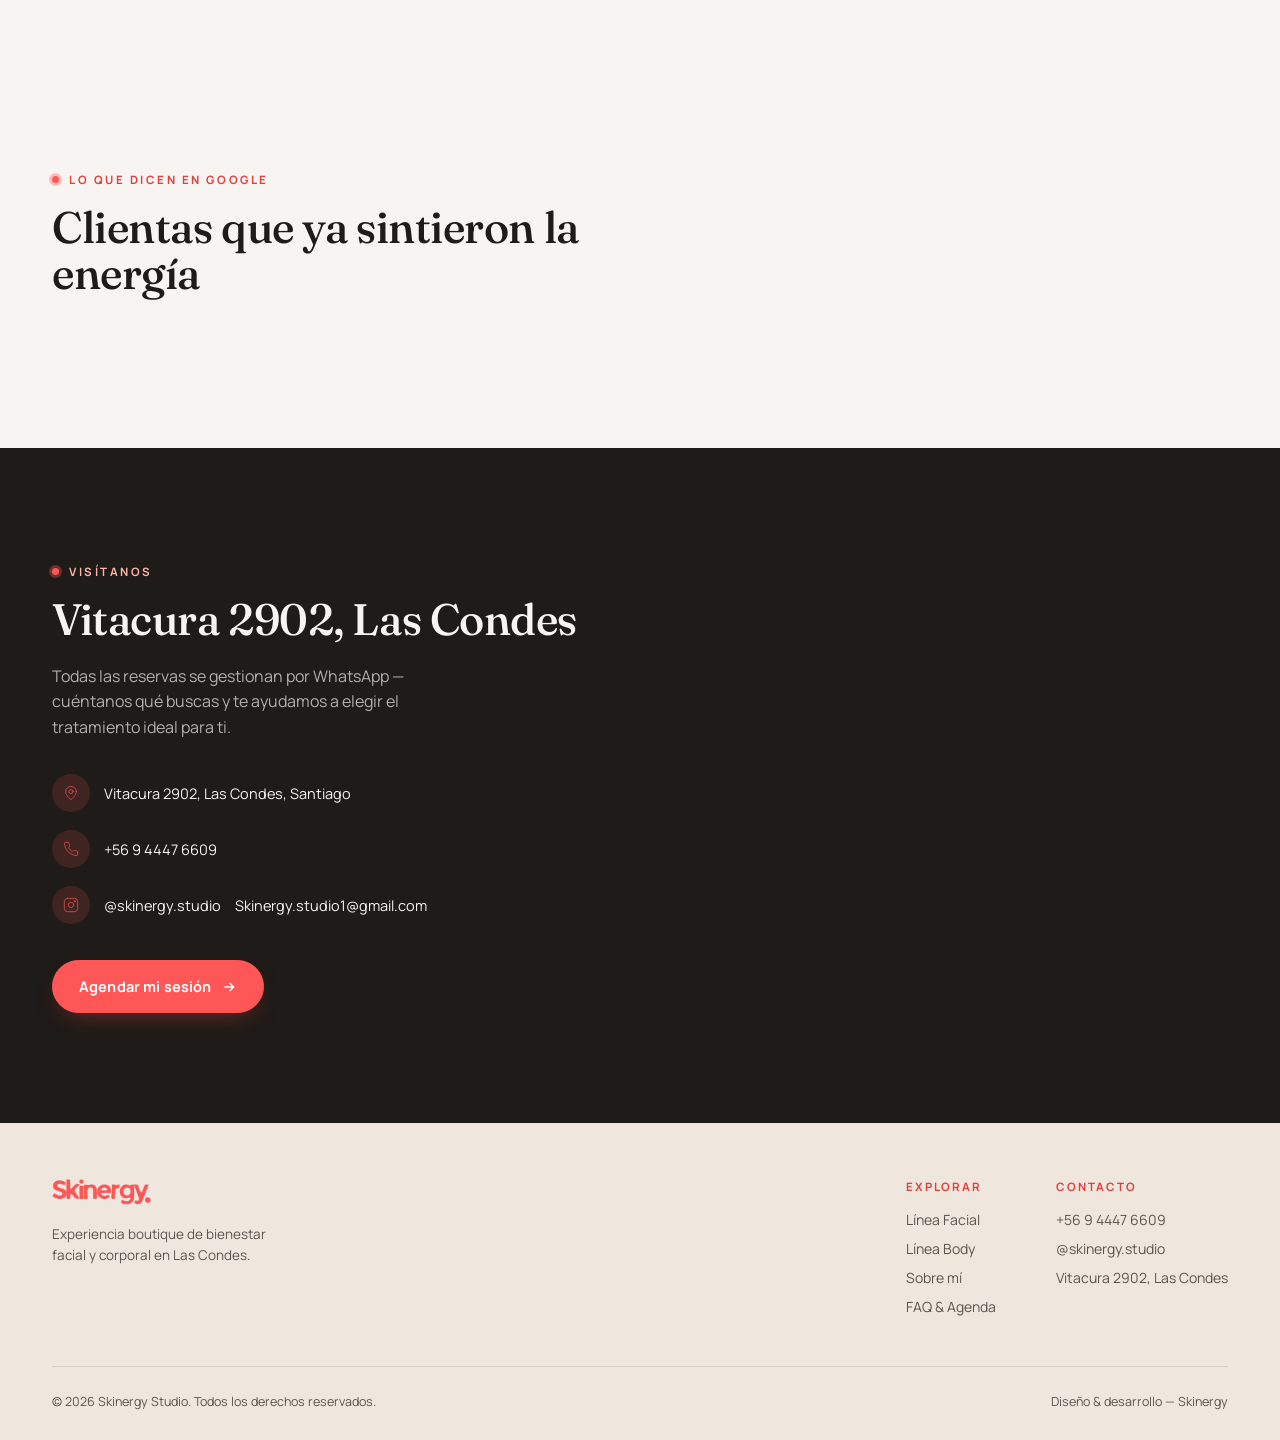
==== commit 77e65996: "Add files via upload" ====
--- a/index.html
+++ b/index.html
@@ -71,31 +71,9 @@
   .testi .who{ display:flex; align-items:center; gap:10px; font-size:13px; font-weight:700; color:var(--ink-soft); }
   .testi .who::before{ content:""; width:6px; height:6px; border-radius:50%; background:var(--coral); }
 
-  /* ---------- Glassmorphism (page-local cards) ---------- */
-  .hero-badge{ background:rgba(255,255,255,.6); backdrop-filter:blur(16px) saturate(180%); -webkit-backdrop-filter:blur(16px) saturate(180%); border:1px solid rgba(255,255,255,.8); box-shadow:0 24px 40px -18px rgba(31,27,24,.25); }
-  .hero-badge p{ color:var(--ink-soft); }
-
-  .cat, .testi{
-    background:rgba(255,255,255,.6);
-    backdrop-filter:blur(16px) saturate(180%); -webkit-backdrop-filter:blur(16px) saturate(180%);
-    border:1px solid rgba(255,255,255,.8);
-    will-change:transform;
-  }
-  .cat:hover, .testi:hover{
-    background:rgba(255,255,255,.8);
-    transform:translate3d(0,-8px,0) scale(1.01);
-    box-shadow:0 22px 40px -20px rgba(31,27,24,.28), 0 0 0 1px rgba(255,180,168,.4);
-    border-color:var(--coral-soft);
-  }
 </style>
 </head>
 <body>
-
-<div class="aurora" aria-hidden="true">
-  <span class="aurora-blob b1"></span>
-  <span class="aurora-blob b2"></span>
-  <span class="aurora-blob b3"></span>
-</div>
 
 <header id="siteHeader">
   <div class="wrap nav-row">
--- a/styles.css
+++ b/styles.css
@@ -134,19 +134,16 @@
 header{
   position:fixed; top:0; left:0; right:0; z-index:100;
   padding:22px 0;
-  background:rgba(255,255,255,.6);
-  backdrop-filter:blur(16px) saturate(180%);
-  -webkit-backdrop-filter:blur(16px) saturate(180%);
-  border-bottom:1px solid rgba(255,255,255,.8);
-  transition:background .5s var(--ease), padding .5s var(--ease), box-shadow .5s var(--ease), backdrop-filter .5s var(--ease);
+  background:var(--cream);
+  border-bottom:1px solid transparent;
+  transition:background .5s var(--ease), padding .5s var(--ease), box-shadow .5s var(--ease), border-color .5s var(--ease);
   animation:header-drop 1s var(--ease) .1s both;
 }
 @keyframes header-drop{ from{ opacity:0; transform:translate3d(0,-14px,0); } to{ opacity:1; transform:none; } }
 header.scrolled{
   padding:12px 0;
-  backdrop-filter:blur(24px) saturate(180%);
-  -webkit-backdrop-filter:blur(24px) saturate(180%);
-  box-shadow:0 8px 32px -16px rgba(31,27,24,.18);
+  border-bottom-color:rgba(31,27,24,.08);
+  box-shadow:0 1px 0 rgba(31,27,24,.06);
 }
 .nav-row{ display:flex; align-items:center; justify-content:space-between; }
 .logo{ display:inline-flex; align-items:center; }
@@ -295,16 +292,15 @@
 @media(max-width:640px){ .treat-grid{ grid-template-columns:1fr; } }
 
 .treat-card{
-  background:rgba(255,255,255,.6);
-  backdrop-filter:blur(16px) saturate(180%); -webkit-backdrop-filter:blur(16px) saturate(180%);
-  border:1px solid rgba(255,255,255,.8);
+  background:var(--white);
+  border:1px solid rgba(31,27,24,.08);
   border-radius:6px;
   padding:26px 24px;
   transition:border-color .5s var(--ease), transform .5s var(--ease), box-shadow .5s var(--ease);
   display:flex; flex-direction:column;
   will-change:transform;
 }
-.treat-card:hover{ border-color:var(--coral-soft); transform:translate3d(0,-8px,0) scale(1.01); box-shadow:0 22px 40px -20px rgba(31,27,24,.28), 0 0 0 1px rgba(255,180,168,.4); }
+.treat-card:hover{ border-color:var(--coral); transform:translate3d(0,-8px,0) scale(1.01); box-shadow:0 22px 40px -20px rgba(31,27,24,.28); }
 .treat-card .photo{ margin:-26px -24px 20px; aspect-ratio:3/4; overflow:hidden; border-radius:6px 6px 0 0; }
 .treat-card .photo img{ width:100%; height:100%; object-fit:cover; filter:grayscale(1) contrast(1.05); transition:transform 1.1s var(--ease), filter 1.1s var(--ease); }
 img[loading="lazy"]{ opacity:1; }
@@ -324,8 +320,8 @@
 /* ---------- Big feature block (Deep Renewal / big program) ---------- */
 .feature-block{
   display:grid; grid-template-columns:0.9fr 1.1fr; gap:56px; align-items:center;
-  background:rgba(255,255,255,.6); backdrop-filter:blur(16px) saturate(180%); -webkit-backdrop-filter:blur(16px) saturate(180%);
-  border-radius:8px; padding:52px; border:1px solid rgba(255,255,255,.8);
+  background:var(--white);
+  border-radius:8px; padding:52px; border:1px solid rgba(31,27,24,.08);
 }
 @media(max-width:900px){ .feature-block{ grid-template-columns:1fr; padding:32px 24px; gap:32px; } }
 .feature-block h3{ font-size:clamp(26px,3.4vw,36px); margin-bottom:16px; }
@@ -359,7 +355,7 @@
 
 /* ---------- FAQ accordion ---------- */
 .faq-list{ display:flex; flex-direction:column; gap:1px; background:rgba(31,27,24,.1); border:1px solid rgba(31,27,24,.1); border-radius:6px; overflow:hidden; }
-.faq-item{ background:rgba(255,255,255,.6); backdrop-filter:blur(16px) saturate(180%); -webkit-backdrop-filter:blur(16px) saturate(180%); }
+.faq-item{ background:var(--white); }
 .faq-q{
   width:100%; text-align:left; padding:24px 26px; display:flex; align-items:center; justify-content:space-between;
   gap:20px; font-family:'Fraunces',serif; font-size:18px; font-weight:500; background:none; border:none; cursor:pointer; color:var(--ink);
@@ -399,7 +395,7 @@
 .cert-pill{ font-size:12.5px; font-weight:700; letter-spacing:.02em; padding:9px 16px; border-radius:100px; background:var(--cream-warm); color:var(--ink); border:1px solid rgba(31,27,24,.1); }
 
 /* ---------- Footer ---------- */
-footer{ background:rgba(255,255,255,.6); backdrop-filter:blur(16px) saturate(180%); -webkit-backdrop-filter:blur(16px) saturate(180%); border-top:1px solid rgba(255,255,255,.8); padding:56px 0 30px; }
+footer{ background:var(--cream-warm); padding:56px 0 30px; }
 .footer-top{
   display:flex; justify-content:space-between; align-items:flex-start; flex-wrap:wrap; gap:36px;
   padding-bottom:40px; border-bottom:1px solid rgba(31,27,24,.12);
@@ -415,9 +411,9 @@
 .treat-dropdown .btn[aria-expanded="true"] svg{ transform:rotate(180deg); }
 .treat-dropdown-menu{
   position:absolute; top:calc(100% + 10px); left:0; min-width:180px;
-  background:rgba(255,255,255,.6); backdrop-filter:blur(16px) saturate(180%); -webkit-backdrop-filter:blur(16px) saturate(180%);
+  background:var(--white);
   border-radius:8px; overflow:hidden;
-  box-shadow:0 18px 34px -14px rgba(31,27,24,.28); border:1px solid rgba(255,255,255,.8);
+  box-shadow:0 18px 34px -14px rgba(31,27,24,.28); border:1px solid rgba(31,27,24,.08);
   opacity:0; pointer-events:none; transform:translateY(-8px); transition:opacity .25s var(--ease), transform .25s var(--ease);
   z-index:20;
 }
@@ -435,8 +431,7 @@
 .fab-item{
   width:52px; height:52px; border-radius:50%;
   display:flex; align-items:center; justify-content:center;
-  background:rgba(255,255,255,.6); backdrop-filter:blur(16px) saturate(180%); -webkit-backdrop-filter:blur(16px) saturate(180%);
-  border:1px solid rgba(255,255,255,.8);
+  background:var(--white);
   box-shadow:0 10px 24px -10px rgba(31,27,24,.35);
   opacity:0; transform:translateY(14px) scale(.75); pointer-events:none;
   transition:opacity .5s var(--ease), transform .5s var(--ease), box-shadow .35s var(--ease);
@@ -466,17 +461,6 @@
 .fab-group.open .fab-toggle .pulse{ animation:none; opacity:0; }
 @keyframes pulse-ring{ 0%{ transform:scale(1); opacity:.7; } 100%{ transform:scale(1.7); opacity:0; } }
 
-/* ---------- Warm Aurora Blur background ---------- */
-.aurora{ position:fixed; inset:0; z-index:-1; overflow:hidden; pointer-events:none; }
-.aurora-blob{ position:absolute; width:520px; height:520px; border-radius:50%; background:var(--coral-soft); filter:blur(90px); opacity:.35; will-change:transform; }
-.aurora-blob.b1{ top:-140px; left:-100px; animation:drift1 28s ease-in-out infinite; }
-.aurora-blob.b2{ top:15%; right:-160px; animation:drift2 34s ease-in-out infinite; }
-.aurora-blob.b3{ bottom:-180px; left:28%; animation:drift3 38s ease-in-out infinite; }
-@keyframes drift1{ 0%,100%{ transform:translate3d(0,0,0); } 50%{ transform:translate3d(90px,60px,0); } }
-@keyframes drift2{ 0%,100%{ transform:translate3d(0,0,0); } 50%{ transform:translate3d(-80px,90px,0); } }
-@keyframes drift3{ 0%,100%{ transform:translate3d(0,0,0); } 50%{ transform:translate3d(60px,-80px,0); } }
-@media(max-width:700px){ .aurora-blob{ width:320px; height:320px; } }
-
 /* ---------- Breath ring (signature motif, used on home hero) ---------- */
 .breath-ring{ position:absolute; top:50%; left:50%; width:120%; aspect-ratio:1/1; transform:translate(-50%,-50%); pointer-events:none; z-index:2; }
 .breath-ring circle{ fill:none; stroke:var(--coral); stroke-width:1; opacity:0; transform-origin:center; animation:breathe 6s var(--ease) 2; animation-fill-mode:forwards; }
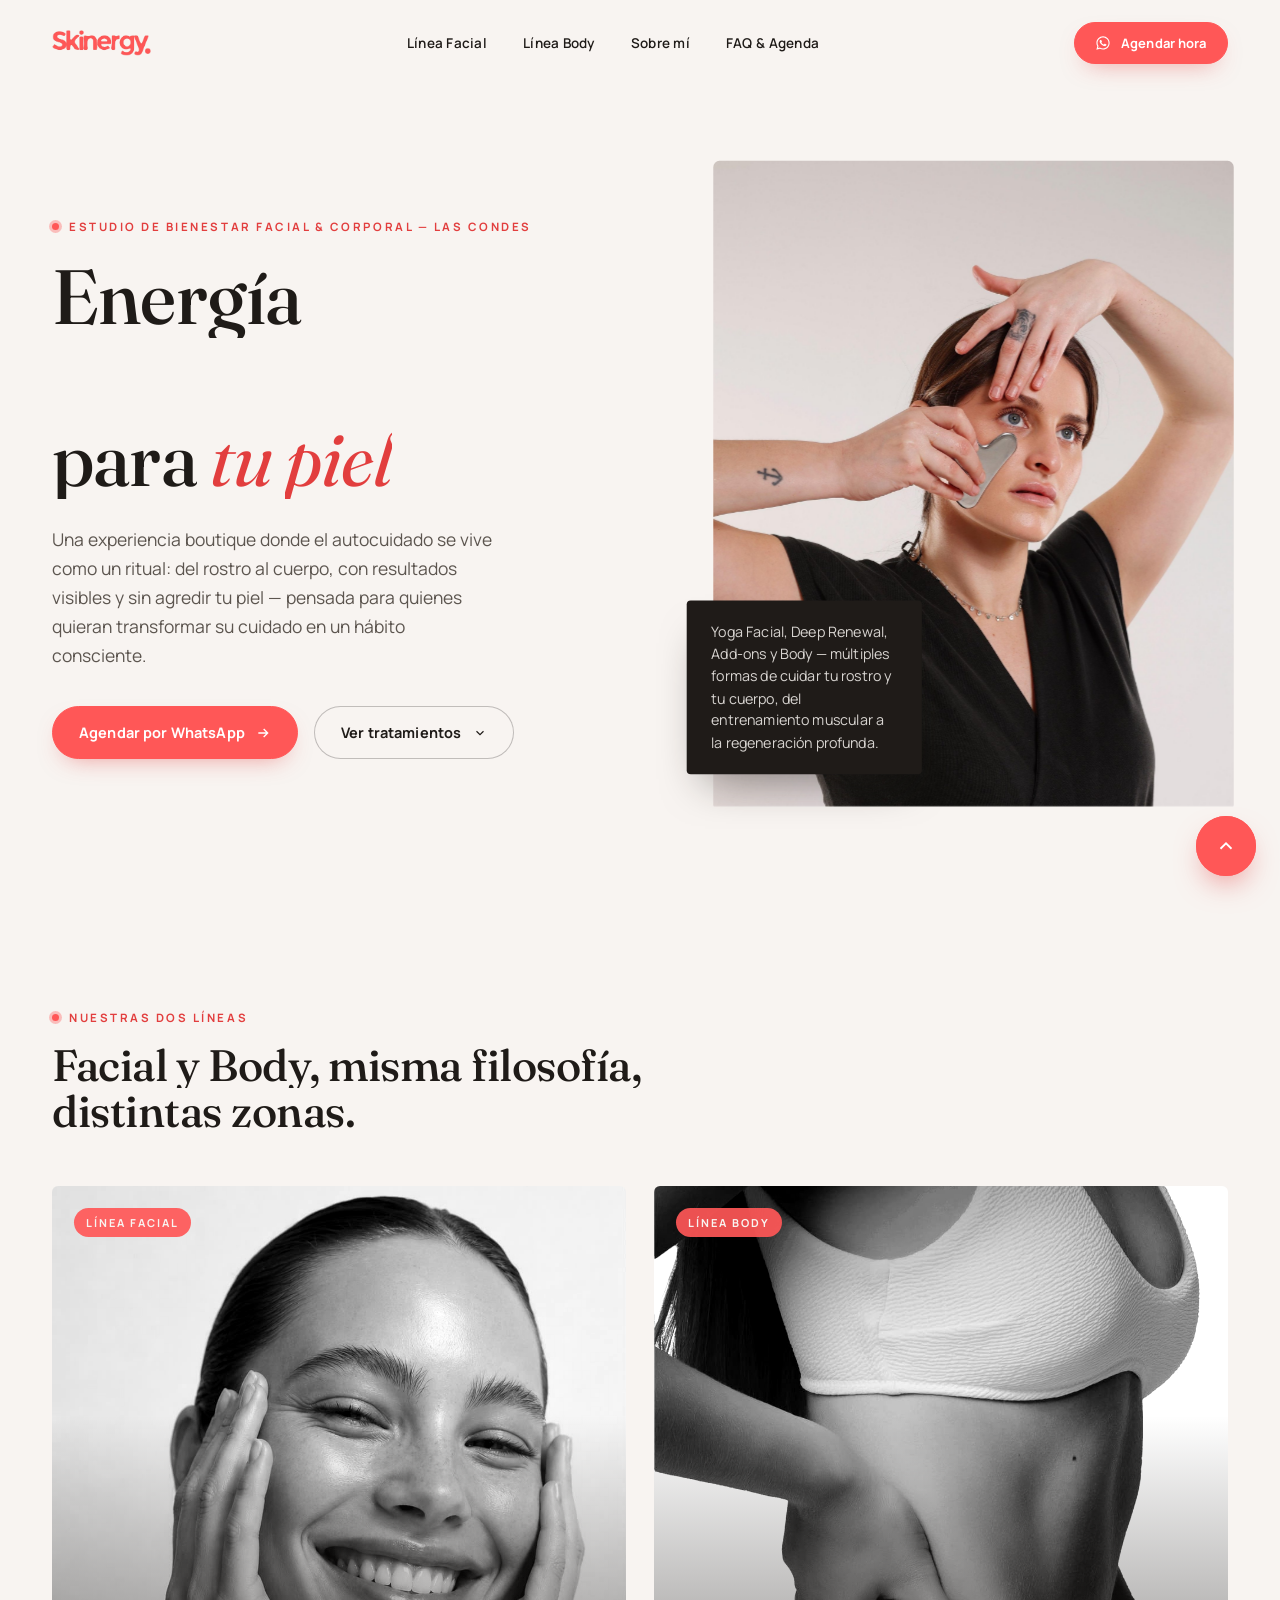
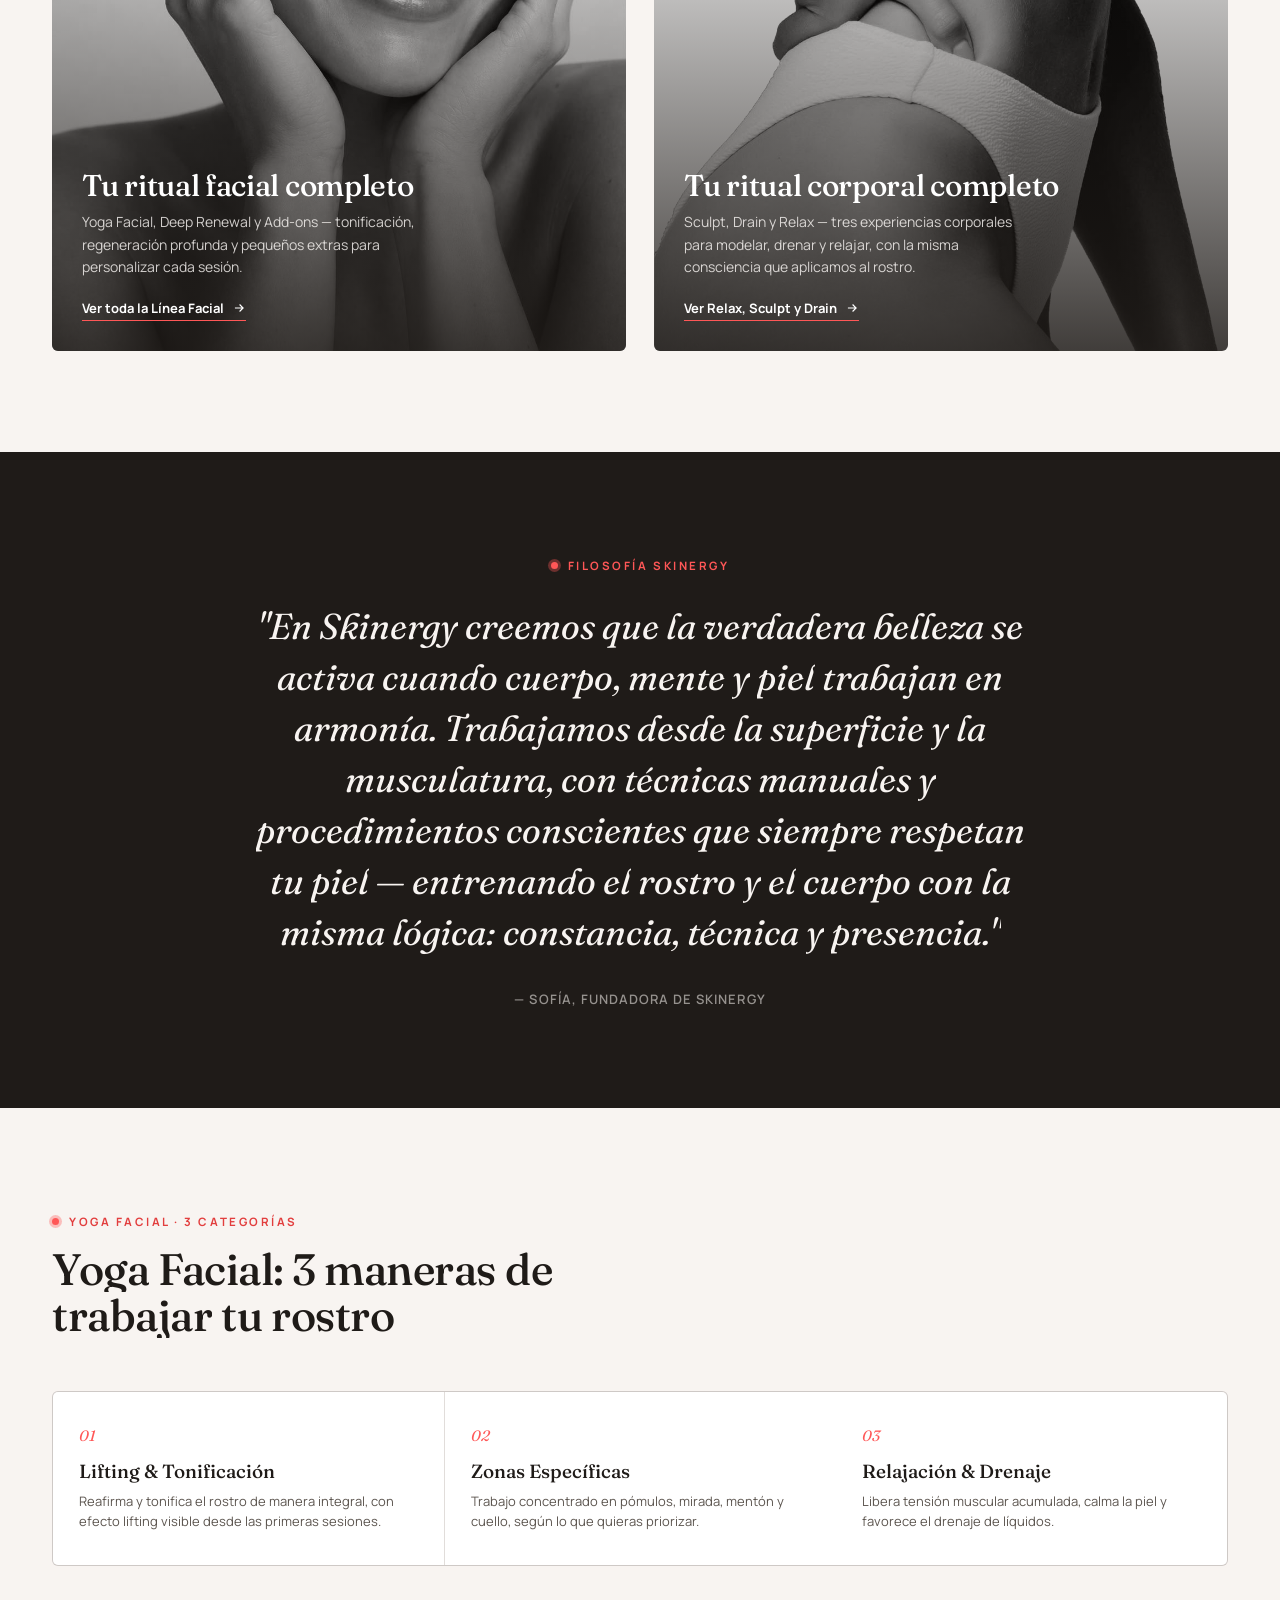
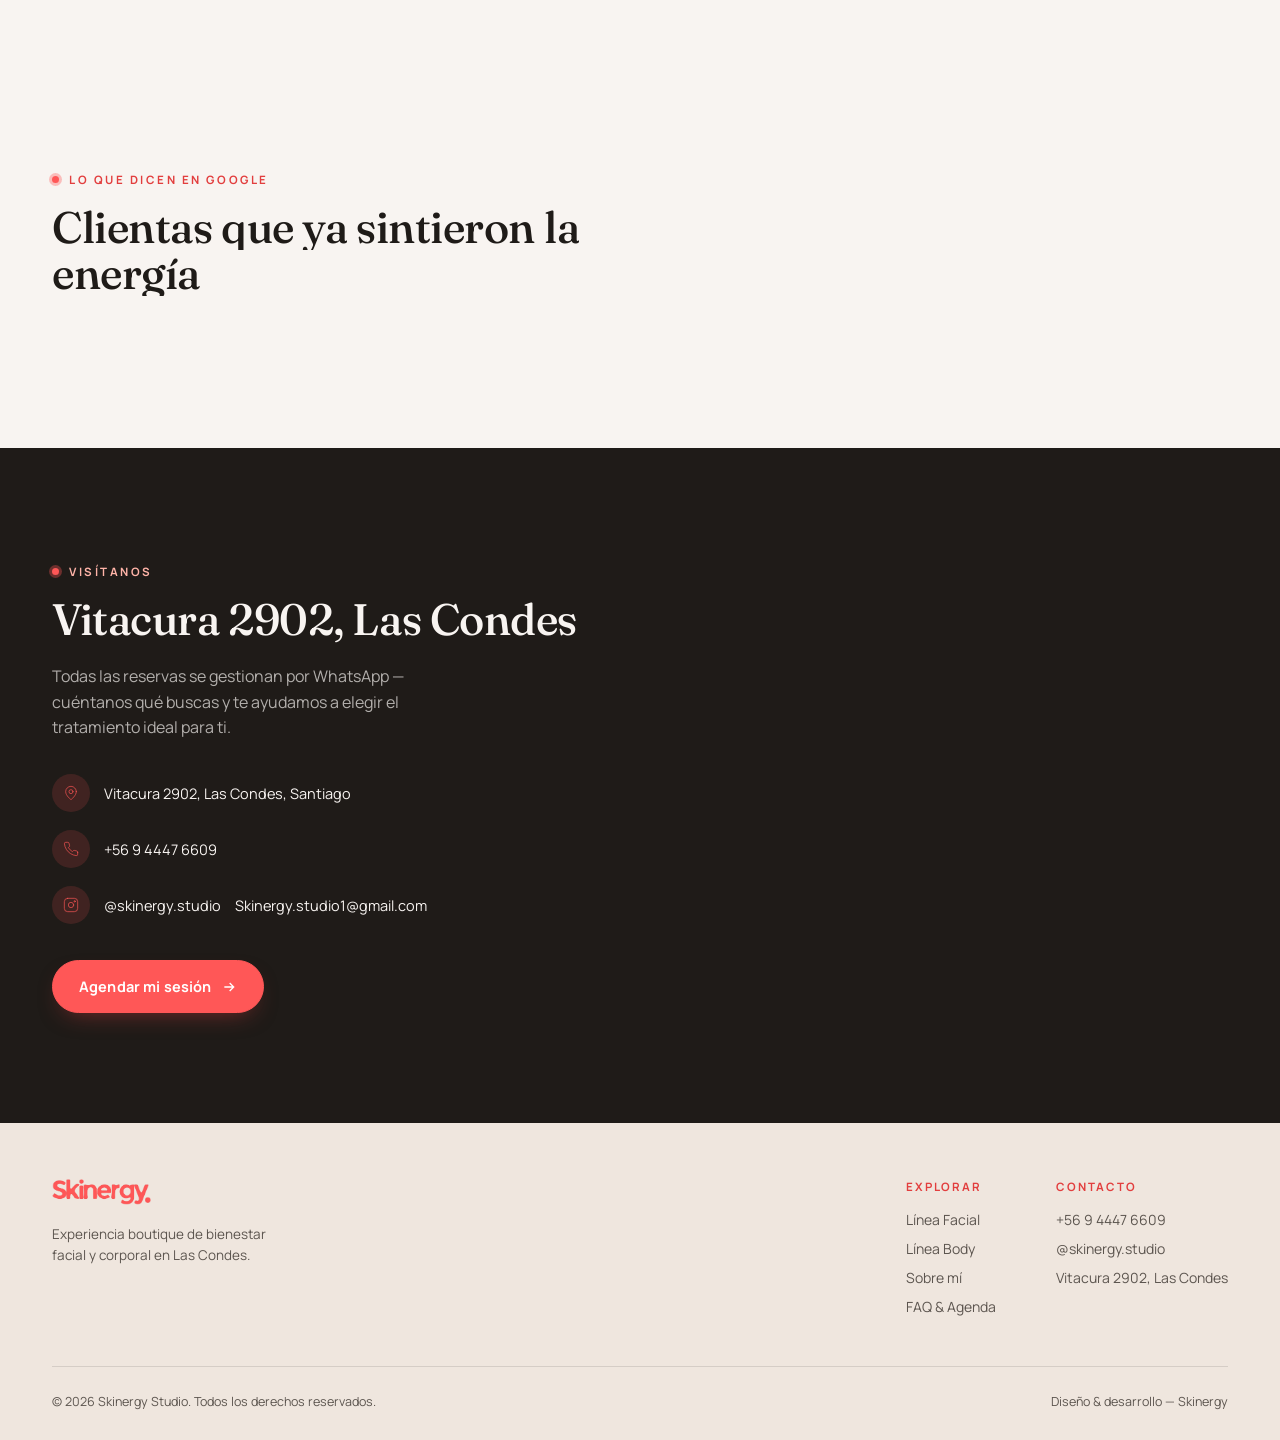
==== commit c85b6d3a: "Add files via upload" ====
--- a/index.html
+++ b/index.html
@@ -55,16 +55,20 @@
 
   .categories{ display:grid; grid-template-columns:repeat(3,1fr); gap:1px; background:rgba(31,27,24,.1); border:1px solid rgba(31,27,24,.1); border-radius:6px; overflow:hidden; }
   @media(max-width:900px){ .categories{ grid-template-columns:1fr; } }
-  .cat{ background:var(--white); padding:34px 26px; transition:background .5s var(--ease), transform .5s var(--ease), box-shadow .5s var(--ease); }
-  .cat:hover{ background:var(--cream-warm); transform:translateY(-6px); box-shadow:0 20px 32px -22px rgba(31,27,24,.3); }
+  .cat{ --tiltX:0deg; --tiltY:0deg; --lift:0px; --mx:50%; --my:50%; position:relative; background:var(--white); padding:34px 26px; transform:perspective(1000px) rotateX(var(--tiltX)) rotateY(var(--tiltY)) translate3d(0,var(--lift),0); transition:background .5s var(--ease), transform .5s var(--ease), box-shadow .5s var(--ease); }
+  .cat:hover{ background:var(--cream-warm); box-shadow:0 20px 32px -22px rgba(31,27,24,.3); }
+  .cat::after{ content:""; position:absolute; inset:0; pointer-events:none; background:radial-gradient(220px circle at var(--mx) var(--my), rgba(255,87,87,.10), transparent 70%); opacity:0; transition:opacity .4s var(--ease); }
+  .cat:hover::after{ opacity:1; }
   .cat .n{ font-family:'Fraunces',serif; font-style:italic; color:var(--coral); font-size:15px; margin-bottom:14px; display:block;}
   .cat h4{ font-family:'Fraunces',serif; font-weight:500; font-size:19px; margin-bottom:8px; }
   .cat p{ font-size:13px; color:var(--ink-soft); line-height:1.55; }
 
   .testi-grid{ display:grid; grid-template-columns:repeat(3,1fr); gap:22px; }
   @media(max-width:900px){ .testi-grid{ grid-template-columns:1fr; } }
-  .testi{ background:var(--white); border:1px solid rgba(31,27,24,.08); border-radius:6px; padding:30px 28px; transition:transform .5s var(--ease), box-shadow .5s var(--ease), border-color .5s var(--ease); }
-  .testi:hover{ transform:translateY(-6px); box-shadow:0 20px 32px -22px rgba(31,27,24,.28); border-color:var(--coral); }
+  .testi{ --tiltX:0deg; --tiltY:0deg; --lift:0px; --mx:50%; --my:50%; position:relative; background:var(--white); border:1px solid rgba(31,27,24,.08); border-radius:6px; padding:30px 28px; transform:perspective(1000px) rotateX(var(--tiltX)) rotateY(var(--tiltY)) translate3d(0,var(--lift),0); transition:transform .5s var(--ease), box-shadow .5s var(--ease), border-color .5s var(--ease); }
+  .testi:hover{ box-shadow:0 20px 32px -22px rgba(31,27,24,.28); border-color:var(--coral); }
+  .testi::after{ content:""; position:absolute; inset:0; border-radius:inherit; pointer-events:none; background:radial-gradient(220px circle at var(--mx) var(--my), rgba(255,87,87,.10), transparent 70%); opacity:0; transition:opacity .4s var(--ease); }
+  .testi:hover::after{ opacity:1; }
   .stars{ display:flex; gap:4px; margin-bottom:18px; }
   .stars svg{ width:15px; height:15px; fill:var(--coral); }
   .testi p{ font-size:15px; line-height:1.65; color:var(--ink); margin-bottom:20px; }
@@ -110,10 +114,10 @@
   <section class="hero">
     <div class="wrap hero-grid">
       <div>
-        <span class="eyebrow">Estudio de bienestar facial &amp; corporal — Las Condes</span>
-        <h1>Energía<br>para <em>tu piel</em></h1>
-        <p class="lead">Una experiencia boutique donde el autocuidado se vive como un ritual: del rostro al cuerpo, con resultados visibles y sin agredir tu piel — pensada para quienes quieran transformar su cuidado en un hábito consciente.</p>
-        <div class="hero-ctas">
+        <span class="load-reveal eyebrow">Estudio de bienestar facial &amp; corporal — Las Condes</span>
+        <h1 class="load-reveal">Energía<br>para <em>tu piel</em></h1>
+        <p class="load-reveal lead">Una experiencia boutique donde el autocuidado se vive como un ritual: del rostro al cuerpo, con resultados visibles y sin agredir tu piel — pensada para quienes quieran transformar su cuidado en un hábito consciente.</p>
+        <div class="load-reveal hero-ctas">
           <a class="btn" href="https://wa.me/56944476609?text=Hola%2C%20quiero%20agendar%20una%20sesi%C3%B3n%20en%20Skinergy" target="_blank" rel="noopener">
             Agendar por WhatsApp
             <svg viewBox="0 0 24 24" fill="none" stroke="currentColor" stroke-width="2"><path d="M5 12h14M13 6l6 6-6 6"/></svg>
@@ -131,7 +135,7 @@
         </div>
       </div>
 
-      <div class="hero-visual">
+      <div class="hero-visual load-reveal">
         <div class="hero-photo-frame">
           <img src="hero-gua-sha.jpg" alt="Tratamiento facial en Skinergy" loading="lazy">
           <svg class="breath-ring" viewBox="-160 -160 320 320" preserveAspectRatio="xMidYMid meet">
@@ -149,12 +153,12 @@
 
   <section id="lineas">
     <div class="wrap">
-      <div class="section-head">
+      <div class="section-head reveal">
         <span class="eyebrow">Nuestras dos líneas</span>
         <h2>Facial y Body, misma filosofía, distintas zonas.</h2>
       </div>
       <div class="lines">
-        <a class="line-card" href="facial.html" aria-label="Explorar Línea Facial">
+        <a class="line-card reveal reveal-rand" href="facial.html" aria-label="Explorar Línea Facial">
           <img src="cheeks-up.jpg" alt="Línea Facial Skinergy" loading="lazy">
           <span class="tag">Línea Facial</span>
           <div class="body">
@@ -165,7 +169,7 @@
             </span>
           </div>
         </a>
-        <a class="line-card" href="body.html" aria-label="Explorar Línea Body">
+        <a class="line-card reveal reveal-rand" href="body.html" aria-label="Explorar Línea Body">
           <img src="body-sculpt.jpg" alt="Línea Body Skinergy" loading="lazy">
           <span class="tag">Línea Body</span>
           <div class="body">
@@ -183,28 +187,28 @@
   <section class="quote-section">
     <div class="wrap quote-wrap">
       <span class="eyebrow">Filosofía Skinergy</span>
-      <blockquote>"En Skinergy creemos que la verdadera belleza se activa cuando cuerpo, mente y piel trabajan en armonía. Trabajamos desde la superficie y la musculatura, con técnicas manuales y procedimientos conscientes que siempre respetan tu piel — entrenando el rostro y el cuerpo con la misma lógica: constancia, técnica y presencia."</blockquote>
+      <blockquote class="reveal">"En Skinergy creemos que la verdadera belleza se activa cuando cuerpo, mente y piel trabajan en armonía. Trabajamos desde la superficie y la musculatura, con técnicas manuales y procedimientos conscientes que siempre respetan tu piel — entrenando el rostro y el cuerpo con la misma lógica: constancia, técnica y presencia."</blockquote>
       <p class="attribution">— Sofía, fundadora de Skinergy</p>
     </div>
   </section>
 
   <section>
     <div class="wrap">
-      <div class="section-head">
+      <div class="section-head reveal">
         <span class="eyebrow">Yoga Facial · 3 categorías</span>
         <h2>Yoga Facial: 3 maneras de trabajar tu rostro</h2>
       </div>
       <div class="categories">
-        <div class="cat"><span class="n">01</span><h4>Lifting &amp; Tonificación</h4><p>Reafirma y tonifica el rostro de manera integral, con efecto lifting visible desde las primeras sesiones.</p></div>
-        <div class="cat"><span class="n">02</span><h4>Zonas Específicas</h4><p>Trabajo concentrado en pómulos, mirada, mentón y cuello, según lo que quieras priorizar.</p></div>
-        <div class="cat"><span class="n">03</span><h4>Relajación &amp; Drenaje</h4><p>Libera tensión muscular acumulada, calma la piel y favorece el drenaje de líquidos.</p></div>
+        <div class="cat reveal reveal-seq"><span class="n">01</span><h4>Lifting &amp; Tonificación</h4><p>Reafirma y tonifica el rostro de manera integral, con efecto lifting visible desde las primeras sesiones.</p></div>
+        <div class="cat reveal reveal-seq"><span class="n">02</span><h4>Zonas Específicas</h4><p>Trabajo concentrado en pómulos, mirada, mentón y cuello, según lo que quieras priorizar.</p></div>
+        <div class="cat reveal reveal-seq"><span class="n">03</span><h4>Relajación &amp; Drenaje</h4><p>Libera tensión muscular acumulada, calma la piel y favorece el drenaje de líquidos.</p></div>
       </div>
     </div>
   </section>
 
   <section>
     <div class="wrap">
-      <div class="section-head">
+      <div class="section-head reveal">
         <span class="eyebrow">Lo que dicen en Google</span>
         <h2>Clientas que ya sintieron la energía</h2>
       </div>
@@ -217,10 +221,10 @@
   <section class="contact-band">
     <div class="wrap contact-grid">
       <div>
-        <span class="eyebrow on-dark">Visítanos</span>
-        <h2>Vitacura 2902, Las Condes</h2>
-        <p class="lead">Todas las reservas se gestionan por WhatsApp — cuéntanos qué buscas y te ayudamos a elegir el tratamiento ideal para ti.</p>
-        <div class="info-list">
+        <span class="reveal eyebrow on-dark">Visítanos</span>
+        <h2 class="reveal">Vitacura 2902, Las Condes</h2>
+        <p class="reveal lead">Todas las reservas se gestionan por WhatsApp — cuéntanos qué buscas y te ayudamos a elegir el tratamiento ideal para ti.</p>
+        <div class="info-list reveal">
           <div class="info-row">
             <span class="ico"><svg viewBox="0 0 24 24" fill="none" stroke-linecap="round" stroke-linejoin="round"><path d="M20 10c0 6-8 12-8 12s-8-6-8-12a8 8 0 0 1 16 0Z"/><circle cx="12" cy="10" r="3"/></svg></span>
             <span>Vitacura 2902, Las Condes, Santiago</span>
@@ -235,12 +239,12 @@
           <a href="mailto:Skinergy.studio1@gmail.com">Skinergy.studio1@gmail.com</a>
           </div>
         </div>
-        <a class="btn" href="https://wa.me/56944476609?text=Hola%2C%20quiero%20agendar%20una%20sesi%C3%B3n%20en%20Skinergy" target="_blank" rel="noopener">
+        <a class="btn reveal" href="https://wa.me/56944476609?text=Hola%2C%20quiero%20agendar%20una%20sesi%C3%B3n%20en%20Skinergy" target="_blank" rel="noopener">
           Agendar mi sesión
           <svg viewBox="0 0 24 24" fill="none" stroke="currentColor" stroke-width="2"><path d="M5 12h14M13 6l6 6-6 6"/></svg>
         </a>
       </div>
-      <div class="map-frame">
+      <div class="map-frame reveal">
         <iframe src="https://www.google.com/maps?q=Skinergy+-+Energ%C3%ADa+para+tu+piel&ll=-33.4123653,-70.6027542&z=17&output=embed" width="100%" height="100%" style="border:0;" loading="lazy" referrerpolicy="no-referrer-when-downgrade" title="Estudio Skinergy — Av. Vitacura 2902, Las Condes"></iframe>
       </div>
     </div>
--- a/styles.css
+++ b/styles.css
@@ -88,12 +88,13 @@
   background-repeat:no-repeat;
   background-position:0 0;
   background-size:0% 100%;
-  transition:background-size .85s var(--ease), border-color .5s var(--ease), transform .4s var(--ease), box-shadow .5s var(--ease), color .85s var(--ease);
+  transform:translate3d(var(--mag-x,0px), var(--mag-y,0px), 0);
+  transition:background-size .85s var(--ease), border-color .5s var(--ease), transform .5s var(--spring), box-shadow .5s var(--ease), color .85s var(--ease);
   box-shadow:0 10px 24px -12px rgba(226,62,62,.55);
   cursor:pointer;
   will-change:transform;
 }
-.btn:hover, .btn.tap-active{ background-size:100% 100%; border-color:var(--coral-deep); transform:translate3d(0,-2px,0); box-shadow:0 10px 22px -10px rgba(226,62,62,.5); }
+.btn:hover, .btn.tap-active{ background-size:100% 100%; border-color:var(--coral-deep); transform:translate3d(var(--mag-x,0px), calc(var(--mag-y,0px) - 2px), 0); box-shadow:0 10px 22px -10px rgba(226,62,62,.5); }
 .btn:active{ transform:scale(.96); transition:transform .18s var(--spring); }
 .btn.ghost{
   background-color:transparent;
@@ -250,15 +251,14 @@
 .section-head p.sub{ margin-top:16px; color:var(--ink-soft); font-size:15.5px; line-height:1.65; max-width:560px; }
 .reveal, .load-reveal{
   opacity:0;
-  transform:translate3d(0,14px,0) scale(.98);
-  filter:blur(2.5px);
-  transition:opacity .75s var(--ease), transform .75s var(--ease), filter .75s var(--ease);
-  will-change:opacity, transform, filter;
-}
-.reveal.in, .load-reveal.in{ opacity:1; transform:none; filter:blur(0); }
+  transform:translate3d(0,18px,0);
+  transition:opacity .7s var(--ease), transform .7s var(--ease);
+  will-change:opacity, transform;
+}
+.reveal.in, .load-reveal.in{ opacity:1; transform:none; }
 
 .reveal-rand{
-  transform:translate3d(0,12px,0) scale(.96) rotate(var(--rot, 0deg));
+  transform:translate3d(0,14px,0) scale(.98) rotate(var(--rot, 0deg));
 }
 .reveal-rand.in{ transform:none; }
 
@@ -292,15 +292,24 @@
 @media(max-width:640px){ .treat-grid{ grid-template-columns:1fr; } }
 
 .treat-card{
+  --tiltX:0deg; --tiltY:0deg; --lift:0px; --mx:50%; --my:50%;
+  position:relative;
   background:var(--white);
   border:1px solid rgba(31,27,24,.08);
   border-radius:6px;
   padding:26px 24px;
+  transform:perspective(1000px) rotateX(var(--tiltX)) rotateY(var(--tiltY)) translate3d(0,var(--lift),0);
   transition:border-color .5s var(--ease), transform .5s var(--ease), box-shadow .5s var(--ease);
   display:flex; flex-direction:column;
   will-change:transform;
 }
-.treat-card:hover{ border-color:var(--coral); transform:translate3d(0,-8px,0) scale(1.01); box-shadow:0 22px 40px -20px rgba(31,27,24,.28); }
+.treat-card:hover{ border-color:var(--coral); box-shadow:0 22px 40px -20px rgba(31,27,24,.28); }
+.treat-card::after{
+  content:""; position:absolute; inset:0; border-radius:inherit; pointer-events:none;
+  background:radial-gradient(220px circle at var(--mx) var(--my), rgba(255,87,87,.10), transparent 70%);
+  opacity:0; transition:opacity .4s var(--ease);
+}
+.treat-card:hover::after{ opacity:1; }
 .treat-card .photo{ margin:-26px -24px 20px; aspect-ratio:3/4; overflow:hidden; border-radius:6px 6px 0 0; }
 .treat-card .photo img{ width:100%; height:100%; object-fit:cover; filter:grayscale(1) contrast(1.05); transition:transform 1.1s var(--ease), filter 1.1s var(--ease); }
 img[loading="lazy"]{ opacity:1; }
@@ -467,3 +476,93 @@
 .breath-ring circle:nth-child(2){ animation-delay:2s; }
 .breath-ring circle:nth-child(3){ animation-delay:4s; }
 @keyframes breathe{ 0%{ r:60; opacity:0; } 12%{ opacity:.55; } 60%{ opacity:0; } 100%{ r:220; opacity:0; } }
+
+/* ============================================================
+   PREMIUM MOTION SYSTEM
+   ============================================================ */
+
+/* ---------- Page transitions (progressive enhancement, Chromium hoy) ---------- */
+@view-transition{ navigation: auto; }
+::view-transition-old(root){ animation: vt-fade-out .45s var(--ease) both; }
+::view-transition-new(root){ animation: vt-fade-in .5s var(--ease) both; }
+@keyframes vt-fade-out{ to{ opacity:0; transform:scale(.985); } }
+@keyframes vt-fade-in{ from{ opacity:0; transform:scale(1.015); } }
+
+/* ---------- Text motion: reveal por línea + palabra ---------- */
+.line-mask{ display:block; overflow:hidden; }
+.line-inner{ display:block; }
+.word{ display:inline-block; overflow:hidden; vertical-align:top; }
+.word-inner{
+  display:inline-block;
+  transform:translate3d(0,112%,0) rotate(3deg);
+  opacity:0;
+  transition:transform .95s var(--ease), opacity .7s var(--ease);
+  transition-delay:calc(var(--li,0) * 110ms + var(--i,0) * 26ms);
+  will-change:transform, opacity;
+}
+.split-in .word-inner{ transform:none; opacity:1; }
+
+/* ---------- Image motion: clip-path + scale + blur→sharp ----------
+   Envuelve cada <img> en una máscara que lleva la animación de entrada,
+   sin tocar el <img> — así los hovers a color (grayscale→color) del
+   propio <img> no compiten en especificidad con este reveal. */
+.reveal-mask{
+  display:block; position:relative; width:100%; height:100%;
+  clip-path:inset(6% 6% 6% 6% round 3px);
+  transform:scale(1.08);
+  filter:blur(15px);
+  opacity:0;
+  transition:clip-path 1.15s var(--ease), transform 1.25s var(--ease), filter 1s var(--ease), opacity .55s var(--ease);
+  will-change:clip-path, transform, filter, opacity;
+}
+.reveal-mask img{ display:block; width:100%; height:100%; }
+.reveal-mask.mask-in{
+  clip-path:inset(0% 0% 0% 0% round 0px);
+  transform:scale(1);
+  filter:blur(0);
+  opacity:1;
+}
+/* El hero (LCP) no debe demorar su primer paint: revela casi de inmediato */
+.hero-photo-frame .reveal-mask,
+.hero-visual .reveal-mask{ transition-duration:.85s, .95s, .65s, .35s; }
+
+/* ---------- Custom cursor (solo desktop, pointer fino) ---------- */
+html.has-custom-cursor, html.has-custom-cursor *{ cursor:none !important; }
+.custom-cursor{
+  position:fixed; top:0; left:0; z-index:9999; pointer-events:none;
+  opacity:0; transition:opacity .3s var(--ease);
+  will-change:transform;
+}
+.custom-cursor.cc-visible{ opacity:1; }
+.cc-dot{
+  position:absolute; top:-3px; left:-3px; width:6px; height:6px; border-radius:50%;
+  background:var(--coral); transition:transform .25s var(--ease), background .25s var(--ease);
+}
+.cc-ring{
+  position:absolute; top:-18px; left:-18px; width:36px; height:36px; border-radius:50%;
+  border:1px solid rgba(255,87,87,.5);
+  transition:transform .35s var(--spring), border-color .3s var(--ease), background .3s var(--ease);
+}
+.custom-cursor.cc-hover .cc-ring{ transform:scale(1.7); background:rgba(255,87,87,.08); border-color:var(--coral); }
+.custom-cursor.cc-hover .cc-dot{ transform:scale(0); }
+.custom-cursor.cc-active .cc-ring{ transform:scale(.85); }
+@media(max-width:860px){ .custom-cursor{ display:none; } html.has-custom-cursor, html.has-custom-cursor *{ cursor:auto !important; } }
+
+/* ---------- Spotlight en secciones oscuras ---------- */
+.quote-section, .contact-band{ position:relative; overflow:hidden; }
+.quote-section::before, .contact-band::before{
+  content:""; position:absolute; inset:0; pointer-events:none; z-index:0;
+  background:radial-gradient(480px circle at var(--sx,50%) var(--sy,50%), rgba(255,87,87,.10), transparent 60%);
+  opacity:0; transition:opacity .5s var(--ease);
+}
+.quote-section:hover::before, .contact-band:hover::before{ opacity:1; }
+.quote-section .wrap, .contact-band .wrap{ position:relative; z-index:1; }
+
+/* ---------- Respeto total a prefers-reduced-motion ---------- */
+@media (prefers-reduced-motion: reduce){
+  .word-inner{ transition:opacity .3s linear !important; transform:none !important; }
+  .reveal-mask{ transition:opacity .3s linear !important; transform:none !important; filter:none !important; clip-path:none !important; }
+  .custom-cursor{ display:none !important; }
+  html.has-custom-cursor, html.has-custom-cursor *{ cursor:auto !important; }
+  ::view-transition-old(root), ::view-transition-new(root){ animation:none !important; }
+}
